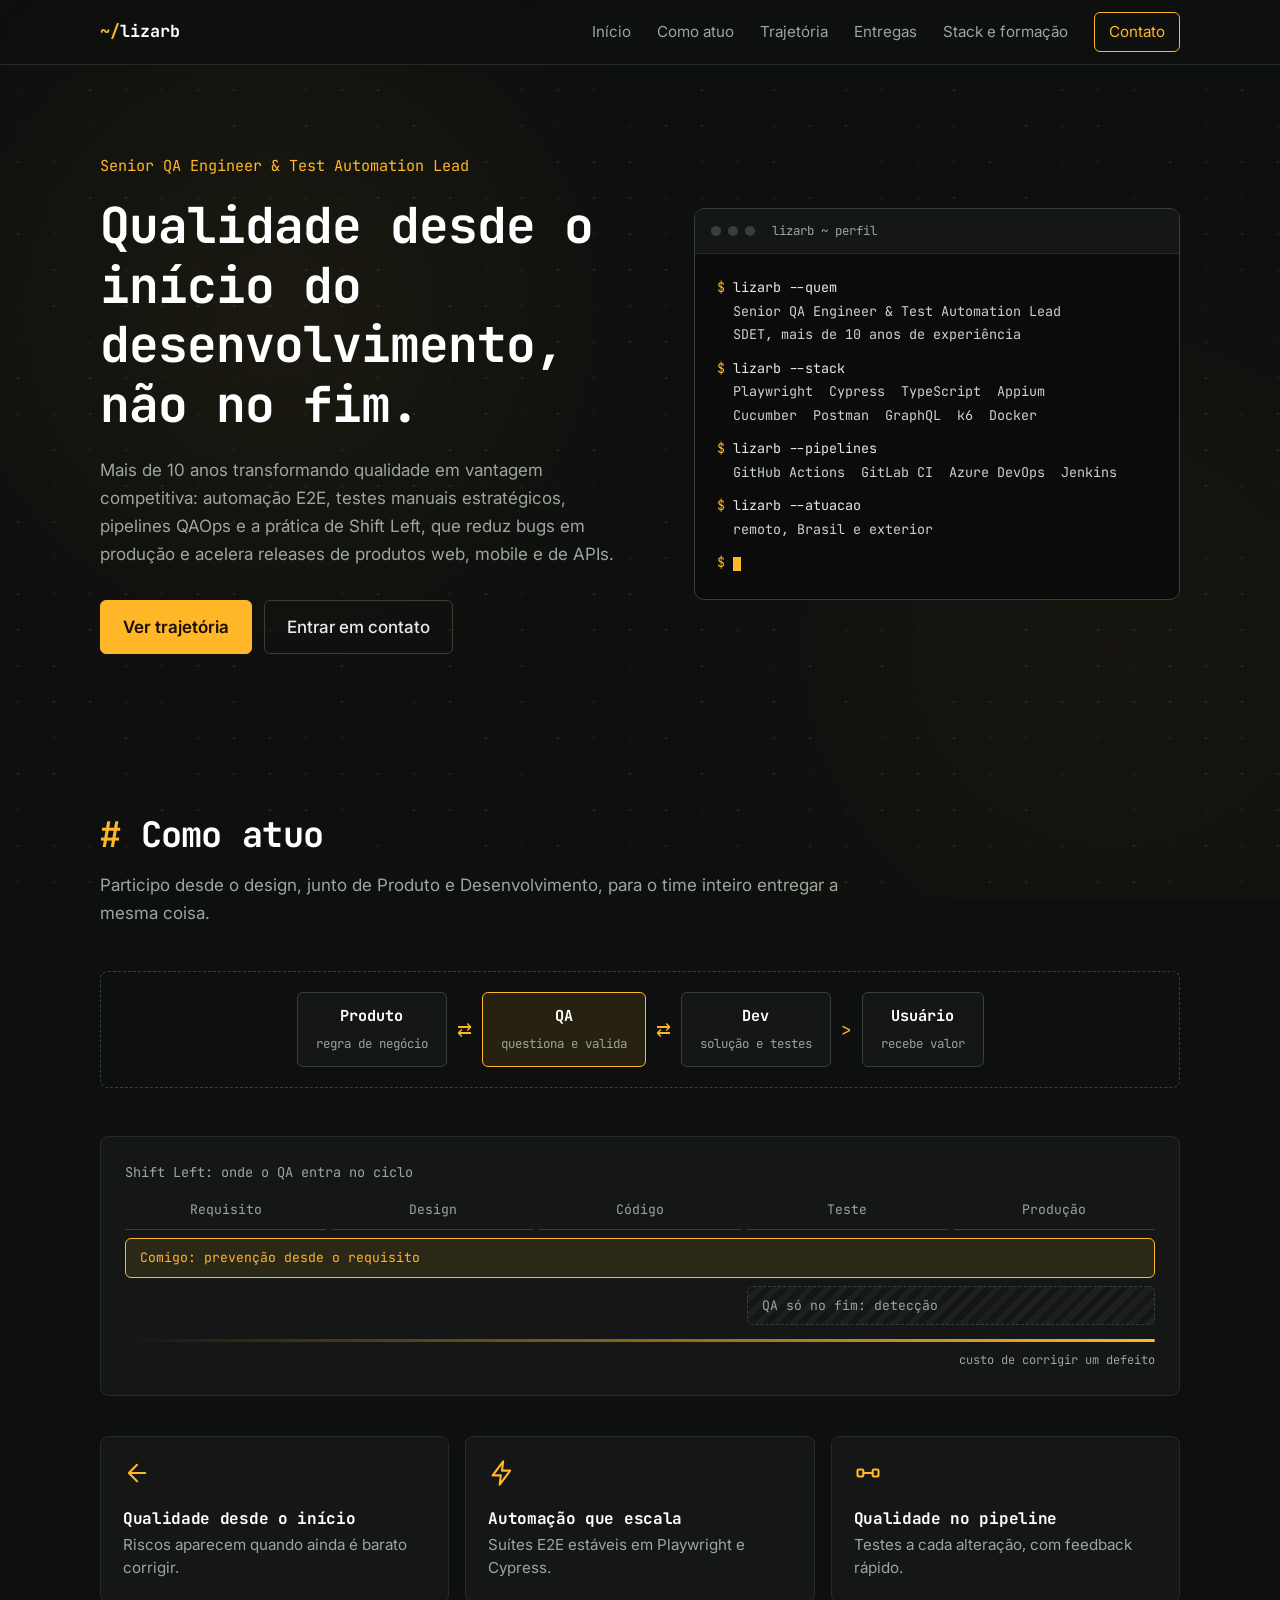
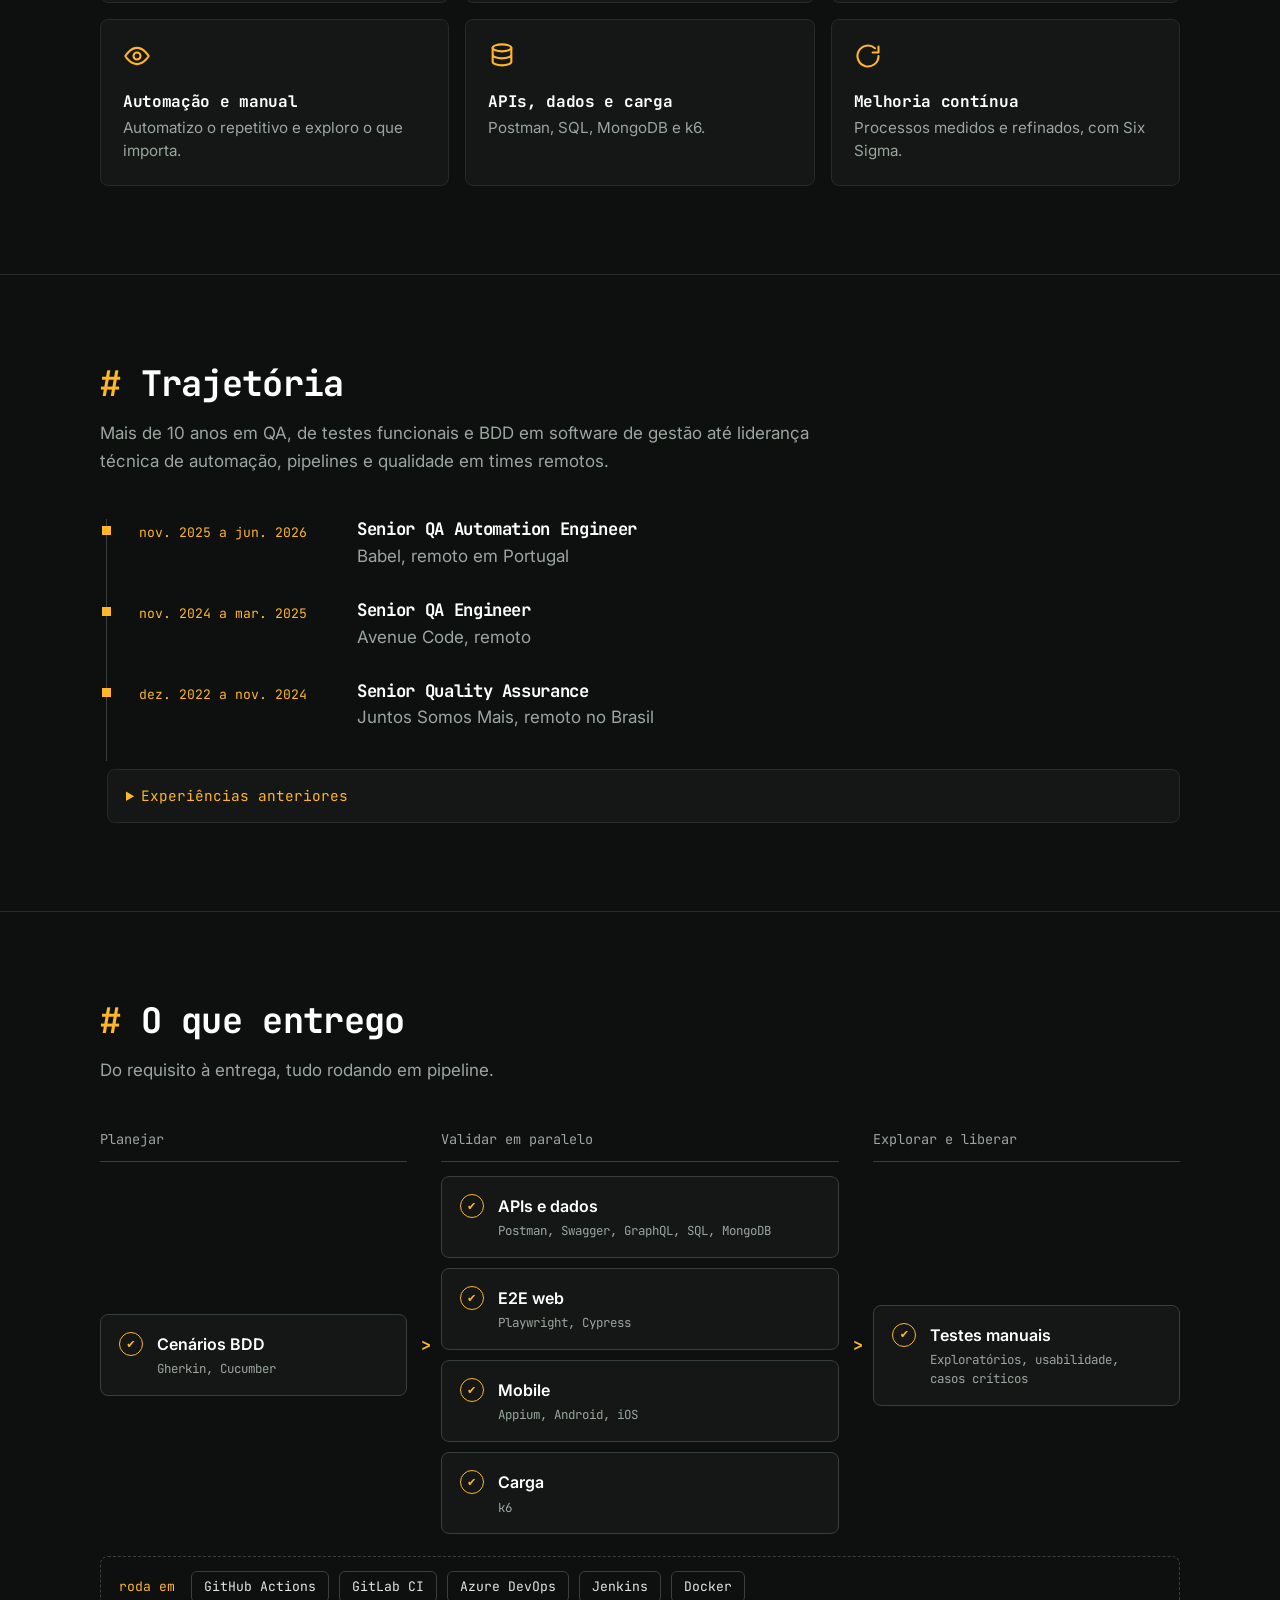
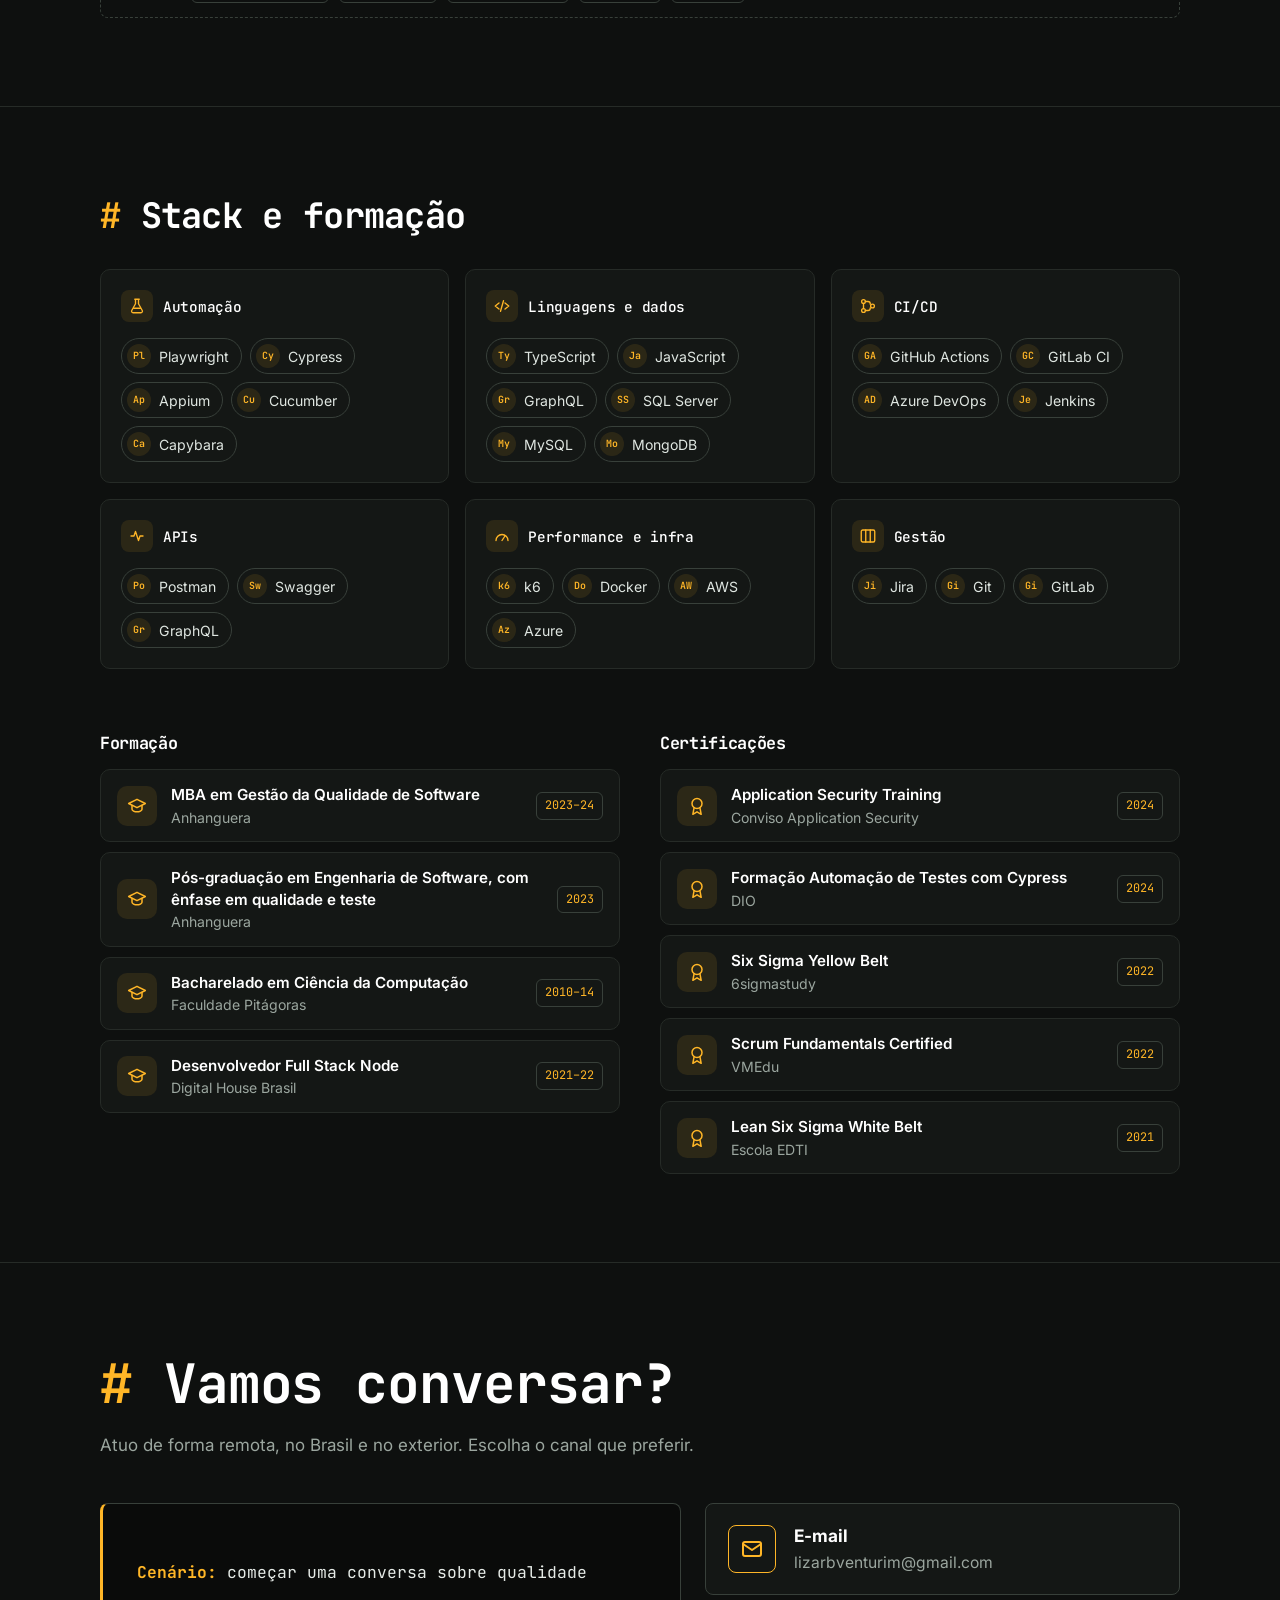
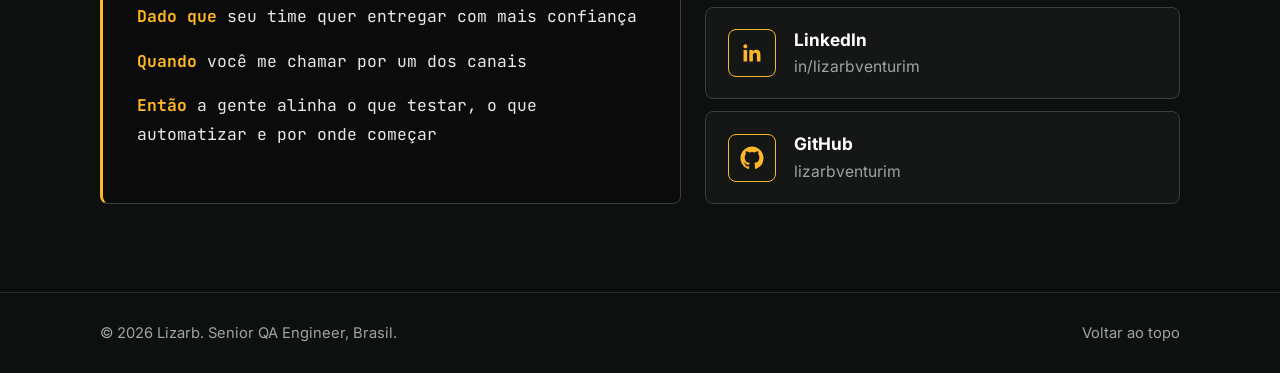
==== index.html @ 0718e193 "feat: fundo interativo em canvas que acompanha o mouse" ====
<!DOCTYPE html>
<html lang="pt-BR">
<head>
  <meta charset="UTF-8" />
  <meta name="viewport" content="width=device-width, initial-scale=1" />
  <title>Lizarb | Senior QA Engineer &amp; Test Automation Lead</title>
  <meta name="description" content="Lizarb — Senior QA Engineer e Test Automation Lead com mais de 10 anos de experiência. Playwright, Cypress, TypeScript, QAOps, APIs, mobile e k6." />
  <meta property="og:title" content="Lizarb | Senior QA Engineer &amp; Test Automation Lead" />
  <meta property="og:description" content="Qualidade desde o início do desenvolvimento: automação E2E, APIs, QAOps, mobile e performance." />
  <meta property="og:type" content="website" />
  <meta name="theme-color" content="#0e100f" />
  <link rel="icon" href="data:image/svg+xml,%3Csvg xmlns='http://www.w3.org/2000/svg' viewBox='0 0 64 64'%3E%3Crect width='64' height='64' rx='12' fill='%230e100f'/%3E%3Cpath d='M14 20l16 12-16 12' fill='none' stroke='%23ffb627' stroke-width='6' stroke-linecap='round' stroke-linejoin='round'/%3E%3Cpath d='M34 46h18' stroke='%23ffb627' stroke-width='6' stroke-linecap='round'/%3E%3C/svg%3E" />
  <link rel="preconnect" href="https://fonts.googleapis.com" />
  <link rel="preconnect" href="https://fonts.gstatic.com" crossorigin />
  <link href="https://fonts.googleapis.com/css2?family=Inter:wght@400;500;600&family=JetBrains+Mono:wght@400;500;700&display=swap" rel="stylesheet" />
  <link rel="stylesheet" href="style.css" />
</head>
<body>
  <canvas id="bg" aria-hidden="true"></canvas>

  <header class="nav" id="topo">
    <div class="wrap nav__inner">
      <a href="#inicio" class="brand"><span class="brand__prompt">~/</span>lizarb</a>
      <button class="nav__toggle" aria-label="Abrir menu" aria-expanded="false">Menu</button>
      <nav class="nav__links" id="menu">
        <a href="#inicio">Início</a>
        <a href="#atuacao">Como atuo</a>
        <a href="#trajetoria">Trajetória</a>
        <a href="#entregas">Entregas</a>
        <a href="#stack">Stack e formação</a>
        <a href="#contato" class="nav__cta">Contato</a>
      </nav>
    </div>
  </header>

  <main>
    <!-- ============ INÍCIO ============ -->
    <section class="hero" id="inicio">
      <div class="wrap hero__grid">
        <div class="hero__text">
          <p class="hero__role">Senior QA Engineer &amp; Test Automation Lead</p>
          <h1>Qualidade desde o início do desenvolvimento, não no fim.</h1>
          <p class="hero__lead">
            Mais de 10 anos transformando qualidade em vantagem competitiva: automação E2E, testes manuais estratégicos,
            pipelines QAOps e a prática de Shift Left, que reduz bugs em produção e acelera releases de produtos
            web, mobile e de APIs.
          </p>
          <div class="hero__cta">
            <a href="#trajetoria" class="btn btn--solid">Ver trajetória</a>
            <a href="#contato" class="btn">Entrar em contato</a>
          </div>
        </div>

        <div class="term" aria-label="Resumo do perfil em formato de terminal">
          <div class="term__bar"><span></span><span></span><span></span><b>lizarb ~ perfil</b></div>
          <div class="term__body">
            <p class="l c" style="--i:0"><span class="p">$</span> lizarb --quem</p>
            <p class="l o" style="--i:1">Senior QA Engineer &amp; Test Automation Lead</p>
            <p class="l o" style="--i:2">SDET, mais de 10 anos de experiência</p>
            <p class="l c" style="--i:3"><span class="p">$</span> lizarb --stack</p>
            <p class="l o" style="--i:4">Playwright  Cypress  TypeScript  Appium</p>
            <p class="l o" style="--i:5">Cucumber  Postman  GraphQL  k6  Docker</p>
            <p class="l c" style="--i:6"><span class="p">$</span> lizarb --pipelines</p>
            <p class="l o" style="--i:7">GitHub Actions  GitLab CI  Azure DevOps  Jenkins</p>
            <p class="l c" style="--i:8"><span class="p">$</span> lizarb --atuacao</p>
            <p class="l o" style="--i:9">remoto, Brasil e exterior</p>
            <p class="l c" style="--i:10"><span class="p">$</span> <span class="cursor"></span></p>
          </div>
        </div>
      </div>
    </section>

    <!-- ============ COMO ATUO ============ -->
    <section class="section" id="atuacao">
      <div class="wrap">
        <h2>Como atuo</h2>
        <p class="section__lead">Participo desde o design, junto de Produto e Desenvolvimento, para o time inteiro entregar a mesma coisa.</p>

        <div class="pipe" role="img" aria-label="Fluxo: Produto, QA, Dev e usuário">
          <div><b>Produto</b><small>regra de negócio</small></div><i>⇄</i>
          <div class="pipe__qa"><b>QA</b><small>questiona e valida</small></div><i>⇄</i>
          <div><b>Dev</b><small>solução e testes</small></div><i>&gt;</i>
          <div><b>Usuário</b><small>recebe valor</small></div>
        </div>

        <div class="shift" role="img" aria-label="Diagrama de Shift Left: o QA atua desde o requisito, e não só nos testes">
          <p class="shift__title">Shift Left: onde o QA entra no ciclo</p>
          <div class="shift__grid">
            <span class="shift__phase">Requisito</span>
            <span class="shift__phase">Design</span>
            <span class="shift__phase">Código</span>
            <span class="shift__phase">Teste</span>
            <span class="shift__phase">Produção</span>
            <span class="shift__bar shift__bar--early">Comigo: prevenção desde o requisito</span>
            <span class="shift__bar shift__bar--late">QA só no fim: detecção</span>
            <span class="shift__cost">custo de corrigir um defeito</span>
          </div>
        </div>

        <div class="tiles">
          <div class="tile">
            <svg viewBox="0 0 24 24" aria-hidden="true"><path d="M19 12H5M12 19l-7-7 7-7"/></svg>
            <h3>Qualidade desde o início</h3>
            <p>Riscos aparecem quando ainda é barato corrigir.</p>
          </div>
          <div class="tile">
            <svg viewBox="0 0 24 24" aria-hidden="true"><path d="M13 2L4 14h7l-1 8 9-12h-7l1-8z"/></svg>
            <h3>Automação que escala</h3>
            <p>Suítes E2E estáveis em Playwright e Cypress.</p>
          </div>
          <div class="tile">
            <svg viewBox="0 0 24 24" aria-hidden="true"><rect x="3" y="9" width="5" height="6" rx="1"/><rect x="16" y="9" width="5" height="6" rx="1"/><path d="M8 12h8"/></svg>
            <h3>Qualidade no pipeline</h3>
            <p>Testes a cada alteração, com feedback rápido.</p>
          </div>
          <div class="tile">
            <svg viewBox="0 0 24 24" aria-hidden="true"><path d="M2 12s4-7 10-7 10 7 10 7-4 7-10 7S2 12 2 12z"/><circle cx="12" cy="12" r="3"/></svg>
            <h3>Automação e manual</h3>
            <p>Automatizo o repetitivo e exploro o que importa.</p>
          </div>
          <div class="tile">
            <svg viewBox="0 0 24 24" aria-hidden="true"><ellipse cx="12" cy="5" rx="8" ry="3"/><path d="M4 5v6c0 1.7 3.6 3 8 3s8-1.3 8-3V5M4 11v6c0 1.7 3.6 3 8 3s8-1.3 8-3v-6"/></svg>
            <h3>APIs, dados e carga</h3>
            <p>Postman, SQL, MongoDB e k6.</p>
          </div>
          <div class="tile">
            <svg viewBox="0 0 24 24" aria-hidden="true"><path d="M21 12a9 9 0 1 1-3-6.7M21 4v5h-5"/></svg>
            <h3>Melhoria contínua</h3>
            <p>Processos medidos e refinados, com Six Sigma.</p>
          </div>
        </div>
      </div>
    </section>

    <!-- ============ TRAJETÓRIA ============ -->
    <section class="section section--rule" id="trajetoria">
      <div class="wrap">
        <h2>Trajetória</h2>
        <p class="section__lead">Mais de 10 anos em QA, de testes funcionais e BDD em software de gestão até liderança técnica de automação, pipelines e qualidade em times remotos.</p>

        <ol class="timeline">
          <li>
            <time>nov. 2025 a jun. 2026</time>
            <div>
              <h3>Senior QA Automation Engineer</h3>
              <p class="timeline__org">Babel, remoto em Portugal</p>
            </div>
          </li>
          <li>
            <time>nov. 2024 a mar. 2025</time>
            <div>
              <h3>Senior QA Engineer</h3>
              <p class="timeline__org">Avenue Code, remoto</p>
            </div>
          </li>
          <li>
            <time>dez. 2022 a nov. 2024</time>
            <div>
              <h3>Senior Quality Assurance</h3>
              <p class="timeline__org">Juntos Somos Mais, remoto no Brasil</p>
            </div>
          </li>
        </ol>

        <details class="earlier">
          <summary>Experiências anteriores</summary>
          <ul>
            <li><b>Senior QA Lead, Beedoo</b> (abr. 2022 a out. 2023)</li>
            <li><b>Senior QA Engineer, Avenue Code</b> (jul. a dez. 2022)</li>
            <li><b>Analista de QA, Adsoft</b> (2015 a 2018)</li>
          </ul>
        </details>
      </div>
    </section>

    <!-- ============ ENTREGAS ============ -->
    <section class="section section--rule" id="entregas">
      <div class="wrap">
        <h2>O que entrego</h2>
        <p class="section__lead">Do requisito à entrega, tudo rodando em pipeline.</p>

        <div class="graph">
          <div class="stage">
            <p class="stage__name">Planejar</p>
            <div class="stage__jobs">
              <div class="job"><span class="job__ok">✔</span><div><b>Cenários BDD</b><small>Gherkin, Cucumber</small></div></div>
            </div>
          </div>

          <div class="stage">
            <p class="stage__name">Validar em paralelo</p>
            <div class="stage__jobs">
              <div class="job"><span class="job__ok">✔</span><div><b>APIs e dados</b><small>Postman, Swagger, GraphQL, SQL, MongoDB</small></div></div>
              <div class="job"><span class="job__ok">✔</span><div><b>E2E web</b><small>Playwright, Cypress</small></div></div>
              <div class="job"><span class="job__ok">✔</span><div><b>Mobile</b><small>Appium, Android, iOS</small></div></div>
              <div class="job"><span class="job__ok">✔</span><div><b>Carga</b><small>k6</small></div></div>
            </div>
          </div>

          <div class="stage">
            <p class="stage__name">Explorar e liberar</p>
            <div class="stage__jobs">
              <div class="job"><span class="job__ok">✔</span><div><b>Testes manuais</b><small>Exploratórios, usabilidade, casos críticos</small></div></div>
            </div>
          </div>
        </div>

        <div class="runner">
          <span class="runner__label">roda em</span>
          <span>GitHub Actions</span><span>GitLab CI</span><span>Azure DevOps</span><span>Jenkins</span><span>Docker</span>
        </div>
      </div>
    </section>

    <!-- ============ STACK E FORMAÇÃO ============ -->
    <section class="section section--rule" id="stack">
      <div class="wrap">
        <h2>Stack e formação</h2>

        <div class="stackgrid">
          <div class="sgroup">
            <h3 class="sgroup__t"><span class="sgroup__i"><svg viewBox="0 0 24 24" fill="none" stroke="currentColor" stroke-width="1.8" stroke-linecap="round" stroke-linejoin="round" aria-hidden="true"><path d="M9 3h6M10 3v6l-5 9a2 2 0 0 0 1.8 3h10.4a2 2 0 0 0 1.8-3l-5-9V3"/><path d="M7.5 15h9"/></svg></span>Automação</h3>
            <ul class="chips">
              <li><span class="chip__m">Pl</span>Playwright</li>
              <li><span class="chip__m">Cy</span>Cypress</li>
              <li><span class="chip__m">Ap</span>Appium</li>
              <li><span class="chip__m">Cu</span>Cucumber</li>
              <li><span class="chip__m">Ca</span>Capybara</li>
            </ul>
          </div>
          <div class="sgroup">
            <h3 class="sgroup__t"><span class="sgroup__i"><svg viewBox="0 0 24 24" fill="none" stroke="currentColor" stroke-width="1.8" stroke-linecap="round" stroke-linejoin="round" aria-hidden="true"><path d="M8 8l-5 4 5 4M16 8l5 4-5 4M14 5l-4 14"/></svg></span>Linguagens e dados</h3>
            <ul class="chips">
              <li><span class="chip__m">Ty</span>TypeScript</li>
              <li><span class="chip__m">Ja</span>JavaScript</li>
              <li><span class="chip__m">Gr</span>GraphQL</li>
              <li><span class="chip__m">SS</span>SQL Server</li>
              <li><span class="chip__m">My</span>MySQL</li>
              <li><span class="chip__m">Mo</span>MongoDB</li>
            </ul>
          </div>
          <div class="sgroup">
            <h3 class="sgroup__t"><span class="sgroup__i"><svg viewBox="0 0 24 24" fill="none" stroke="currentColor" stroke-width="1.8" stroke-linecap="round" stroke-linejoin="round" aria-hidden="true"><circle cx="6" cy="6" r="2.5"/><circle cx="6" cy="18" r="2.5"/><circle cx="18" cy="12" r="2.5"/><path d="M6 8.5v7M8.5 6H12a3 3 0 0 1 3 3v.5M8.5 18H12a3 3 0 0 0 3-3v-.5"/></svg></span>CI/CD</h3>
            <ul class="chips">
              <li><span class="chip__m">GA</span>GitHub Actions</li>
              <li><span class="chip__m">GC</span>GitLab CI</li>
              <li><span class="chip__m">AD</span>Azure DevOps</li>
              <li><span class="chip__m">Je</span>Jenkins</li>
            </ul>
          </div>
          <div class="sgroup">
            <h3 class="sgroup__t"><span class="sgroup__i"><svg viewBox="0 0 24 24" fill="none" stroke="currentColor" stroke-width="1.8" stroke-linecap="round" stroke-linejoin="round" aria-hidden="true"><path d="M4 12h4l2-6 4 12 2-6h4"/></svg></span>APIs</h3>
            <ul class="chips">
              <li><span class="chip__m">Po</span>Postman</li>
              <li><span class="chip__m">Sw</span>Swagger</li>
              <li><span class="chip__m">Gr</span>GraphQL</li>
            </ul>
          </div>
          <div class="sgroup">
            <h3 class="sgroup__t"><span class="sgroup__i"><svg viewBox="0 0 24 24" fill="none" stroke="currentColor" stroke-width="1.8" stroke-linecap="round" stroke-linejoin="round" aria-hidden="true"><path d="M4 18a8 8 0 1 1 16 0"/><path d="M12 18l4-6"/></svg></span>Performance e infra</h3>
            <ul class="chips">
              <li><span class="chip__m">k6</span>k6</li>
              <li><span class="chip__m">Do</span>Docker</li>
              <li><span class="chip__m">AW</span>AWS</li>
              <li><span class="chip__m">Az</span>Azure</li>
            </ul>
          </div>
          <div class="sgroup">
            <h3 class="sgroup__t"><span class="sgroup__i"><svg viewBox="0 0 24 24" fill="none" stroke="currentColor" stroke-width="1.8" stroke-linecap="round" stroke-linejoin="round" aria-hidden="true"><rect x="3" y="4" width="18" height="16" rx="2"/><path d="M9 4v16M15 4v16"/></svg></span>Gestão</h3>
            <ul class="chips">
              <li><span class="chip__m">Ji</span>Jira</li>
              <li><span class="chip__m">Gi</span>Git</li>
              <li><span class="chip__m">Gi</span>GitLab</li>
            </ul>
          </div>
        </div>

        <div class="edu">
          <div>
            <h3 class="edu__h">Formação</h3>
            <ul class="cards">
              <li class="card"><span class="card__i"><svg viewBox="0 0 24 24" fill="none" stroke="currentColor" stroke-width="1.8" stroke-linecap="round" stroke-linejoin="round" aria-hidden="true"><path d="M2 9l10-5 10 5-10 5z"/><path d="M6 11.5V16c0 1.5 3 3 6 3s6-1.5 6-3v-4.5"/></svg></span><span class="card__b"><b>MBA em Gestão da Qualidade de Software</b><span>Anhanguera</span></span><time>2023–24</time></li>
              <li class="card"><span class="card__i"><svg viewBox="0 0 24 24" fill="none" stroke="currentColor" stroke-width="1.8" stroke-linecap="round" stroke-linejoin="round" aria-hidden="true"><path d="M2 9l10-5 10 5-10 5z"/><path d="M6 11.5V16c0 1.5 3 3 6 3s6-1.5 6-3v-4.5"/></svg></span><span class="card__b"><b>Pós-graduação em Engenharia de Software, com ênfase em qualidade e teste</b><span>Anhanguera</span></span><time>2023</time></li>
              <li class="card"><span class="card__i"><svg viewBox="0 0 24 24" fill="none" stroke="currentColor" stroke-width="1.8" stroke-linecap="round" stroke-linejoin="round" aria-hidden="true"><path d="M2 9l10-5 10 5-10 5z"/><path d="M6 11.5V16c0 1.5 3 3 6 3s6-1.5 6-3v-4.5"/></svg></span><span class="card__b"><b>Bacharelado em Ciência da Computação</b><span>Faculdade Pitágoras</span></span><time>2010–14</time></li>
              <li class="card"><span class="card__i"><svg viewBox="0 0 24 24" fill="none" stroke="currentColor" stroke-width="1.8" stroke-linecap="round" stroke-linejoin="round" aria-hidden="true"><path d="M2 9l10-5 10 5-10 5z"/><path d="M6 11.5V16c0 1.5 3 3 6 3s6-1.5 6-3v-4.5"/></svg></span><span class="card__b"><b>Desenvolvedor Full Stack Node</b><span>Digital House Brasil</span></span><time>2021–22</time></li>
            </ul>
          </div>
          <div>
            <h3 class="edu__h">Certificações</h3>
            <ul class="cards">
              <li class="card"><span class="card__i"><svg viewBox="0 0 24 24" fill="none" stroke="currentColor" stroke-width="1.8" stroke-linecap="round" stroke-linejoin="round" aria-hidden="true"><circle cx="12" cy="9" r="6"/><path d="M8.5 14L7 22l5-3 5 3-1.5-8"/></svg></span><span class="card__b"><b>Application Security Training</b><span>Conviso Application Security</span></span><time>2024</time></li>
              <li class="card"><span class="card__i"><svg viewBox="0 0 24 24" fill="none" stroke="currentColor" stroke-width="1.8" stroke-linecap="round" stroke-linejoin="round" aria-hidden="true"><circle cx="12" cy="9" r="6"/><path d="M8.5 14L7 22l5-3 5 3-1.5-8"/></svg></span><span class="card__b"><b>Formação Automação de Testes com Cypress</b><span>DIO</span></span><time>2024</time></li>
              <li class="card"><span class="card__i"><svg viewBox="0 0 24 24" fill="none" stroke="currentColor" stroke-width="1.8" stroke-linecap="round" stroke-linejoin="round" aria-hidden="true"><circle cx="12" cy="9" r="6"/><path d="M8.5 14L7 22l5-3 5 3-1.5-8"/></svg></span><span class="card__b"><b>Six Sigma Yellow Belt</b><span>6sigmastudy</span></span><time>2022</time></li>
              <li class="card"><span class="card__i"><svg viewBox="0 0 24 24" fill="none" stroke="currentColor" stroke-width="1.8" stroke-linecap="round" stroke-linejoin="round" aria-hidden="true"><circle cx="12" cy="9" r="6"/><path d="M8.5 14L7 22l5-3 5 3-1.5-8"/></svg></span><span class="card__b"><b>Scrum Fundamentals Certified</b><span>VMEdu</span></span><time>2022</time></li>
              <li class="card"><span class="card__i"><svg viewBox="0 0 24 24" fill="none" stroke="currentColor" stroke-width="1.8" stroke-linecap="round" stroke-linejoin="round" aria-hidden="true"><circle cx="12" cy="9" r="6"/><path d="M8.5 14L7 22l5-3 5 3-1.5-8"/></svg></span><span class="card__b"><b>Lean Six Sigma White Belt</b><span>Escola EDTI</span></span><time>2021</time></li>
            </ul>
          </div>
        </div>
      </div>
    </section>

    <!-- ============ CONTATO ============ -->
    <section class="section section--rule" id="contato">
      <div class="wrap">
        <h2 class="contact__title">Vamos conversar?</h2>
        <p class="section__lead">Atuo de forma remota, no Brasil e no exterior. Escolha o canal que preferir.</p>

        <div class="contact__grid">
          <div class="scenario">
            <p class="scenario__title"><b>Cenário:</b> começar uma conversa sobre qualidade</p>
            <p><b>Dado que</b> seu time quer entregar com mais confiança</p>
            <p><b>Quando</b> você me chamar por um dos canais</p>
            <p><b>Então</b> a gente alinha o que testar, o que automatizar e por onde começar</p>
          </div>

          <div class="channels">
            <a class="channel" href="mailto:lizarbventurim@gmail.com">
              <span class="channel__icon"><svg viewBox="0 0 24 24" fill="none" stroke="currentColor" stroke-width="2" stroke-linecap="round" stroke-linejoin="round" aria-hidden="true"><rect x="3" y="5" width="18" height="14" rx="2"/><path d="M3 7l9 6 9-6"/></svg></span>
              <span class="channel__text"><b>E-mail</b><span>lizarbventurim@gmail.com</span></span>
            </a>
            <a class="channel" href="https://www.linkedin.com/in/lizarbventurim/" target="_blank" rel="noopener">
              <span class="channel__icon"><svg viewBox="0 0 24 24" fill="currentColor" aria-hidden="true"><path d="M20.45 20.45h-3.56v-5.57c0-1.33-.03-3.04-1.85-3.04-1.85 0-2.14 1.45-2.14 2.94v5.67H9.35V9h3.41v1.56h.05c.48-.9 1.64-1.85 3.37-1.85 3.6 0 4.27 2.37 4.27 5.45v6.29zM5.34 7.43a2.06 2.06 0 1 1 0-4.12 2.06 2.06 0 0 1 0 4.12zM7.12 20.45H3.56V9h3.56v11.45z"/></svg></span>
              <span class="channel__text"><b>LinkedIn</b><span>in/lizarbventurim</span></span>
            </a>
            <a class="channel" href="https://github.com/lizarbventurim" target="_blank" rel="noopener">
              <span class="channel__icon"><svg viewBox="0 0 24 24" fill="currentColor" aria-hidden="true"><path d="M12 .5C5.73.5.5 5.73.5 12c0 5.08 3.29 9.39 7.86 10.91.58.1.79-.25.79-.56v-2c-3.2.7-3.88-1.54-3.88-1.54-.52-1.33-1.28-1.69-1.28-1.69-1.05-.72.08-.7.08-.7 1.16.08 1.77 1.19 1.77 1.19 1.03 1.77 2.7 1.26 3.36.96.1-.75.4-1.26.73-1.55-2.55-.29-5.24-1.28-5.24-5.68 0-1.26.45-2.28 1.18-3.08-.12-.29-.51-1.46.11-3.05 0 0 .97-.31 3.17 1.18a11 11 0 0 1 5.78 0c2.2-1.49 3.17-1.18 3.17-1.18.62 1.59.23 2.76.11 3.05.74.8 1.18 1.82 1.18 3.08 0 4.41-2.69 5.38-5.26 5.67.41.36.78 1.06.78 2.14v3.17c0 .31.21.67.8.56A11.5 11.5 0 0 0 23.5 12C23.5 5.73 18.27.5 12 .5z"/></svg></span>
              <span class="channel__text"><b>GitHub</b><span>lizarbventurim</span></span>
            </a>
          </div>
        </div>
      </div>
    </section>
  </main>

  <footer class="footer">
    <div class="wrap footer__inner">
      <span>© <span id="ano">2026</span> Lizarb. Senior QA Engineer, Brasil.</span>
      <a href="#topo">Voltar ao topo</a>
    </div>
  </footer>

  <script src="script.js"></script>
</body>
</html>
---- style.css ----
:root{
  --bg:#0e100f; --surface:#141715; --line:#262b27; --line-strong:#38403a;
  --text:#e6ebe7; --muted:#9ba69f; --accent:#ffb627; --accent-soft:rgba(255,182,39,.1);
  --mono:'JetBrains Mono',ui-monospace,Menlo,Consolas,monospace;
  --sans:'Inter',system-ui,-apple-system,sans-serif;
  --max:1080px;
}
*{box-sizing:border-box;margin:0;padding:0}
html{scroll-behavior:smooth;scroll-padding-top:72px}
body{background:var(--bg);position:relative;color:var(--text);font-family:var(--sans);font-size:1.0625rem;line-height:1.65;-webkit-font-smoothing:antialiased}
a{color:inherit;text-decoration:none}
ul,ol{list-style:none}
.wrap{width:min(var(--max),100% - 40px);margin-inline:auto}
:focus-visible{outline:2px solid var(--accent);outline-offset:3px}

/* Tipografia */
h1,h2,h3{font-family:var(--mono);letter-spacing:-.02em;line-height:1.2;color:#fff}
h2{font-size:clamp(1.6rem,3.2vw,2.2rem);margin-bottom:14px}
h2::before{content:"# ";color:var(--accent)}
.section__lead{color:var(--muted);max-width:68ch;margin-bottom:44px}

/* Navegação */
.nav{position:sticky;top:0;z-index:50;background:rgba(14,16,15,.88);backdrop-filter:blur(10px);border-bottom:1px solid var(--line)}
.nav__inner{display:flex;align-items:center;justify-content:space-between;height:64px}
.brand{font-family:var(--mono);font-weight:700;font-size:1.05rem;color:#fff}
.brand__prompt{color:var(--accent)}
.nav__links{display:flex;align-items:center;gap:26px;font-size:.95rem;color:var(--muted)}
.nav__links a:hover{color:#fff}
.nav__cta{color:var(--accent)!important;border:1px solid var(--accent);padding:6px 14px;border-radius:6px}
.nav__cta:hover{background:var(--accent-soft)}
.nav__toggle{display:none;background:none;border:1px solid var(--line-strong);color:var(--text);font:inherit;font-size:.9rem;padding:6px 14px;border-radius:6px;cursor:pointer}

/* Botões */
.btn{display:inline-block;padding:12px 22px;border:1px solid var(--line-strong);border-radius:6px;font-weight:500;transition:border-color .2s,background .2s}
.btn:hover{border-color:var(--accent)}
.btn--solid{background:var(--accent);border-color:var(--accent);color:#1a0d03;font-weight:600}
.btn--solid:hover{background:#ffc656}

/* Hero */
.hero{padding:88px 0 72px}
.hero__grid{display:grid;grid-template-columns:1.05fr .95fr;gap:56px;align-items:center}
.hero__role{font-family:var(--mono);font-size:.95rem;color:var(--accent);margin-bottom:18px}
.hero h1{font-size:clamp(2rem,4.3vw,3.1rem);margin-bottom:22px}
.hero__lead{color:var(--muted);max-width:56ch;margin-bottom:32px}
.hero__cta{display:flex;flex-wrap:wrap;gap:12px}

/* Terminal: o elemento marcante da página */
.term{background:#0a0b0a;border:1px solid var(--line-strong);border-radius:10px;overflow:hidden}
.term__bar{display:flex;align-items:center;gap:7px;padding:12px 16px;border-bottom:1px solid var(--line);background:var(--surface)}
.term__bar span{width:10px;height:10px;border-radius:50%;background:var(--line-strong)}
.term__bar b{margin-left:10px;font-family:var(--mono);font-weight:400;font-size:.78rem;color:var(--muted)}
.term__body{padding:22px 22px 24px;font-family:var(--mono);font-size:.84rem;line-height:1.75}
.term__body p{white-space:pre-wrap;overflow-wrap:anywhere}
.term .p{color:var(--accent)}
.term .o{color:#c9d3cc;padding-left:2ch}
.term .l{opacity:0;animation:linha .01s forwards;animation-delay:calc(var(--i) * .22s + .3s)}
.term .c{margin-top:10px}
.term .c:first-child{margin-top:0}
.cursor{display:inline-block;width:.6em;height:1.05em;vertical-align:text-bottom;background:var(--accent);animation:piscar 1s steps(2) infinite}
@keyframes linha{to{opacity:1}}
@keyframes piscar{50%{opacity:0}}

/* Seções */
.section{padding:88px 0}
.section--rule{border-top:1px solid var(--line)}

/* Fluxo */
.pipe{display:flex;align-items:center;justify-content:center;flex-wrap:wrap;gap:10px;margin-bottom:48px;padding:20px;border:1px dashed var(--line-strong);border-radius:8px;font-family:var(--mono)}
.pipe div{text-align:center;padding:10px 18px;border:1px solid var(--line-strong);border-radius:6px;background:var(--surface)}
.pipe b{display:block;font-size:.95rem;color:#fff}
.pipe small{color:var(--muted);font-size:.78rem}
.pipe i{font-style:normal;color:var(--accent);font-size:1.1rem}
.pipe__qa{border-color:var(--accent)!important;background:var(--accent-soft)!important}


/* Diagrama Shift Left */
.shift{margin:0 0 40px;padding:24px;border:1px solid var(--line);border-radius:8px;background:var(--surface)}
.shift__title{font-family:var(--mono);font-size:.85rem;color:var(--muted);margin-bottom:16px}
.shift__grid{display:grid;grid-template-columns:repeat(5,1fr);gap:8px 6px;font-family:var(--mono)}
.shift__phase{padding:0 0 8px;text-align:center;font-size:.82rem;color:var(--muted);border-bottom:1px solid var(--line-strong)}
.shift__bar{padding:10px 14px;border-radius:6px;font-size:.82rem;line-height:1.35}
.shift__bar--early{grid-column:1 / 6;background:var(--accent-soft);border:1px solid var(--accent);color:var(--accent)}
.shift__bar--late{grid-column:4 / 6;border:1px dashed var(--line-strong);color:var(--muted);background:repeating-linear-gradient(135deg,transparent 0 6px,rgba(255,255,255,.04) 6px 12px)}
.shift__cost{grid-column:1 / 6;margin-top:6px;padding-top:12px;text-align:right;font-size:.75rem;color:var(--muted);position:relative}
.shift__cost::before{content:"";position:absolute;left:0;right:0;top:0;height:3px;border-radius:2px;background:linear-gradient(90deg,transparent,var(--accent))}

/* Cartões de princípios */
.tiles{display:grid;grid-template-columns:repeat(3,1fr);gap:16px}
.tile{padding:22px;border:1px solid var(--line);border-radius:8px;background:var(--surface);transition:border-color .2s}
.tile:hover{border-color:var(--accent)}
.tile svg{width:28px;height:28px;margin-bottom:14px;fill:none;stroke:var(--accent);stroke-width:1.8;stroke-linecap:round;stroke-linejoin:round}
.tile h3{font-size:1rem;margin-bottom:6px}
.tile p{color:var(--muted);font-size:.95rem;line-height:1.5}

/* Linha do tempo */
.timeline{border-left:1px solid var(--line-strong);margin-left:6px}
.timeline li{position:relative;display:grid;grid-template-columns:190px 1fr;gap:28px;padding:0 0 30px 32px}
.timeline li::before{content:"";position:absolute;left:-5px;top:7px;width:9px;height:9px;background:var(--accent)}
.timeline time{font-family:var(--mono);font-size:.82rem;color:var(--accent);padding-top:3px}
.timeline h3{font-size:1.08rem}
.timeline__org{color:var(--muted);margin:2px 0 0}
.timeline ul{list-style:none}
.timeline ul li{display:block;position:relative;padding:0 0 6px 20px;color:#c9d3cc;font-size:1rem}
.timeline ul li::before{content:"-";position:absolute;left:0;top:0;width:auto;height:auto;background:none;color:var(--accent)}

.earlier{margin:8px 0 0 7px;border:1px solid var(--line);border-radius:8px;background:var(--surface)}
.earlier summary{cursor:pointer;padding:14px 18px;font-family:var(--mono);font-size:.9rem;color:var(--accent)}
.earlier ul{padding:0 18px 12px}
.earlier li{padding:10px 0;border-top:1px solid var(--line);color:#c9d3cc}
.earlier b{color:#fff;font-weight:600}

/* Entregas: pipeline */
.graph{display:grid;grid-template-columns:1fr 1.3fr 1fr;gap:34px}
.stage{position:relative;display:flex;flex-direction:column}
.stage:not(:last-child)::after{content:">";position:absolute;right:-24px;top:50%;color:var(--accent);font-family:var(--mono);font-weight:700}
.stage__name{margin-bottom:14px;padding-bottom:10px;border-bottom:1px solid var(--line-strong);font-family:var(--mono);font-size:.85rem;color:var(--muted)}
.stage__jobs{flex:1;display:flex;flex-direction:column;justify-content:center;gap:10px}
.job{display:flex;gap:14px;align-items:flex-start;padding:16px 18px;border:1px solid var(--line-strong);border-radius:8px;background:var(--surface);transition:border-color .2s}
.job:hover{border-color:var(--accent)}
.job__ok{flex:none;display:grid;place-items:center;width:24px;height:24px;margin-top:1px;border:1px solid var(--accent);border-radius:50%;color:var(--accent);font-size:.7rem}
.job b{display:block;color:#fff;font-weight:600;font-size:1rem}
.job small{display:block;margin-top:3px;font-family:var(--mono);font-size:.78rem;line-height:1.5;color:var(--muted)}
.runner{display:flex;flex-wrap:wrap;align-items:center;gap:10px;margin-top:22px;padding:14px 18px;border:1px dashed var(--line-strong);border-radius:8px;font-family:var(--mono);font-size:.82rem}
.runner span:not(.runner__label){padding:4px 12px;border:1px solid var(--line-strong);border-radius:6px;color:#dfe6e1}
.runner__label{margin-right:6px;color:var(--accent)}

/* Stack e formação */
.stackgrid{display:grid;grid-template-columns:repeat(3,1fr);gap:16px;margin:32px 0 64px}
.sgroup{border:1px solid var(--line);background:var(--surface);border-radius:10px;padding:20px}
.sgroup__t{display:flex;align-items:center;gap:10px;font-family:var(--mono);font-size:.9rem;font-weight:500;color:#fff;margin-bottom:16px}
.sgroup__i{width:32px;height:32px;border-radius:8px;display:grid;place-items:center;background:var(--accent-soft);color:var(--accent);flex:none}
.sgroup__i svg{width:18px;height:18px}
.chips{display:flex;flex-wrap:wrap;gap:8px}
.chips li{display:inline-flex;align-items:center;gap:8px;padding:5px 12px 5px 5px;border:1px solid var(--line-strong);border-radius:999px;font-size:.88rem;color:#dfe6e1}
.chip__m{width:24px;height:24px;border-radius:50%;display:grid;place-items:center;background:var(--accent-soft);color:var(--accent);font-family:var(--mono);font-size:.62rem;font-weight:600}
.edu{display:grid;grid-template-columns:repeat(2,1fr);gap:40px}
.edu__h{font-size:1.05rem;margin-bottom:16px}
.cards{display:grid;gap:10px}
.card{display:grid;grid-template-columns:40px 1fr auto;gap:14px;align-items:center;padding:14px 16px;border:1px solid var(--line);background:var(--surface);border-radius:10px}
.card__i{width:40px;height:40px;border-radius:10px;display:grid;place-items:center;background:var(--accent-soft);color:var(--accent)}
.card__i svg{width:20px;height:20px}
.card__b{display:flex;flex-direction:column;gap:2px;color:var(--muted);font-size:.88rem;line-height:1.4}
.card__b b{color:#fff;font-weight:600;font-size:.95rem}
.card time{font-family:var(--mono);font-size:.74rem;color:var(--accent);border:1px solid var(--line-strong);border-radius:6px;padding:3px 8px;white-space:nowrap}

/* Contato */
.contact__title{font-size:clamp(2rem,5vw,3.4rem)}
.contact__grid{display:grid;grid-template-columns:1.1fr .9fr;gap:24px;align-items:stretch}
.scenario{display:flex;flex-direction:column;justify-content:center;padding:34px;background:#0a0b0a;border:1px solid var(--line-strong);border-left:3px solid var(--accent);border-radius:8px;font-family:var(--mono);font-size:1.02rem;line-height:1.75;color:#e6ebe7}
.scenario p{margin-bottom:16px}
.scenario p:last-child{margin-bottom:0}
.scenario b{color:var(--accent);font-weight:700}
.channels{display:flex;flex-direction:column;gap:12px}
.channel{flex:1;display:flex;align-items:center;gap:18px;padding:18px 22px;background:var(--surface);border:1px solid var(--line-strong);border-radius:8px;transition:border-color .2s,background .2s}
.channel:hover{border-color:var(--accent);background:var(--accent-soft)}
.channel__icon{flex:none;display:grid;place-items:center;width:48px;height:48px;border:1px solid var(--accent);border-radius:8px;color:var(--accent)}
.channel__icon svg{width:24px;height:24px}
.channel__text{flex:1;min-width:0}
.channel__text b{display:block;font-size:1.08rem;color:#fff}
.channel__text span{display:block;color:var(--muted);font-size:.98rem;overflow-wrap:anywhere}

/* Rodapé */
.footer{border-top:1px solid var(--line);padding:28px 0;color:var(--muted);font-size:.92rem}
.footer__inner{display:flex;justify-content:space-between;flex-wrap:wrap;gap:10px}
.footer a:hover{color:var(--accent)}

@media (prefers-reduced-motion:reduce){
  html{scroll-behavior:auto}
  .term .l{opacity:1;animation:none}
  .cursor{animation:none}
}

/* Responsivo */
@media (max-width:900px){
  .hero{padding:56px 0 48px}
  .hero__grid,.contact__grid,.edu{grid-template-columns:1fr}
  .stackgrid{grid-template-columns:repeat(2,1fr)}
  .tiles{grid-template-columns:repeat(2,1fr)}
  .graph{grid-template-columns:1fr;gap:26px}
  .stage:not(:last-child)::after{display:none}
  .stackgrid{grid-template-columns:1fr}
  .timeline li{grid-template-columns:1fr;gap:6px}
}
@media (max-width:680px){
  .nav__toggle{display:block}
  .nav__links{position:absolute;top:64px;left:0;right:0;display:none;flex-direction:column;align-items:flex-start;gap:16px;padding:20px;background:var(--bg);border-bottom:1px solid var(--line)}
  .nav__links.open{display:flex}
  .section{padding:64px 0}
  .tiles{grid-template-columns:1fr}
  .shift{padding:18px 14px}
  .shift__phase{font-size:.62rem}
  .shift__bar{font-size:.72rem;padding:8px 10px}
  .pipe{flex-direction:column;align-items:stretch;gap:6px}
  .pipe i{align-self:center;transform:rotate(90deg)}
  .term__body{font-size:.78rem;padding:18px}
  .scenario{padding:26px 22px;font-size:.95rem}
  .channel{gap:14px;padding:16px}
  .channel__icon{width:42px;height:42px}
  .channel__text span{font-size:.92rem;overflow-wrap:normal}
  .card{grid-template-columns:40px 1fr}.card time{grid-column:2;justify-self:start}
}

#bg{position:fixed;inset:0;width:100%;height:100%;z-index:-1;pointer-events:none}
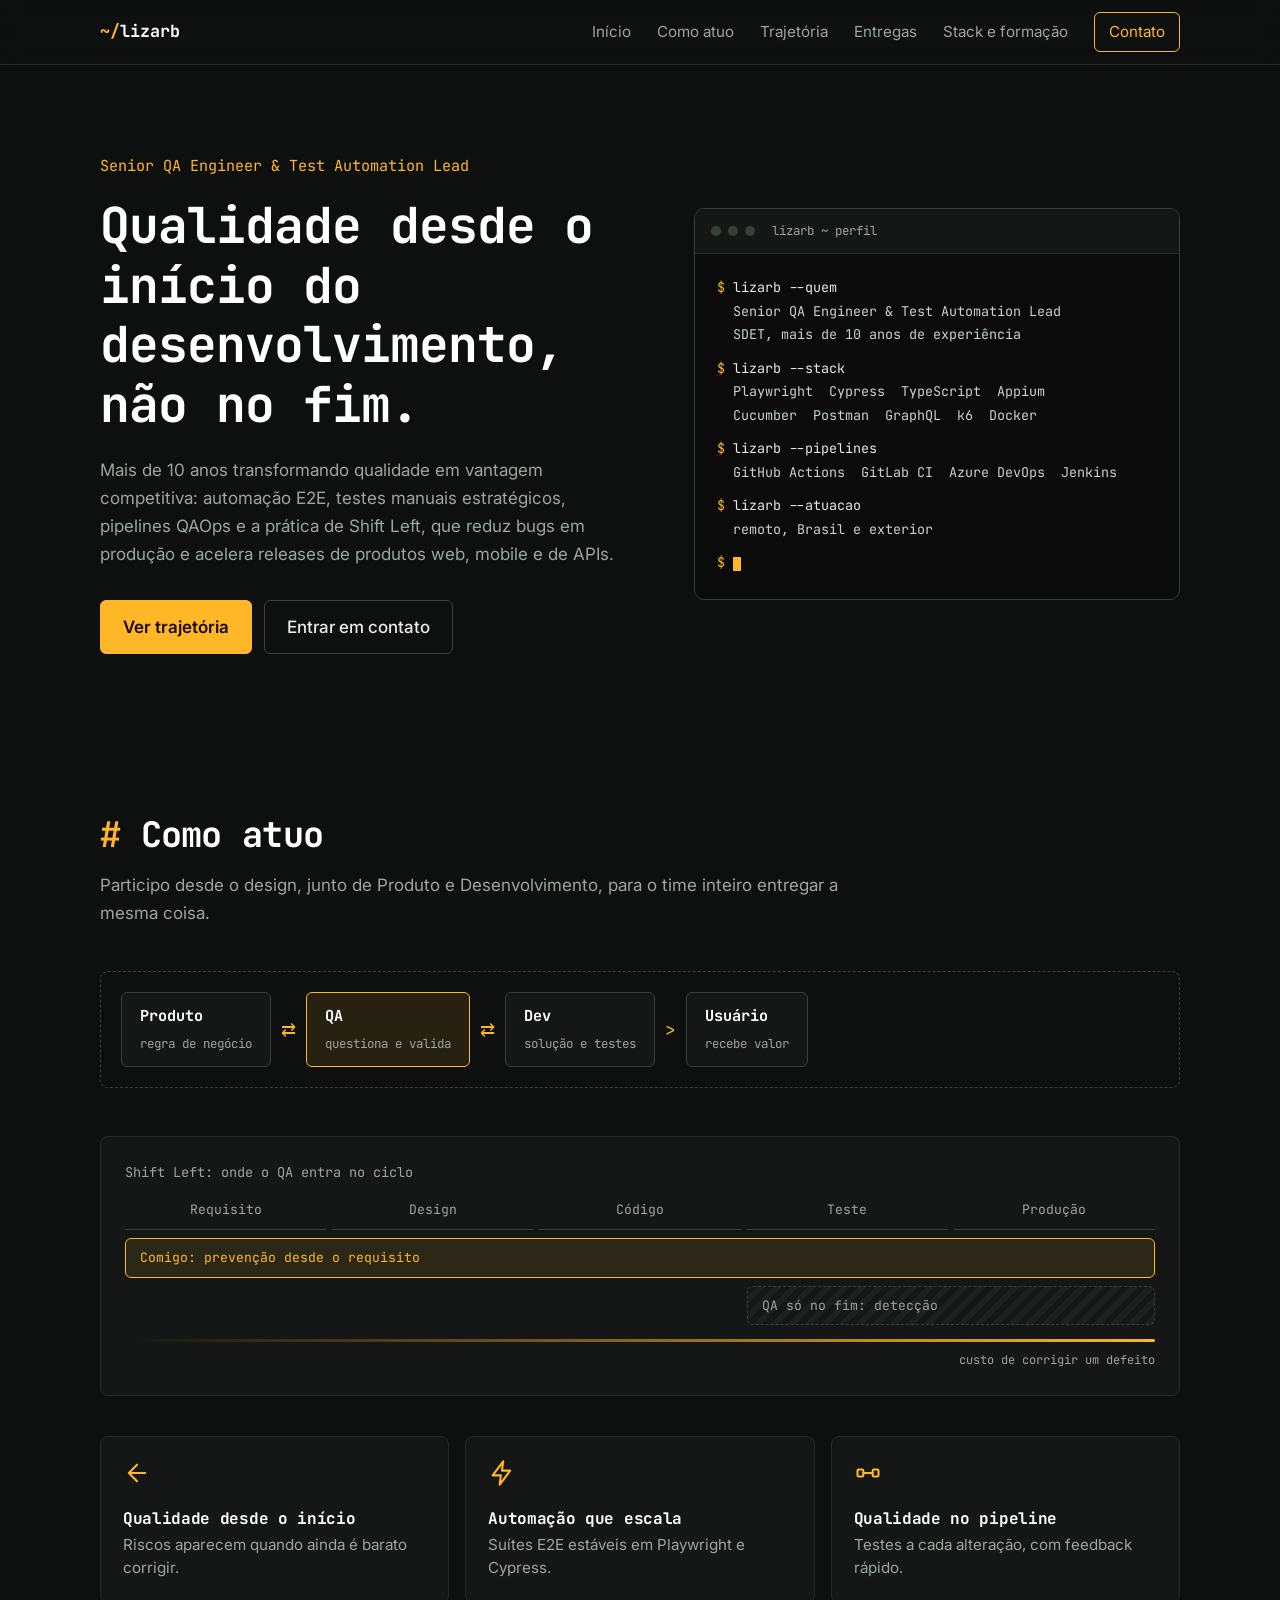
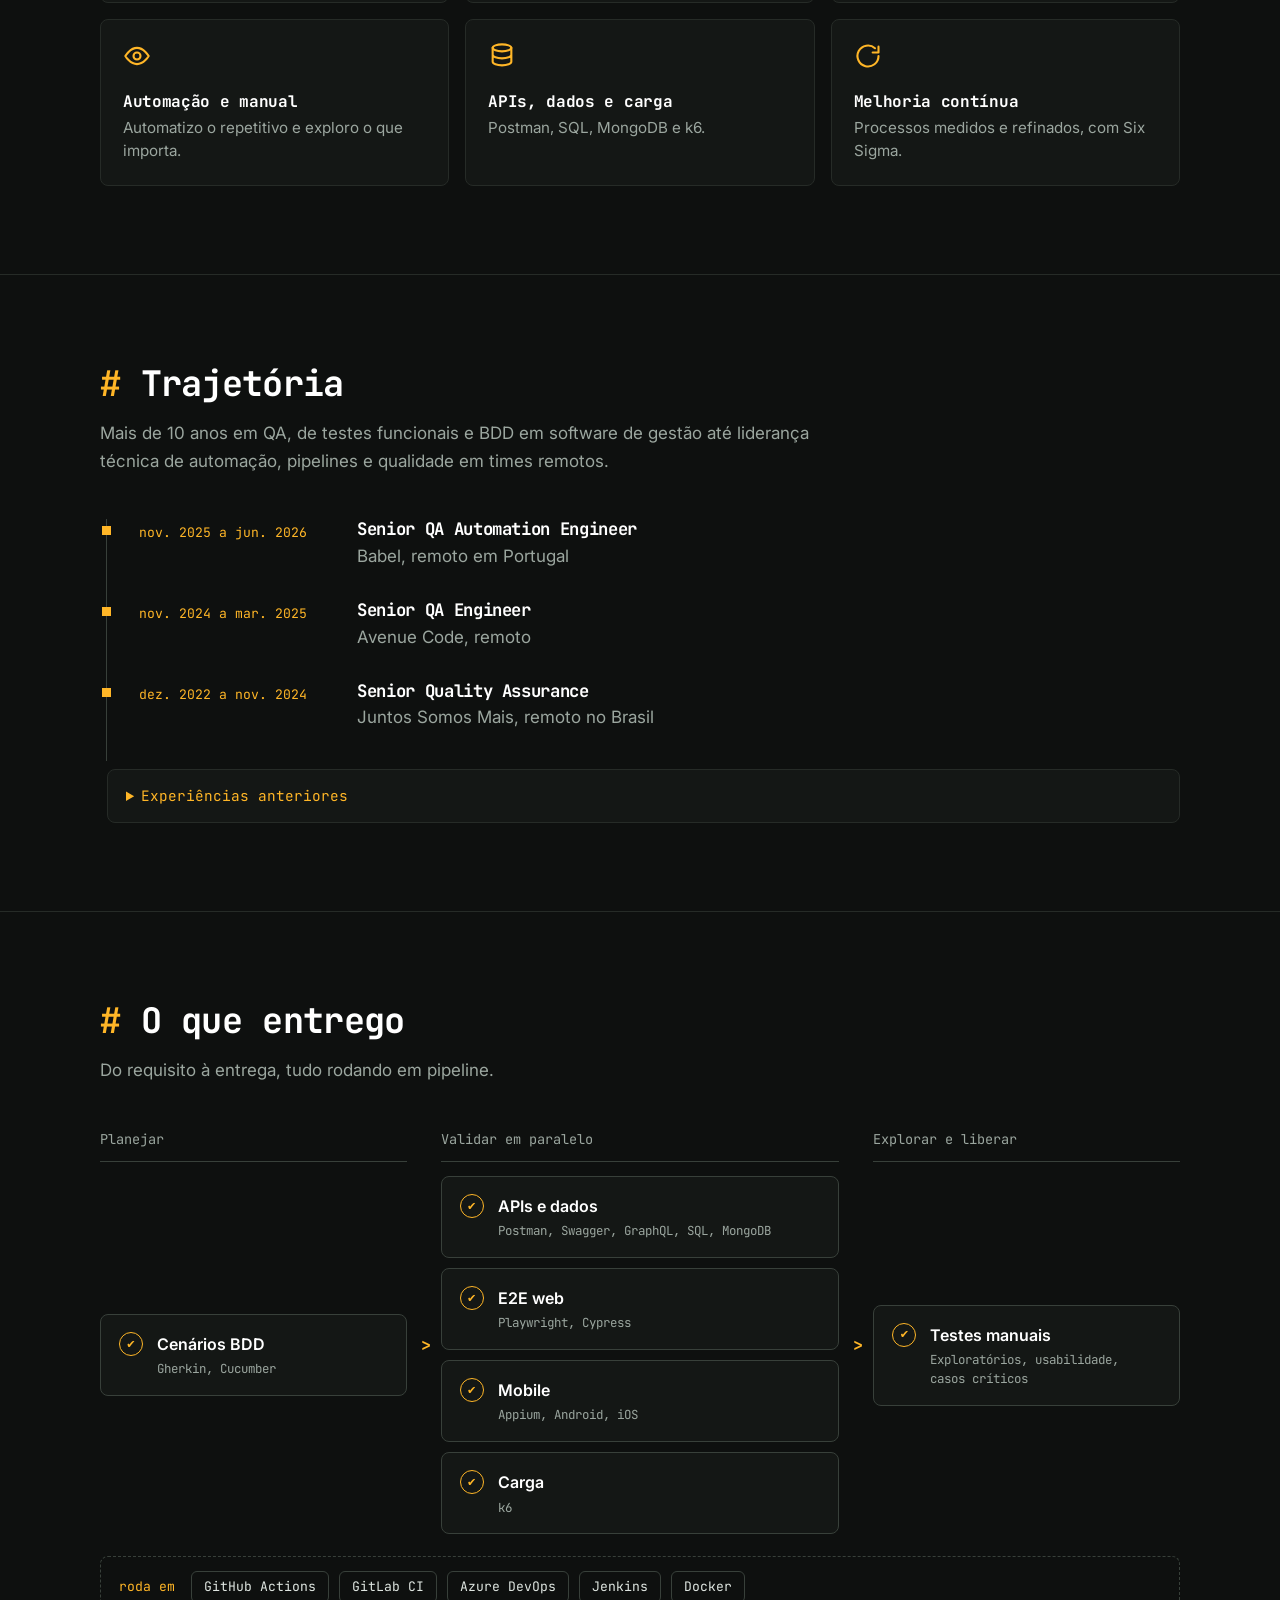
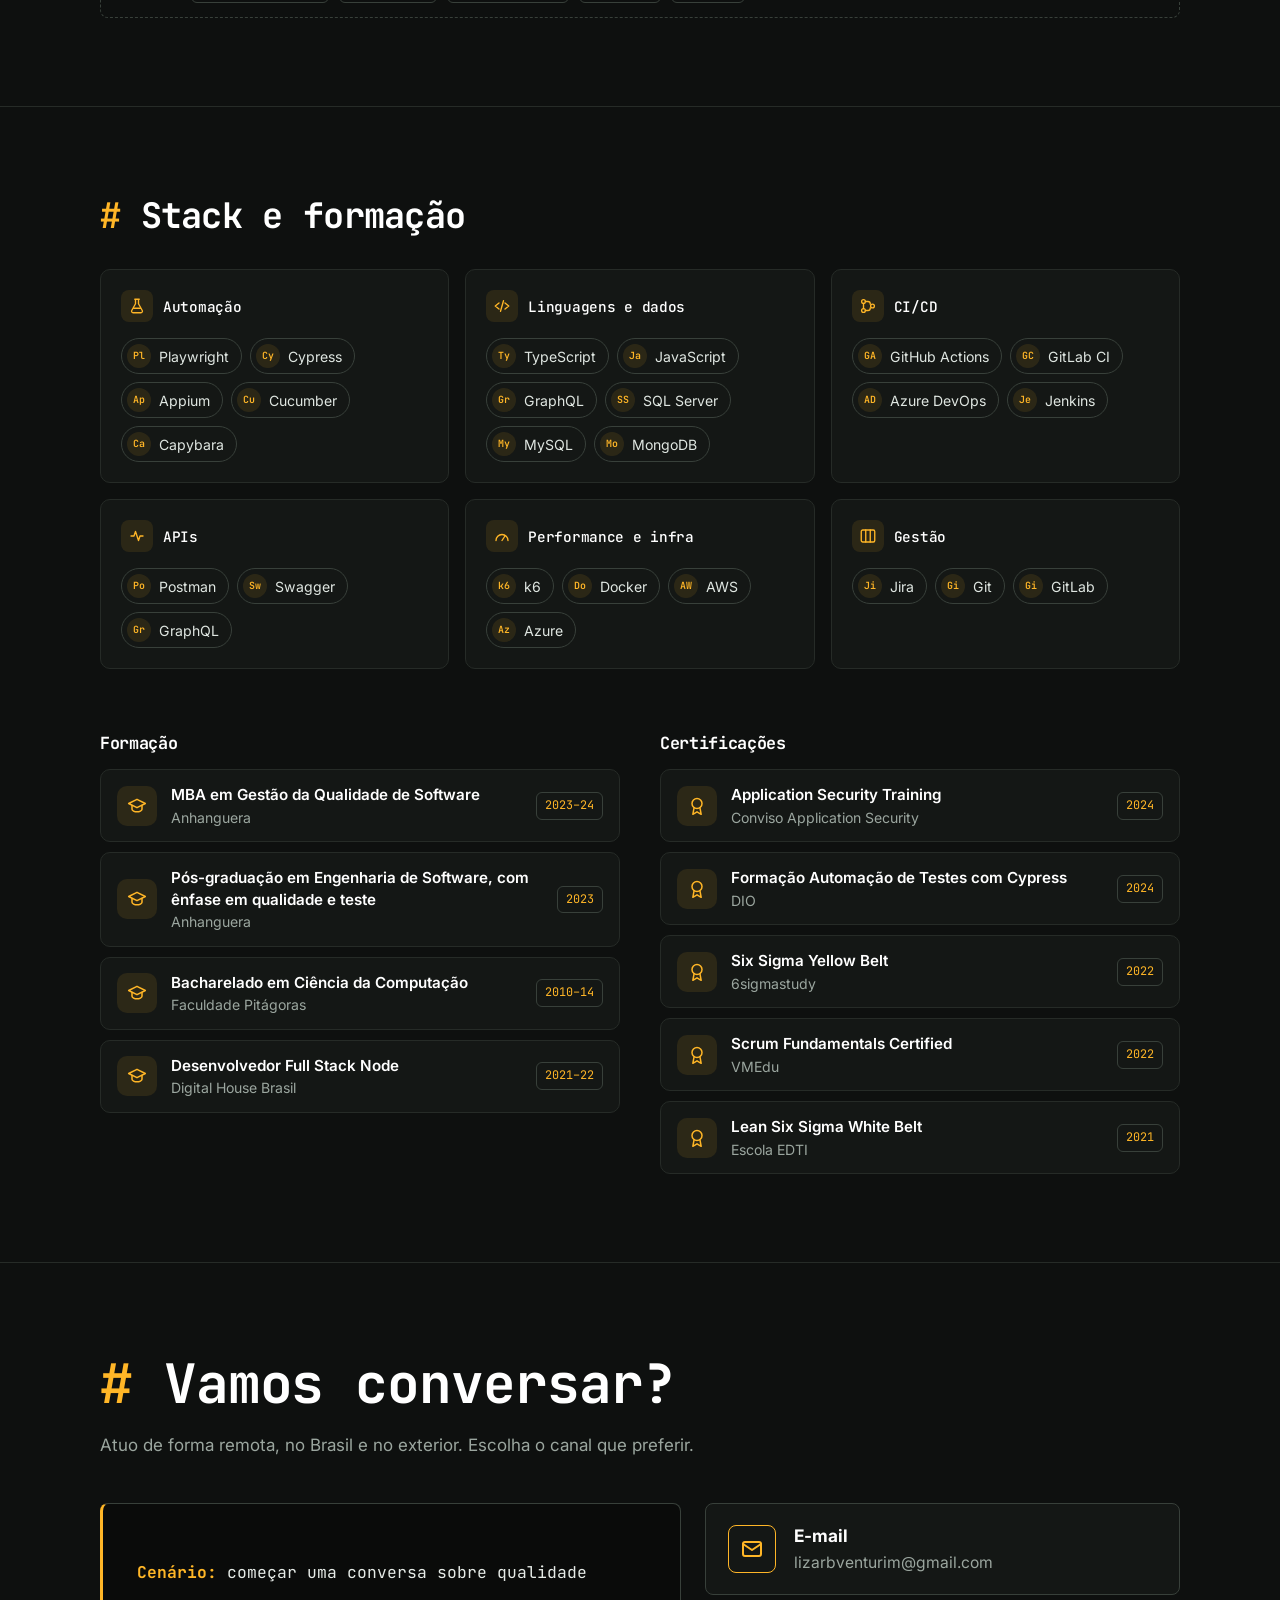
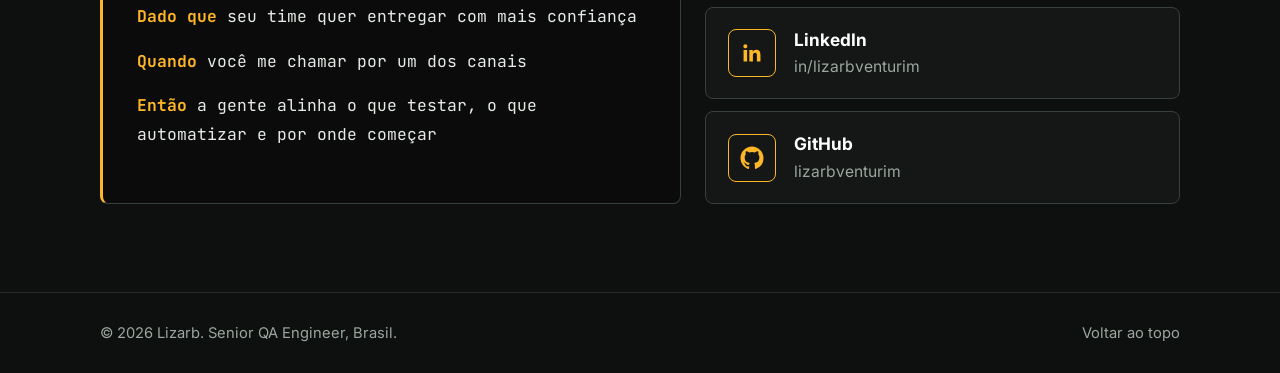
==== commit 7842dccc: "feat: stack e formação mais visuais (cards por categoria, chips e cartões de credenciais)" ====
--- a/index.html
+++ b/index.html
@@ -16,7 +16,6 @@
   <link rel="stylesheet" href="style.css" />
 </head>
 <body>
-  <canvas id="bg" aria-hidden="true"></canvas>
 
   <header class="nav" id="topo">
     <div class="wrap nav__inner">
--- a/style.css
+++ b/style.css
@@ -7,7 +7,7 @@
 }
 *{box-sizing:border-box;margin:0;padding:0}
 html{scroll-behavior:smooth;scroll-padding-top:72px}
-body{background:var(--bg);position:relative;color:var(--text);font-family:var(--sans);font-size:1.0625rem;line-height:1.65;-webkit-font-smoothing:antialiased}
+body{background:var(--bg);color:var(--text);font-family:var(--sans);font-size:1.0625rem;line-height:1.65;-webkit-font-smoothing:antialiased}
 a{color:inherit;text-decoration:none}
 ul,ol{list-style:none}
 .wrap{width:min(var(--max),100% - 40px);margin-inline:auto}
@@ -65,8 +65,8 @@
 .section--rule{border-top:1px solid var(--line)}
 
 /* Fluxo */
-.pipe{display:flex;align-items:center;justify-content:center;flex-wrap:wrap;gap:10px;margin-bottom:48px;padding:20px;border:1px dashed var(--line-strong);border-radius:8px;font-family:var(--mono)}
-.pipe div{text-align:center;padding:10px 18px;border:1px solid var(--line-strong);border-radius:6px;background:var(--surface)}
+.pipe{display:flex;align-items:center;flex-wrap:wrap;gap:10px;margin-bottom:48px;padding:20px;border:1px dashed var(--line-strong);border-radius:8px;font-family:var(--mono)}
+.pipe div{padding:10px 18px;border:1px solid var(--line-strong);border-radius:6px;background:var(--surface)}
 .pipe b{display:block;font-size:.95rem;color:#fff}
 .pipe small{color:var(--muted);font-size:.78rem}
 .pipe i{font-style:normal;color:var(--accent);font-size:1.1rem}
@@ -199,5 +199,3 @@
   .channel__text span{font-size:.92rem;overflow-wrap:normal}
   .card{grid-template-columns:40px 1fr}.card time{grid-column:2;justify-self:start}
 }
-
-#bg{position:fixed;inset:0;width:100%;height:100%;z-index:-1;pointer-events:none}
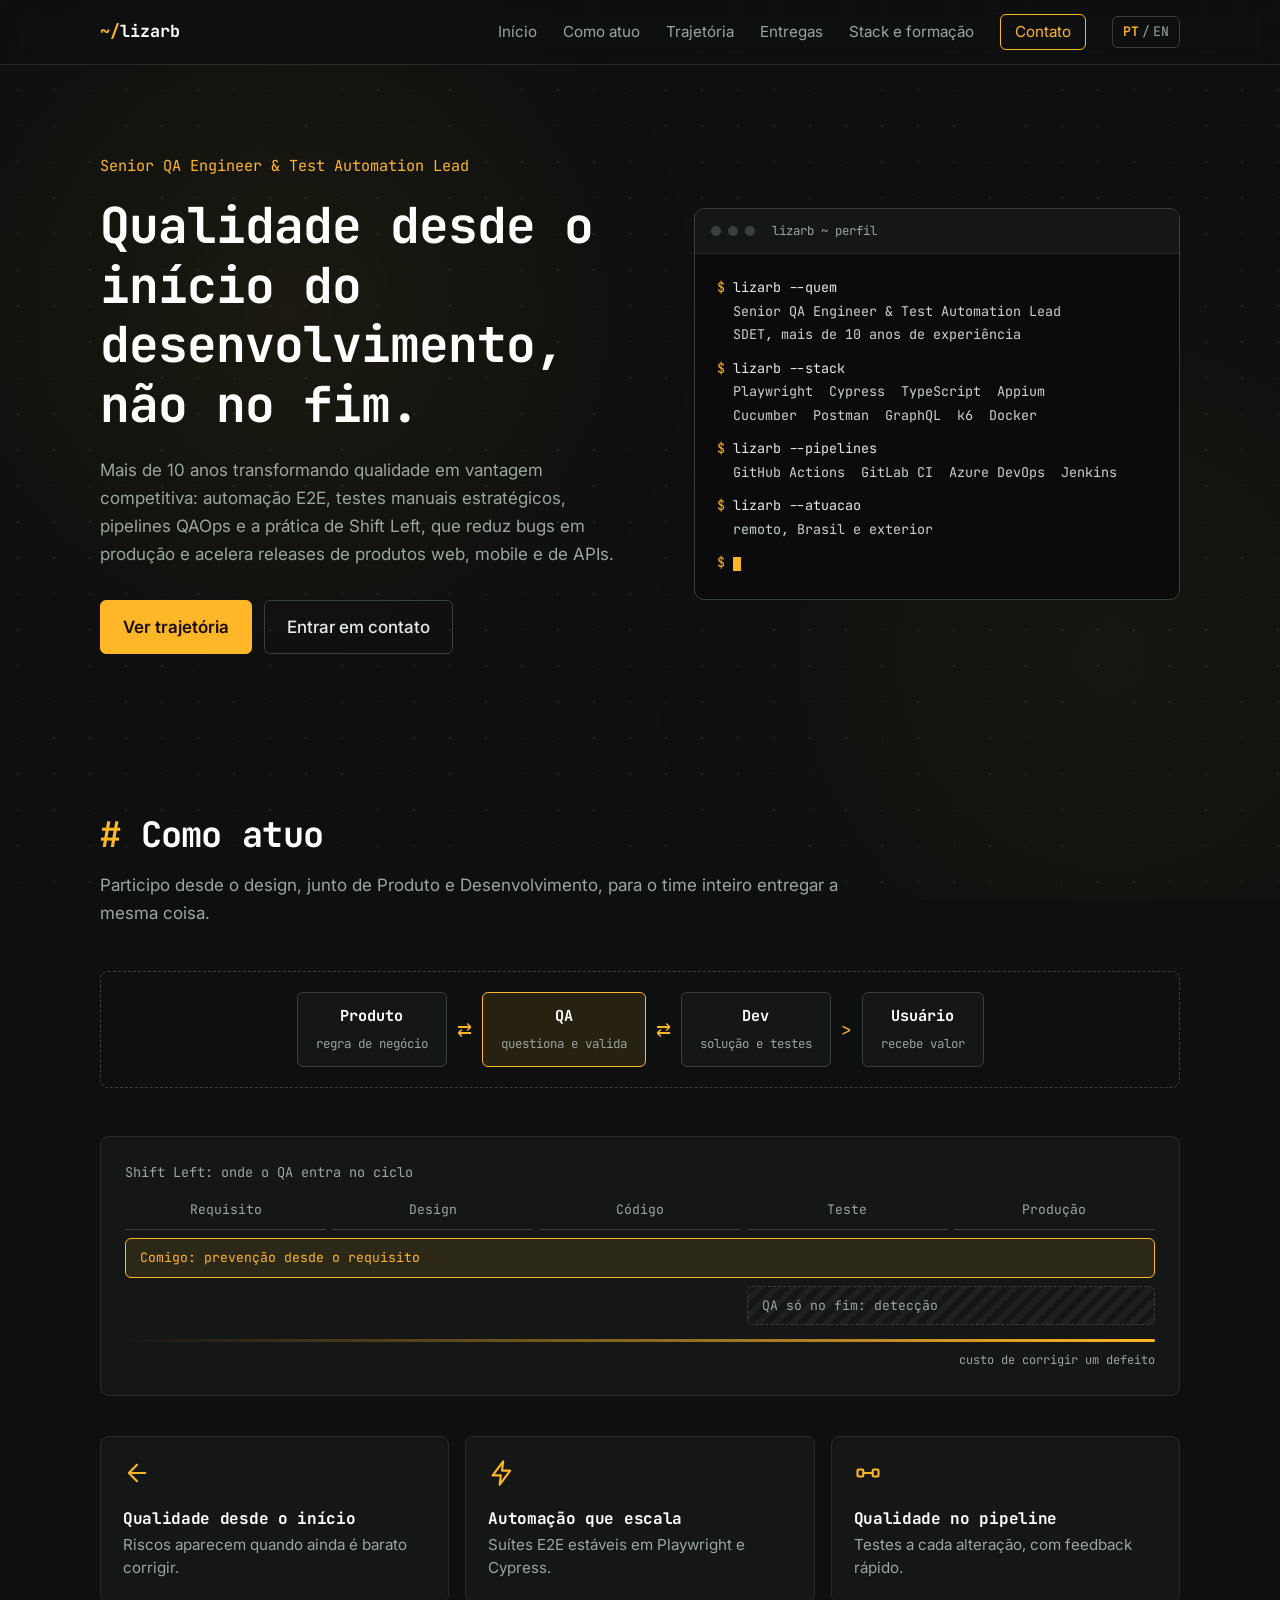
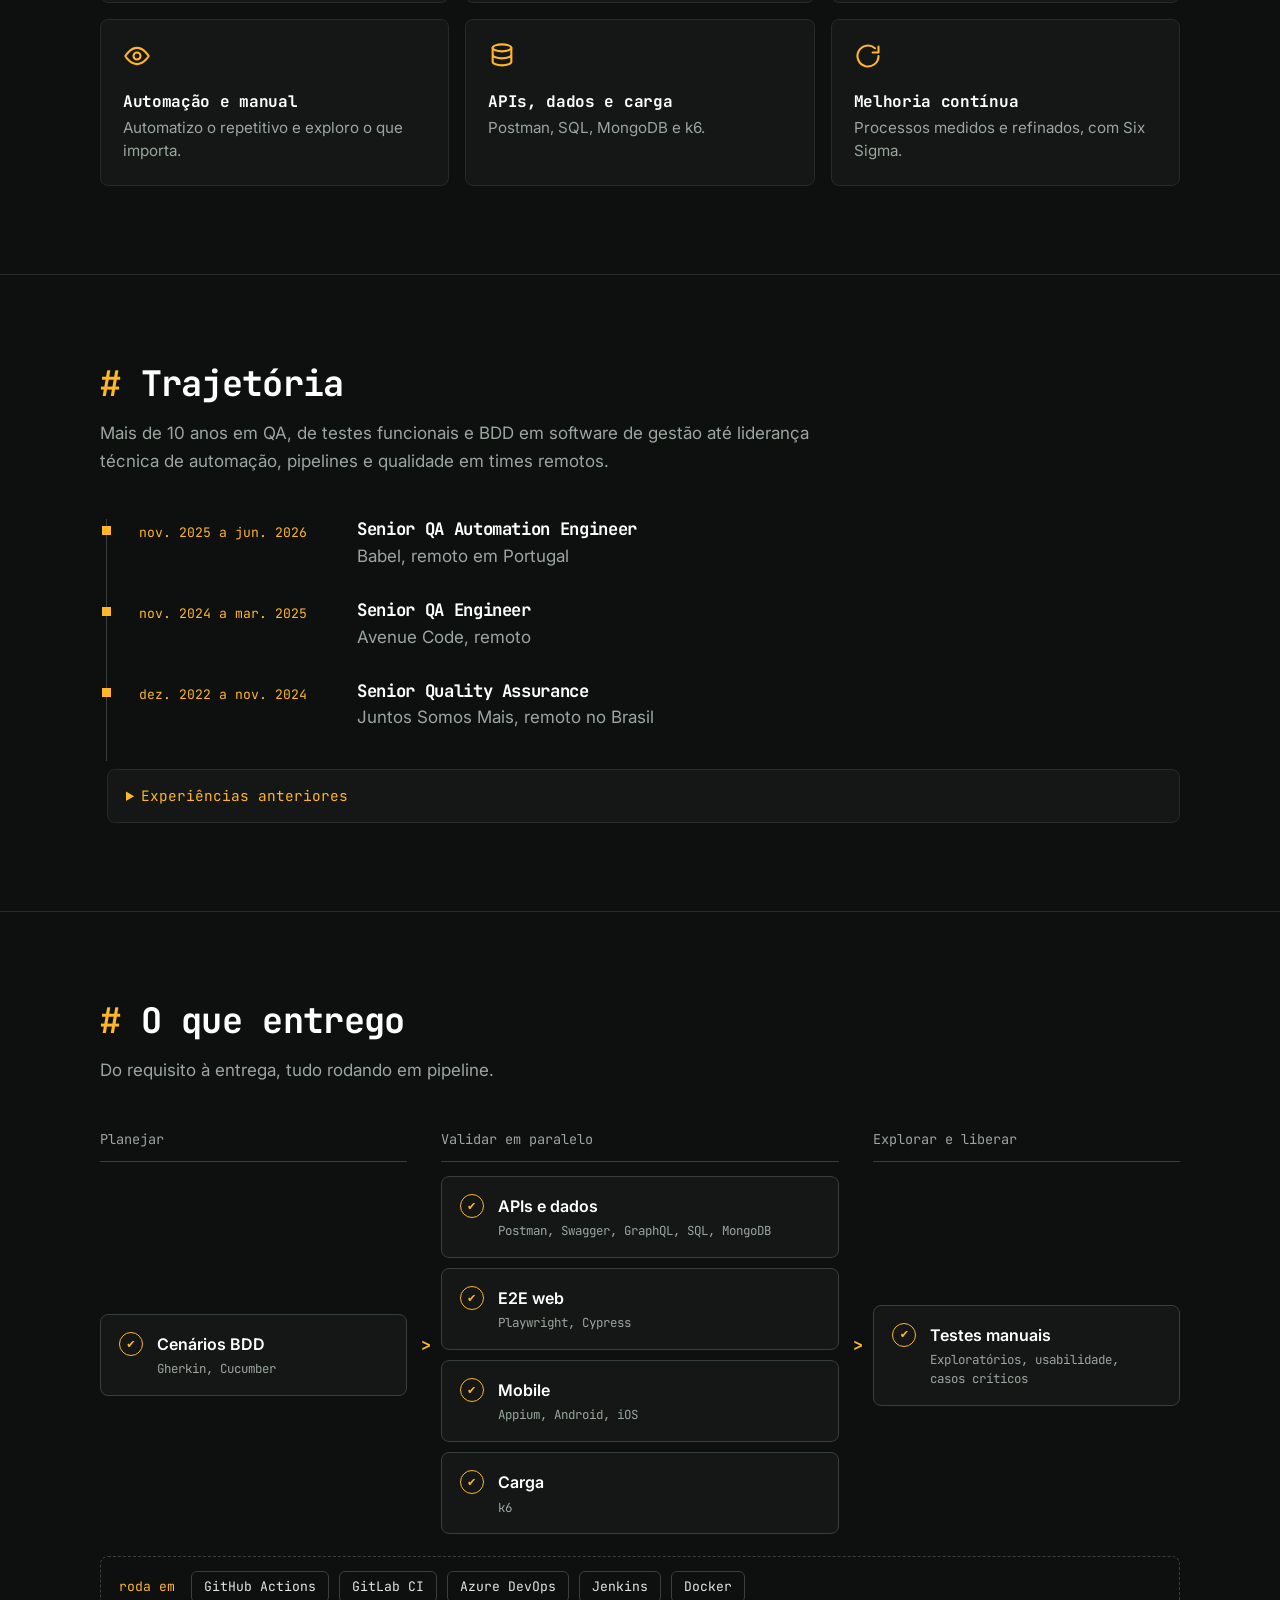
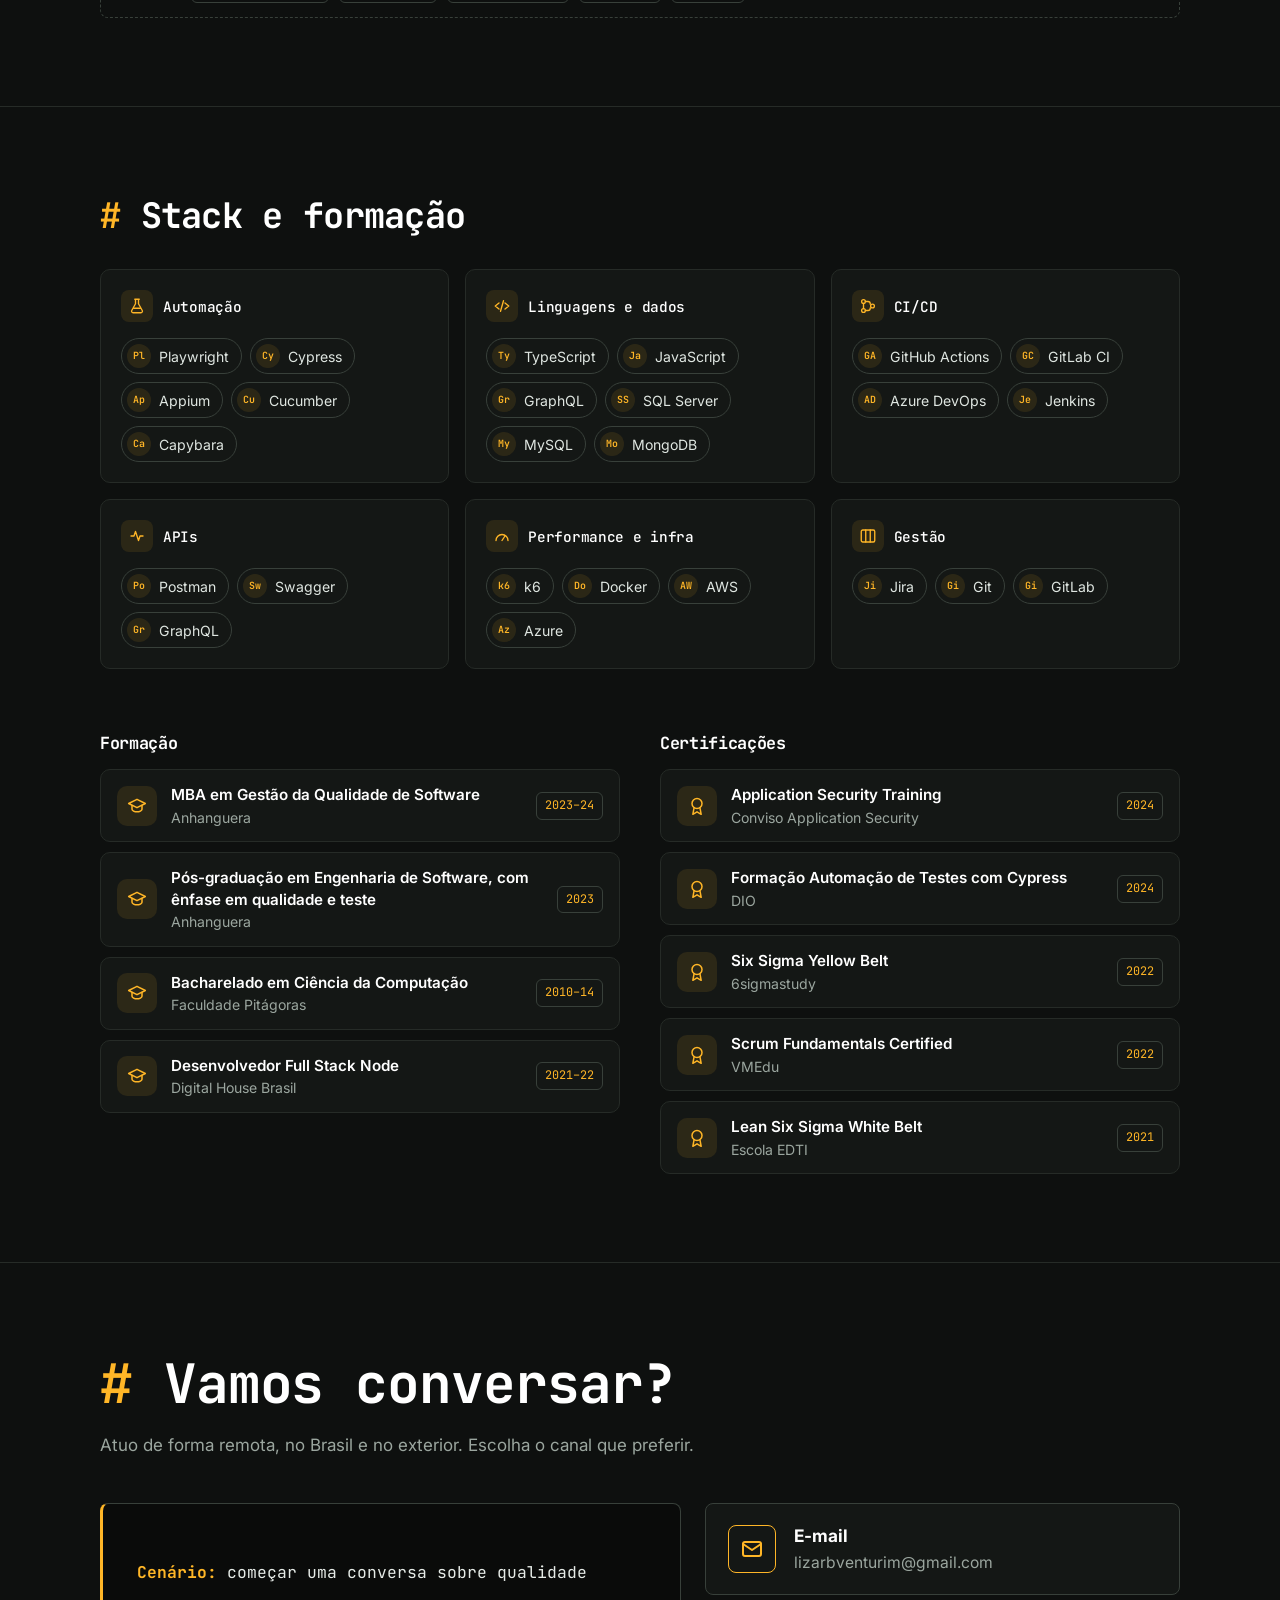
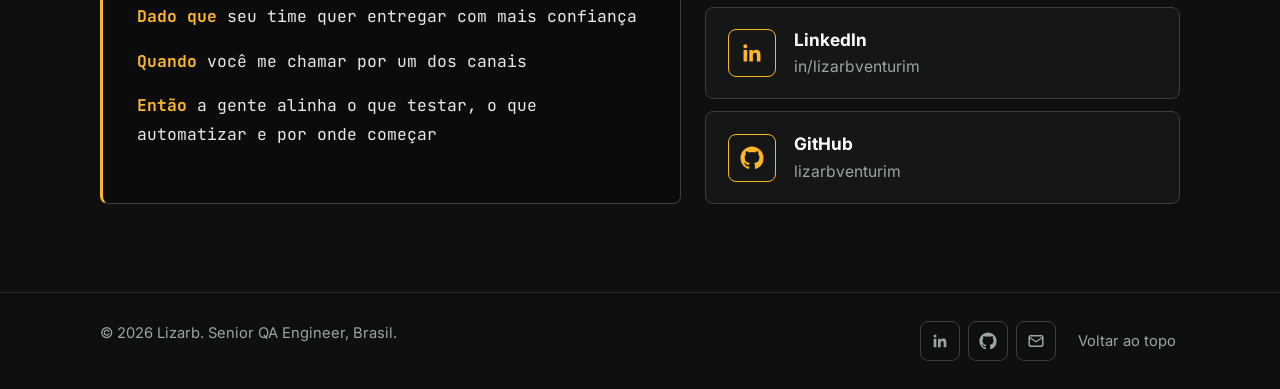
==== commit 9f673960: "feat: versão em inglês com seletor de idioma, acessibilidade, ícones no rodapé, animações de entrada" ====
--- a/index.html
+++ b/index.html
@@ -8,6 +8,12 @@
   <meta property="og:title" content="Lizarb | Senior QA Engineer &amp; Test Automation Lead" />
   <meta property="og:description" content="Qualidade desde o início do desenvolvimento: automação E2E, APIs, QAOps, mobile e performance." />
   <meta property="og:type" content="website" />
+  <meta property="og:locale" content="pt_BR" />
+  <meta property="og:locale:alternate" content="en_US" />
+  <link rel="canonical" href="https://lizarbventurim.github.io/" />
+  <link rel="alternate" hreflang="pt-BR" href="https://lizarbventurim.github.io/" />
+  <link rel="alternate" hreflang="en" href="https://lizarbventurim.github.io/en/" />
+  <link rel="alternate" hreflang="x-default" href="https://lizarbventurim.github.io/" />
   <meta name="theme-color" content="#0e100f" />
   <link rel="icon" href="data:image/svg+xml,%3Csvg xmlns='http://www.w3.org/2000/svg' viewBox='0 0 64 64'%3E%3Crect width='64' height='64' rx='12' fill='%230e100f'/%3E%3Cpath d='M14 20l16 12-16 12' fill='none' stroke='%23ffb627' stroke-width='6' stroke-linecap='round' stroke-linejoin='round'/%3E%3Cpath d='M34 46h18' stroke='%23ffb627' stroke-width='6' stroke-linecap='round'/%3E%3C/svg%3E" />
   <link rel="preconnect" href="https://fonts.googleapis.com" />
@@ -16,23 +22,26 @@
   <link rel="stylesheet" href="style.css" />
 </head>
 <body>
+  <a class="skip" href="#conteudo">Pular para o conteúdo</a>
+  <canvas id="bg" aria-hidden="true"></canvas>
 
   <header class="nav" id="topo">
     <div class="wrap nav__inner">
       <a href="#inicio" class="brand"><span class="brand__prompt">~/</span>lizarb</a>
-      <button class="nav__toggle" aria-label="Abrir menu" aria-expanded="false">Menu</button>
-      <nav class="nav__links" id="menu">
+      <button class="nav__toggle" aria-label="Abrir menu" aria-controls="menu" aria-expanded="false">Menu</button>
+      <nav class="nav__links" id="menu" aria-label="Principal">
         <a href="#inicio">Início</a>
         <a href="#atuacao">Como atuo</a>
         <a href="#trajetoria">Trajetória</a>
         <a href="#entregas">Entregas</a>
         <a href="#stack">Stack e formação</a>
         <a href="#contato" class="nav__cta">Contato</a>
+        <a href="en/" class="lang" hreflang="en" lang="en" aria-label="Switch to English"><b>PT</b><span aria-hidden="true">/</span>EN</a>
       </nav>
     </div>
   </header>
 
-  <main>
+  <main id="conteudo">
     <!-- ============ INÍCIO ============ -->
     <section class="hero" id="inicio">
       <div class="wrap hero__grid">
@@ -75,14 +84,14 @@
         <h2>Como atuo</h2>
         <p class="section__lead">Participo desde o design, junto de Produto e Desenvolvimento, para o time inteiro entregar a mesma coisa.</p>
 
-        <div class="pipe" role="img" aria-label="Fluxo: Produto, QA, Dev e usuário">
+        <div class="reveal pipe" role="img" aria-label="Fluxo: Produto, QA, Dev e usuário">
           <div><b>Produto</b><small>regra de negócio</small></div><i>⇄</i>
           <div class="pipe__qa"><b>QA</b><small>questiona e valida</small></div><i>⇄</i>
           <div><b>Dev</b><small>solução e testes</small></div><i>&gt;</i>
           <div><b>Usuário</b><small>recebe valor</small></div>
         </div>
 
-        <div class="shift" role="img" aria-label="Diagrama de Shift Left: o QA atua desde o requisito, e não só nos testes">
+        <div class="reveal shift" role="img" aria-label="Diagrama de Shift Left: o QA atua desde o requisito, e não só nos testes">
           <p class="shift__title">Shift Left: onde o QA entra no ciclo</p>
           <div class="shift__grid">
             <span class="shift__phase">Requisito</span>
@@ -96,7 +105,7 @@
           </div>
         </div>
 
-        <div class="tiles">
+        <div class="reveal tiles">
           <div class="tile">
             <svg viewBox="0 0 24 24" aria-hidden="true"><path d="M19 12H5M12 19l-7-7 7-7"/></svg>
             <h3>Qualidade desde o início</h3>
@@ -137,7 +146,7 @@
         <h2>Trajetória</h2>
         <p class="section__lead">Mais de 10 anos em QA, de testes funcionais e BDD em software de gestão até liderança técnica de automação, pipelines e qualidade em times remotos.</p>
 
-        <ol class="timeline">
+        <ol class="timeline reveal">
           <li>
             <time>nov. 2025 a jun. 2026</time>
             <div>
@@ -161,7 +170,7 @@
           </li>
         </ol>
 
-        <details class="earlier">
+        <details class="earlier reveal">
           <summary>Experiências anteriores</summary>
           <ul>
             <li><b>Senior QA Lead, Beedoo</b> (abr. 2022 a out. 2023)</li>
@@ -178,7 +187,7 @@
         <h2>O que entrego</h2>
         <p class="section__lead">Do requisito à entrega, tudo rodando em pipeline.</p>
 
-        <div class="graph">
+        <div class="reveal graph">
           <div class="stage">
             <p class="stage__name">Planejar</p>
             <div class="stage__jobs">
@@ -204,7 +213,7 @@
           </div>
         </div>
 
-        <div class="runner">
+        <div class="reveal runner">
           <span class="runner__label">roda em</span>
           <span>GitHub Actions</span><span>GitLab CI</span><span>Azure DevOps</span><span>Jenkins</span><span>Docker</span>
         </div>
@@ -216,65 +225,65 @@
       <div class="wrap">
         <h2>Stack e formação</h2>
 
-        <div class="stackgrid">
+        <div class="reveal stackgrid">
           <div class="sgroup">
             <h3 class="sgroup__t"><span class="sgroup__i"><svg viewBox="0 0 24 24" fill="none" stroke="currentColor" stroke-width="1.8" stroke-linecap="round" stroke-linejoin="round" aria-hidden="true"><path d="M9 3h6M10 3v6l-5 9a2 2 0 0 0 1.8 3h10.4a2 2 0 0 0 1.8-3l-5-9V3"/><path d="M7.5 15h9"/></svg></span>Automação</h3>
             <ul class="chips">
-              <li><span class="chip__m">Pl</span>Playwright</li>
-              <li><span class="chip__m">Cy</span>Cypress</li>
-              <li><span class="chip__m">Ap</span>Appium</li>
-              <li><span class="chip__m">Cu</span>Cucumber</li>
-              <li><span class="chip__m">Ca</span>Capybara</li>
+              <li><span class="chip__m" aria-hidden="true">Pl</span>Playwright</li>
+              <li><span class="chip__m" aria-hidden="true">Cy</span>Cypress</li>
+              <li><span class="chip__m" aria-hidden="true">Ap</span>Appium</li>
+              <li><span class="chip__m" aria-hidden="true">Cu</span>Cucumber</li>
+              <li><span class="chip__m" aria-hidden="true">Ca</span>Capybara</li>
             </ul>
           </div>
           <div class="sgroup">
             <h3 class="sgroup__t"><span class="sgroup__i"><svg viewBox="0 0 24 24" fill="none" stroke="currentColor" stroke-width="1.8" stroke-linecap="round" stroke-linejoin="round" aria-hidden="true"><path d="M8 8l-5 4 5 4M16 8l5 4-5 4M14 5l-4 14"/></svg></span>Linguagens e dados</h3>
             <ul class="chips">
-              <li><span class="chip__m">Ty</span>TypeScript</li>
-              <li><span class="chip__m">Ja</span>JavaScript</li>
-              <li><span class="chip__m">Gr</span>GraphQL</li>
-              <li><span class="chip__m">SS</span>SQL Server</li>
-              <li><span class="chip__m">My</span>MySQL</li>
-              <li><span class="chip__m">Mo</span>MongoDB</li>
+              <li><span class="chip__m" aria-hidden="true">Ty</span>TypeScript</li>
+              <li><span class="chip__m" aria-hidden="true">Ja</span>JavaScript</li>
+              <li><span class="chip__m" aria-hidden="true">Gr</span>GraphQL</li>
+              <li><span class="chip__m" aria-hidden="true">SS</span>SQL Server</li>
+              <li><span class="chip__m" aria-hidden="true">My</span>MySQL</li>
+              <li><span class="chip__m" aria-hidden="true">Mo</span>MongoDB</li>
             </ul>
           </div>
           <div class="sgroup">
             <h3 class="sgroup__t"><span class="sgroup__i"><svg viewBox="0 0 24 24" fill="none" stroke="currentColor" stroke-width="1.8" stroke-linecap="round" stroke-linejoin="round" aria-hidden="true"><circle cx="6" cy="6" r="2.5"/><circle cx="6" cy="18" r="2.5"/><circle cx="18" cy="12" r="2.5"/><path d="M6 8.5v7M8.5 6H12a3 3 0 0 1 3 3v.5M8.5 18H12a3 3 0 0 0 3-3v-.5"/></svg></span>CI/CD</h3>
             <ul class="chips">
-              <li><span class="chip__m">GA</span>GitHub Actions</li>
-              <li><span class="chip__m">GC</span>GitLab CI</li>
-              <li><span class="chip__m">AD</span>Azure DevOps</li>
-              <li><span class="chip__m">Je</span>Jenkins</li>
+              <li><span class="chip__m" aria-hidden="true">GA</span>GitHub Actions</li>
+              <li><span class="chip__m" aria-hidden="true">GC</span>GitLab CI</li>
+              <li><span class="chip__m" aria-hidden="true">AD</span>Azure DevOps</li>
+              <li><span class="chip__m" aria-hidden="true">Je</span>Jenkins</li>
             </ul>
           </div>
           <div class="sgroup">
             <h3 class="sgroup__t"><span class="sgroup__i"><svg viewBox="0 0 24 24" fill="none" stroke="currentColor" stroke-width="1.8" stroke-linecap="round" stroke-linejoin="round" aria-hidden="true"><path d="M4 12h4l2-6 4 12 2-6h4"/></svg></span>APIs</h3>
             <ul class="chips">
-              <li><span class="chip__m">Po</span>Postman</li>
-              <li><span class="chip__m">Sw</span>Swagger</li>
-              <li><span class="chip__m">Gr</span>GraphQL</li>
+              <li><span class="chip__m" aria-hidden="true">Po</span>Postman</li>
+              <li><span class="chip__m" aria-hidden="true">Sw</span>Swagger</li>
+              <li><span class="chip__m" aria-hidden="true">Gr</span>GraphQL</li>
             </ul>
           </div>
           <div class="sgroup">
             <h3 class="sgroup__t"><span class="sgroup__i"><svg viewBox="0 0 24 24" fill="none" stroke="currentColor" stroke-width="1.8" stroke-linecap="round" stroke-linejoin="round" aria-hidden="true"><path d="M4 18a8 8 0 1 1 16 0"/><path d="M12 18l4-6"/></svg></span>Performance e infra</h3>
             <ul class="chips">
-              <li><span class="chip__m">k6</span>k6</li>
-              <li><span class="chip__m">Do</span>Docker</li>
-              <li><span class="chip__m">AW</span>AWS</li>
-              <li><span class="chip__m">Az</span>Azure</li>
+              <li><span class="chip__m" aria-hidden="true">k6</span>k6</li>
+              <li><span class="chip__m" aria-hidden="true">Do</span>Docker</li>
+              <li><span class="chip__m" aria-hidden="true">AW</span>AWS</li>
+              <li><span class="chip__m" aria-hidden="true">Az</span>Azure</li>
             </ul>
           </div>
           <div class="sgroup">
             <h3 class="sgroup__t"><span class="sgroup__i"><svg viewBox="0 0 24 24" fill="none" stroke="currentColor" stroke-width="1.8" stroke-linecap="round" stroke-linejoin="round" aria-hidden="true"><rect x="3" y="4" width="18" height="16" rx="2"/><path d="M9 4v16M15 4v16"/></svg></span>Gestão</h3>
             <ul class="chips">
-              <li><span class="chip__m">Ji</span>Jira</li>
-              <li><span class="chip__m">Gi</span>Git</li>
-              <li><span class="chip__m">Gi</span>GitLab</li>
-            </ul>
-          </div>
-        </div>
-
-        <div class="edu">
+              <li><span class="chip__m" aria-hidden="true">Ji</span>Jira</li>
+              <li><span class="chip__m" aria-hidden="true">Gi</span>Git</li>
+              <li><span class="chip__m" aria-hidden="true">Gi</span>GitLab</li>
+            </ul>
+          </div>
+        </div>
+
+        <div class="reveal edu">
           <div>
             <h3 class="edu__h">Formação</h3>
             <ul class="cards">
@@ -305,14 +314,14 @@
         <p class="section__lead">Atuo de forma remota, no Brasil e no exterior. Escolha o canal que preferir.</p>
 
         <div class="contact__grid">
-          <div class="scenario">
+          <div class="reveal scenario">
             <p class="scenario__title"><b>Cenário:</b> começar uma conversa sobre qualidade</p>
             <p><b>Dado que</b> seu time quer entregar com mais confiança</p>
             <p><b>Quando</b> você me chamar por um dos canais</p>
             <p><b>Então</b> a gente alinha o que testar, o que automatizar e por onde começar</p>
           </div>
 
-          <div class="channels">
+          <div class="reveal channels">
             <a class="channel" href="mailto:lizarbventurim@gmail.com">
               <span class="channel__icon"><svg viewBox="0 0 24 24" fill="none" stroke="currentColor" stroke-width="2" stroke-linecap="round" stroke-linejoin="round" aria-hidden="true"><rect x="3" y="5" width="18" height="14" rx="2"/><path d="M3 7l9 6 9-6"/></svg></span>
               <span class="channel__text"><b>E-mail</b><span>lizarbventurim@gmail.com</span></span>
@@ -334,7 +343,12 @@
   <footer class="footer">
     <div class="wrap footer__inner">
       <span>© <span id="ano">2026</span> Lizarb. Senior QA Engineer, Brasil.</span>
-      <a href="#topo">Voltar ao topo</a>
+      <div class="footer__links">
+        <a class="social" href="https://www.linkedin.com/in/lizarbventurim/" target="_blank" rel="noopener" aria-label="LinkedIn"><svg viewBox="0 0 24 24" fill="currentColor" aria-hidden="true"><path d="M20.45 20.45h-3.56v-5.57c0-1.33-.03-3.04-1.85-3.04-1.85 0-2.14 1.45-2.14 2.94v5.67H9.35V9h3.41v1.56h.05c.48-.9 1.64-1.85 3.37-1.85 3.6 0 4.27 2.37 4.27 5.45v6.29zM5.34 7.43a2.06 2.06 0 1 1 0-4.12 2.06 2.06 0 0 1 0 4.12zM7.12 20.45H3.56V9h3.56v11.45z"/></svg></a>
+        <a class="social" href="https://github.com/lizarbventurim" target="_blank" rel="noopener" aria-label="GitHub"><svg viewBox="0 0 24 24" fill="currentColor" aria-hidden="true"><path d="M12 .5C5.73.5.5 5.73.5 12c0 5.08 3.29 9.39 7.86 10.91.58.1.79-.25.79-.56v-2c-3.2.7-3.88-1.54-3.88-1.54-.52-1.33-1.28-1.69-1.28-1.69-1.05-.72.08-.7.08-.7 1.16.08 1.77 1.19 1.77 1.19 1.03 1.77 2.7 1.26 3.36.96.1-.75.4-1.26.73-1.55-2.55-.29-5.24-1.28-5.24-5.68 0-1.26.45-2.28 1.18-3.08-.12-.29-.51-1.46.11-3.05 0 0 .97-.31 3.17 1.18a11 11 0 0 1 5.78 0c2.2-1.49 3.17-1.18 3.17-1.18.62 1.59.23 2.76.11 3.05.74.8 1.18 1.82 1.18 3.08 0 4.41-2.69 5.38-5.26 5.67.41.36.78 1.06.78 2.14v3.17c0 .31.21.67.8.56A11.5 11.5 0 0 0 23.5 12C23.5 5.73 18.27.5 12 .5z"/></svg></a>
+        <a class="social" href="mailto:lizarbventurim@gmail.com" aria-label="E-mail"><svg viewBox="0 0 24 24" fill="currentColor" aria-hidden="true"><rect x="3" y="5" width="18" height="14" rx="2" fill="none" stroke="currentColor" stroke-width="2"/><path d="M3 7l9 6 9-6" fill="none" stroke="currentColor" stroke-width="2" stroke-linecap="round" stroke-linejoin="round"/></svg></a>
+        <a href="#topo" class="totop">Voltar ao topo</a>
+      </div>
     </div>
   </footer>
 
--- a/style.css
+++ b/style.css
@@ -7,7 +7,7 @@
 }
 *{box-sizing:border-box;margin:0;padding:0}
 html{scroll-behavior:smooth;scroll-padding-top:72px}
-body{background:var(--bg);color:var(--text);font-family:var(--sans);font-size:1.0625rem;line-height:1.65;-webkit-font-smoothing:antialiased}
+body{background:var(--bg);position:relative;color:var(--text);font-family:var(--sans);font-size:1.0625rem;line-height:1.65;-webkit-font-smoothing:antialiased}
 a{color:inherit;text-decoration:none}
 ul,ol{list-style:none}
 .wrap{width:min(var(--max),100% - 40px);margin-inline:auto}
@@ -65,8 +65,8 @@
 .section--rule{border-top:1px solid var(--line)}
 
 /* Fluxo */
-.pipe{display:flex;align-items:center;flex-wrap:wrap;gap:10px;margin-bottom:48px;padding:20px;border:1px dashed var(--line-strong);border-radius:8px;font-family:var(--mono)}
-.pipe div{padding:10px 18px;border:1px solid var(--line-strong);border-radius:6px;background:var(--surface)}
+.pipe{display:flex;align-items:center;justify-content:center;flex-wrap:wrap;gap:10px;margin-bottom:48px;padding:20px;border:1px dashed var(--line-strong);border-radius:8px;font-family:var(--mono)}
+.pipe div{text-align:center;padding:10px 18px;border:1px solid var(--line-strong);border-radius:6px;background:var(--surface)}
 .pipe b{display:block;font-size:.95rem;color:#fff}
 .pipe small{color:var(--muted);font-size:.78rem}
 .pipe i{font-style:normal;color:var(--accent);font-size:1.1rem}
@@ -199,3 +199,22 @@
   .channel__text span{font-size:.92rem;overflow-wrap:normal}
   .card{grid-template-columns:40px 1fr}.card time{grid-column:2;justify-self:start}
 }
+
+#bg{position:fixed;inset:0;width:100%;height:100%;z-index:-1;pointer-events:none}
+
+/* Acessibilidade e idioma */
+.skip{position:absolute;left:12px;top:-60px;z-index:100;background:var(--accent);color:#1a0d03;padding:10px 16px;border-radius:6px;font-weight:600;transition:top .15s}
+.skip:focus{top:10px}
+.lang{display:inline-flex;gap:3px;font-family:var(--mono);font-size:.82rem;border:1px solid var(--line-strong);padding:5px 10px;border-radius:6px;color:var(--muted)}
+.lang b{color:var(--accent);font-weight:600}
+.lang:hover{border-color:var(--accent);color:#fff}
+.nav__links a{padding-block:4px}
+.footer__links{display:flex;align-items:center;gap:8px;flex-wrap:wrap}
+.social{display:grid;place-items:center;width:40px;height:40px;border:1px solid var(--line-strong);border-radius:8px;color:var(--muted);transition:color .2s,border-color .2s,transform .2s}
+.social svg{width:18px;height:18px}
+.social:hover{color:var(--accent);border-color:var(--accent);transform:translateY(-2px)}
+.totop{margin-left:10px;padding:8px 4px}
+/* Entrada suave ao rolar (só com JS e sem reduzir movimento) */
+.js .reveal{opacity:0;transform:translateY(18px);transition:opacity .6s ease,transform .6s ease}
+.js .reveal.in{opacity:1;transform:none}
+@media (prefers-reduced-motion:reduce){.js .reveal{opacity:1;transform:none;transition:none}}
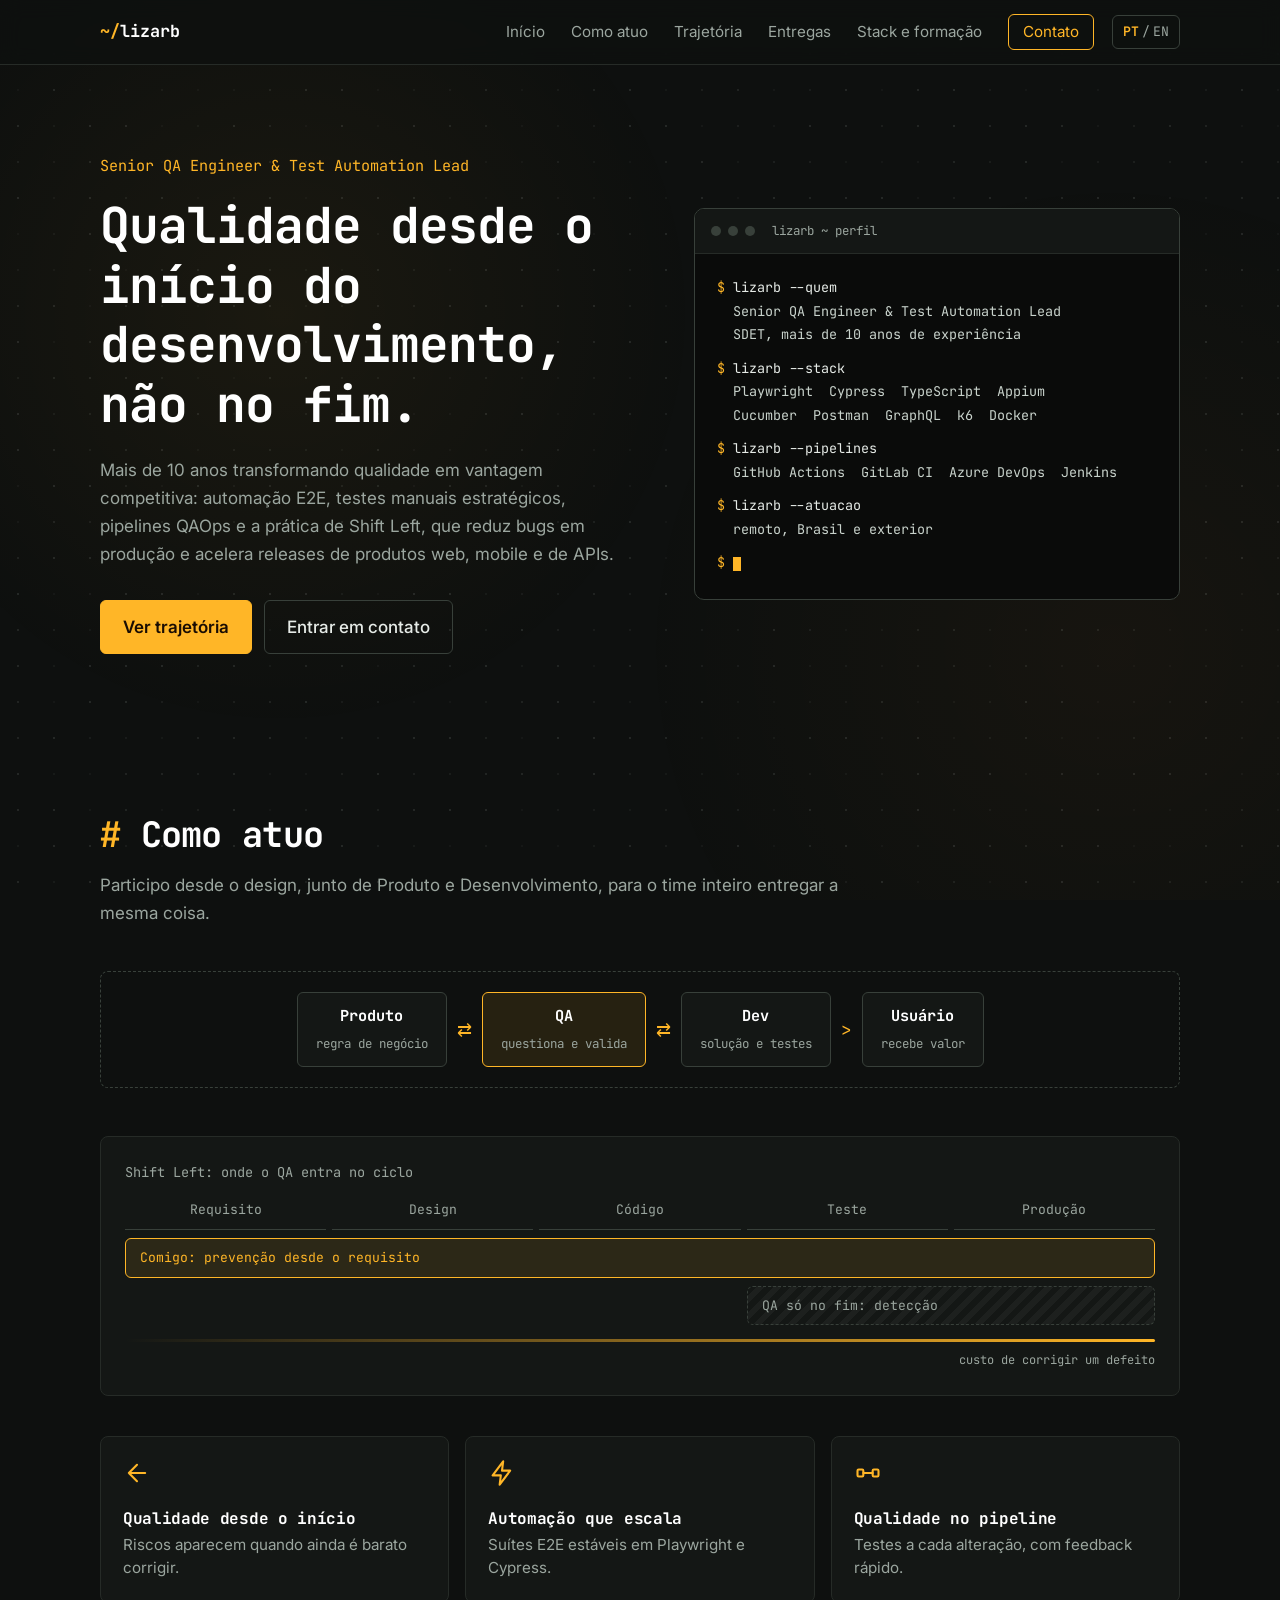
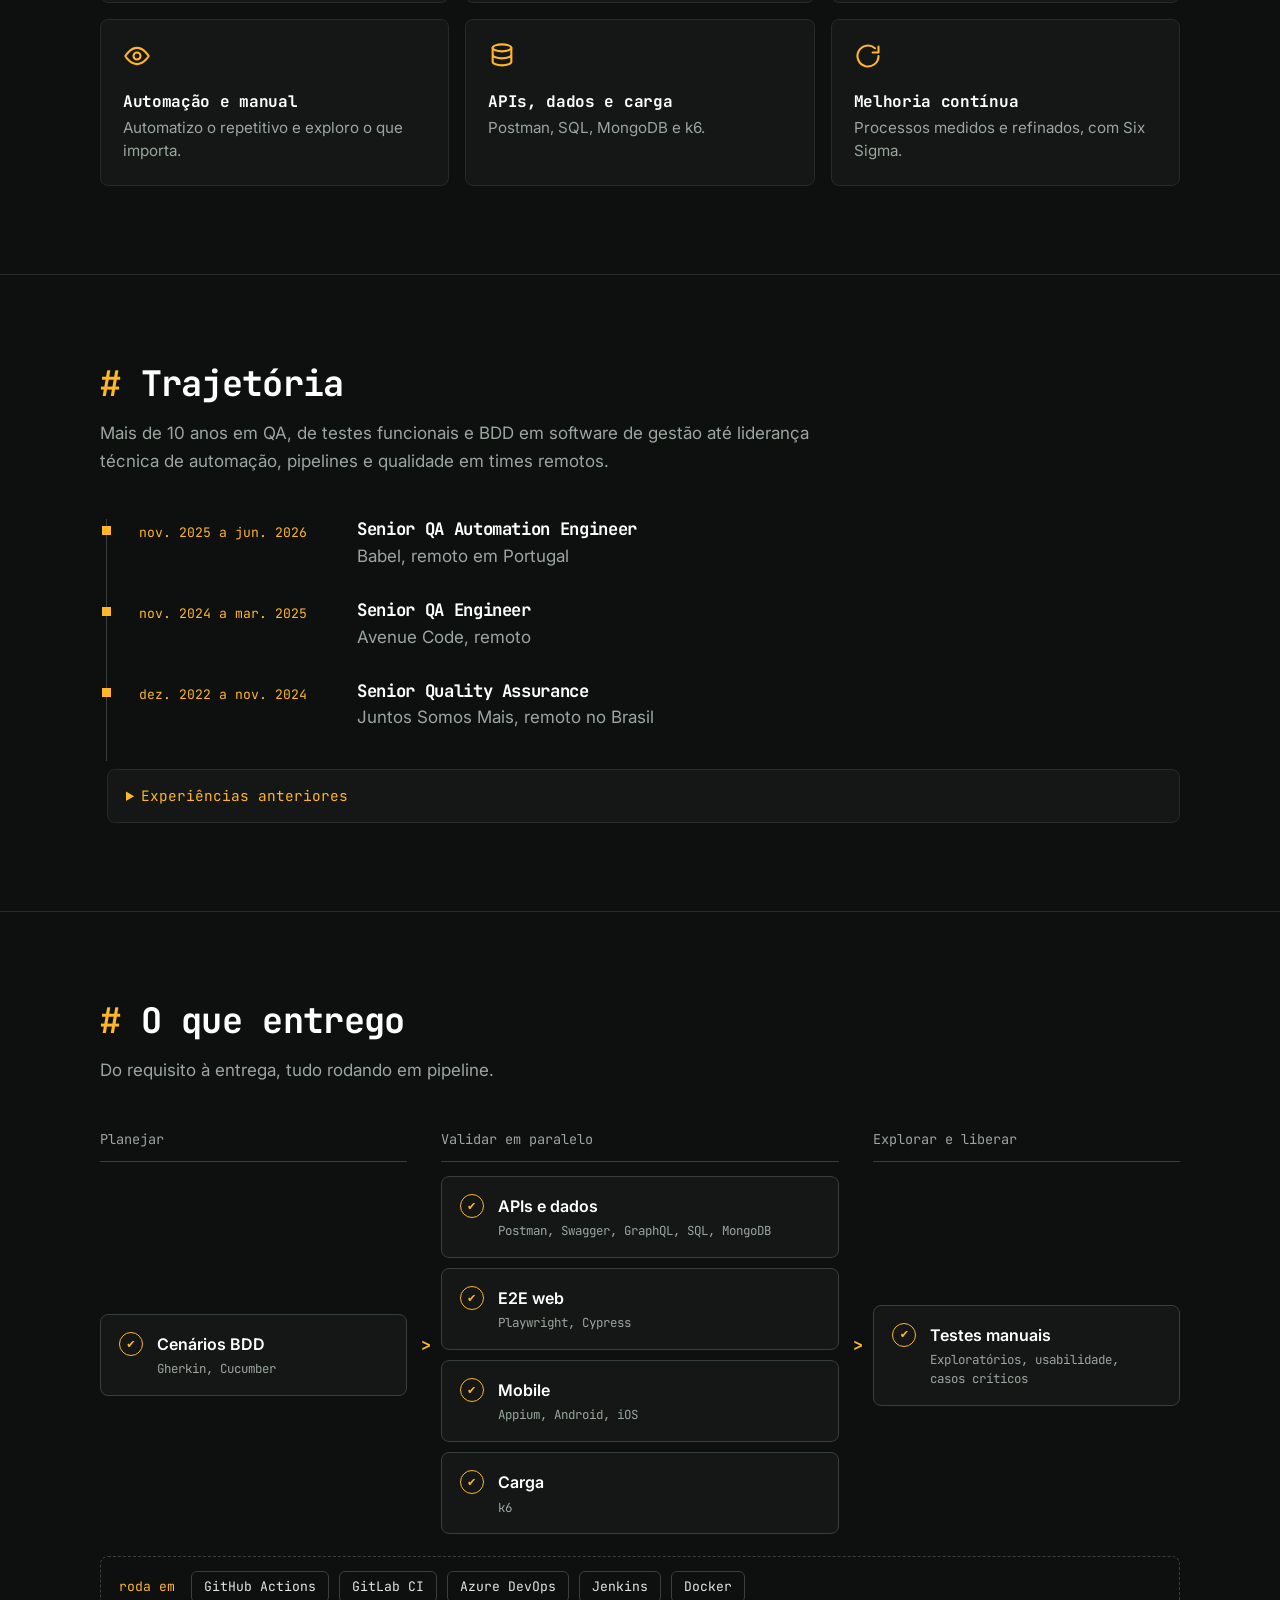
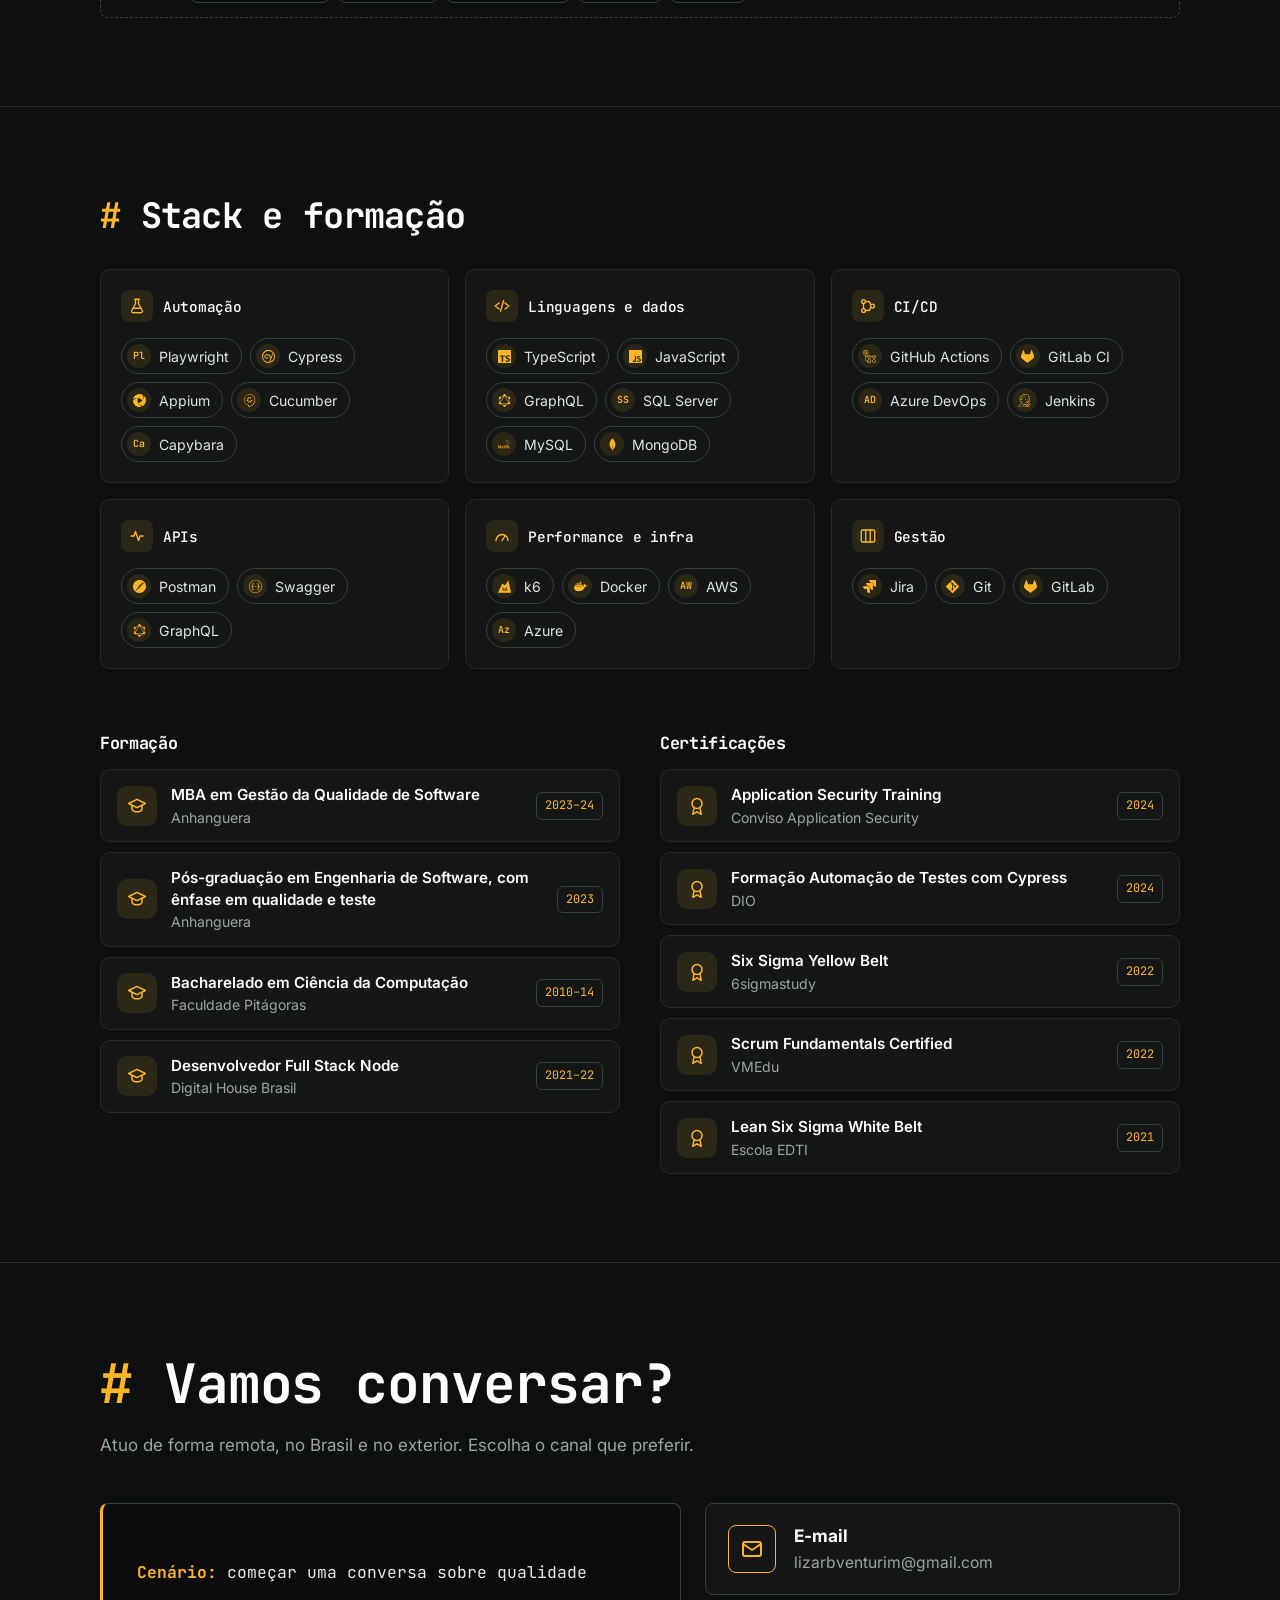
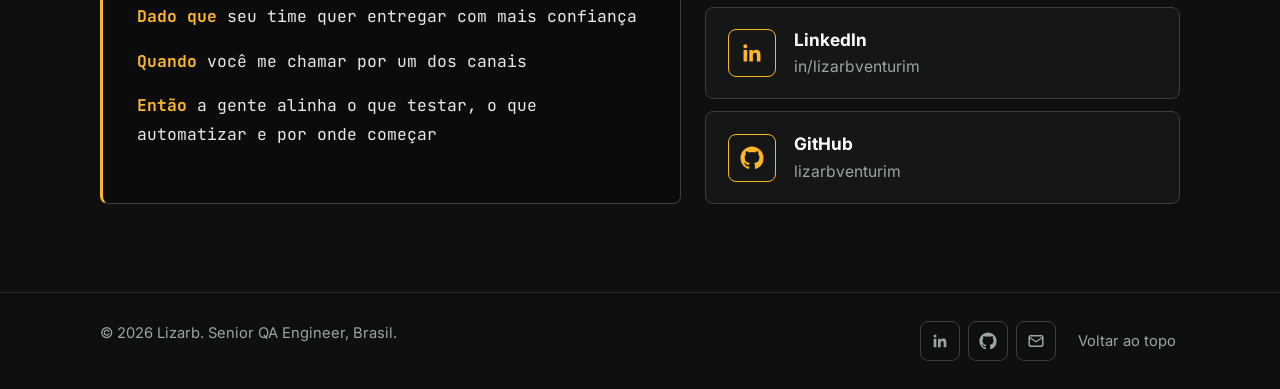
==== commit d2a84974: "feat: logos das ferramentas, imagem de pré-visualização e seletor de idioma visível no celular" ====
--- a/index.html
+++ b/index.html
@@ -8,6 +8,12 @@
   <meta property="og:title" content="Lizarb | Senior QA Engineer &amp; Test Automation Lead" />
   <meta property="og:description" content="Qualidade desde o início do desenvolvimento: automação E2E, APIs, QAOps, mobile e performance." />
   <meta property="og:type" content="website" />
+  <meta property="og:image" content="https://lizarbventurim.github.io/assets/og.png" />
+  <meta property="og:image:width" content="1200" />
+  <meta property="og:image:height" content="630" />
+  <meta property="og:image:alt" content="Lizarb, Senior QA Engineer e Test Automation Lead" />
+  <meta name="twitter:card" content="summary_large_image" />
+  <meta name="twitter:image" content="https://lizarbventurim.github.io/assets/og.png" />
   <meta property="og:locale" content="pt_BR" />
   <meta property="og:locale:alternate" content="en_US" />
   <link rel="canonical" href="https://lizarbventurim.github.io/" />
@@ -36,8 +42,8 @@
         <a href="#entregas">Entregas</a>
         <a href="#stack">Stack e formação</a>
         <a href="#contato" class="nav__cta">Contato</a>
-        <a href="en/" class="lang" hreflang="en" lang="en" aria-label="Switch to English"><b>PT</b><span aria-hidden="true">/</span>EN</a>
       </nav>
+      <a href="en/" class="lang" hreflang="en" lang="en" aria-label="Switch to English"><b>PT</b><span aria-hidden="true">/</span>EN</a>
     </div>
   </header>
 
@@ -230,45 +236,45 @@
             <h3 class="sgroup__t"><span class="sgroup__i"><svg viewBox="0 0 24 24" fill="none" stroke="currentColor" stroke-width="1.8" stroke-linecap="round" stroke-linejoin="round" aria-hidden="true"><path d="M9 3h6M10 3v6l-5 9a2 2 0 0 0 1.8 3h10.4a2 2 0 0 0 1.8-3l-5-9V3"/><path d="M7.5 15h9"/></svg></span>Automação</h3>
             <ul class="chips">
               <li><span class="chip__m" aria-hidden="true">Pl</span>Playwright</li>
-              <li><span class="chip__m" aria-hidden="true">Cy</span>Cypress</li>
-              <li><span class="chip__m" aria-hidden="true">Ap</span>Appium</li>
-              <li><span class="chip__m" aria-hidden="true">Cu</span>Cucumber</li>
+              <li><span class="chip__m chip__m--logo" aria-hidden="true"><i style="--ic:url(assets/icons/cypress.svg)"></i></span>Cypress</li>
+              <li><span class="chip__m chip__m--logo" aria-hidden="true"><i style="--ic:url(assets/icons/appium.svg)"></i></span>Appium</li>
+              <li><span class="chip__m chip__m--logo" aria-hidden="true"><i style="--ic:url(assets/icons/cucumber.svg)"></i></span>Cucumber</li>
               <li><span class="chip__m" aria-hidden="true">Ca</span>Capybara</li>
             </ul>
           </div>
           <div class="sgroup">
             <h3 class="sgroup__t"><span class="sgroup__i"><svg viewBox="0 0 24 24" fill="none" stroke="currentColor" stroke-width="1.8" stroke-linecap="round" stroke-linejoin="round" aria-hidden="true"><path d="M8 8l-5 4 5 4M16 8l5 4-5 4M14 5l-4 14"/></svg></span>Linguagens e dados</h3>
             <ul class="chips">
-              <li><span class="chip__m" aria-hidden="true">Ty</span>TypeScript</li>
-              <li><span class="chip__m" aria-hidden="true">Ja</span>JavaScript</li>
-              <li><span class="chip__m" aria-hidden="true">Gr</span>GraphQL</li>
+              <li><span class="chip__m chip__m--logo" aria-hidden="true"><i style="--ic:url(assets/icons/typescript.svg)"></i></span>TypeScript</li>
+              <li><span class="chip__m chip__m--logo" aria-hidden="true"><i style="--ic:url(assets/icons/javascript.svg)"></i></span>JavaScript</li>
+              <li><span class="chip__m chip__m--logo" aria-hidden="true"><i style="--ic:url(assets/icons/graphql.svg)"></i></span>GraphQL</li>
               <li><span class="chip__m" aria-hidden="true">SS</span>SQL Server</li>
-              <li><span class="chip__m" aria-hidden="true">My</span>MySQL</li>
-              <li><span class="chip__m" aria-hidden="true">Mo</span>MongoDB</li>
+              <li><span class="chip__m chip__m--logo" aria-hidden="true"><i style="--ic:url(assets/icons/mysql.svg)"></i></span>MySQL</li>
+              <li><span class="chip__m chip__m--logo" aria-hidden="true"><i style="--ic:url(assets/icons/mongodb.svg)"></i></span>MongoDB</li>
             </ul>
           </div>
           <div class="sgroup">
             <h3 class="sgroup__t"><span class="sgroup__i"><svg viewBox="0 0 24 24" fill="none" stroke="currentColor" stroke-width="1.8" stroke-linecap="round" stroke-linejoin="round" aria-hidden="true"><circle cx="6" cy="6" r="2.5"/><circle cx="6" cy="18" r="2.5"/><circle cx="18" cy="12" r="2.5"/><path d="M6 8.5v7M8.5 6H12a3 3 0 0 1 3 3v.5M8.5 18H12a3 3 0 0 0 3-3v-.5"/></svg></span>CI/CD</h3>
             <ul class="chips">
-              <li><span class="chip__m" aria-hidden="true">GA</span>GitHub Actions</li>
-              <li><span class="chip__m" aria-hidden="true">GC</span>GitLab CI</li>
+              <li><span class="chip__m chip__m--logo" aria-hidden="true"><i style="--ic:url(assets/icons/githubactions.svg)"></i></span>GitHub Actions</li>
+              <li><span class="chip__m chip__m--logo" aria-hidden="true"><i style="--ic:url(assets/icons/gitlab.svg)"></i></span>GitLab CI</li>
               <li><span class="chip__m" aria-hidden="true">AD</span>Azure DevOps</li>
-              <li><span class="chip__m" aria-hidden="true">Je</span>Jenkins</li>
+              <li><span class="chip__m chip__m--logo" aria-hidden="true"><i style="--ic:url(assets/icons/jenkins.svg)"></i></span>Jenkins</li>
             </ul>
           </div>
           <div class="sgroup">
             <h3 class="sgroup__t"><span class="sgroup__i"><svg viewBox="0 0 24 24" fill="none" stroke="currentColor" stroke-width="1.8" stroke-linecap="round" stroke-linejoin="round" aria-hidden="true"><path d="M4 12h4l2-6 4 12 2-6h4"/></svg></span>APIs</h3>
             <ul class="chips">
-              <li><span class="chip__m" aria-hidden="true">Po</span>Postman</li>
-              <li><span class="chip__m" aria-hidden="true">Sw</span>Swagger</li>
-              <li><span class="chip__m" aria-hidden="true">Gr</span>GraphQL</li>
+              <li><span class="chip__m chip__m--logo" aria-hidden="true"><i style="--ic:url(assets/icons/postman.svg)"></i></span>Postman</li>
+              <li><span class="chip__m chip__m--logo" aria-hidden="true"><i style="--ic:url(assets/icons/swagger.svg)"></i></span>Swagger</li>
+              <li><span class="chip__m chip__m--logo" aria-hidden="true"><i style="--ic:url(assets/icons/graphql.svg)"></i></span>GraphQL</li>
             </ul>
           </div>
           <div class="sgroup">
             <h3 class="sgroup__t"><span class="sgroup__i"><svg viewBox="0 0 24 24" fill="none" stroke="currentColor" stroke-width="1.8" stroke-linecap="round" stroke-linejoin="round" aria-hidden="true"><path d="M4 18a8 8 0 1 1 16 0"/><path d="M12 18l4-6"/></svg></span>Performance e infra</h3>
             <ul class="chips">
-              <li><span class="chip__m" aria-hidden="true">k6</span>k6</li>
-              <li><span class="chip__m" aria-hidden="true">Do</span>Docker</li>
+              <li><span class="chip__m chip__m--logo" aria-hidden="true"><i style="--ic:url(assets/icons/k6.svg)"></i></span>k6</li>
+              <li><span class="chip__m chip__m--logo" aria-hidden="true"><i style="--ic:url(assets/icons/docker.svg)"></i></span>Docker</li>
               <li><span class="chip__m" aria-hidden="true">AW</span>AWS</li>
               <li><span class="chip__m" aria-hidden="true">Az</span>Azure</li>
             </ul>
@@ -276,9 +282,9 @@
           <div class="sgroup">
             <h3 class="sgroup__t"><span class="sgroup__i"><svg viewBox="0 0 24 24" fill="none" stroke="currentColor" stroke-width="1.8" stroke-linecap="round" stroke-linejoin="round" aria-hidden="true"><rect x="3" y="4" width="18" height="16" rx="2"/><path d="M9 4v16M15 4v16"/></svg></span>Gestão</h3>
             <ul class="chips">
-              <li><span class="chip__m" aria-hidden="true">Ji</span>Jira</li>
-              <li><span class="chip__m" aria-hidden="true">Gi</span>Git</li>
-              <li><span class="chip__m" aria-hidden="true">Gi</span>GitLab</li>
+              <li><span class="chip__m chip__m--logo" aria-hidden="true"><i style="--ic:url(assets/icons/jira.svg)"></i></span>Jira</li>
+              <li><span class="chip__m chip__m--logo" aria-hidden="true"><i style="--ic:url(assets/icons/git.svg)"></i></span>Git</li>
+              <li><span class="chip__m chip__m--logo" aria-hidden="true"><i style="--ic:url(assets/icons/gitlab.svg)"></i></span>GitLab</li>
             </ul>
           </div>
         </div>
--- a/style.css
+++ b/style.css
@@ -205,7 +205,7 @@
 /* Acessibilidade e idioma */
 .skip{position:absolute;left:12px;top:-60px;z-index:100;background:var(--accent);color:#1a0d03;padding:10px 16px;border-radius:6px;font-weight:600;transition:top .15s}
 .skip:focus{top:10px}
-.lang{display:inline-flex;gap:3px;font-family:var(--mono);font-size:.82rem;border:1px solid var(--line-strong);padding:5px 10px;border-radius:6px;color:var(--muted)}
+.lang{display:inline-flex;flex:none;gap:3px;font-family:var(--mono);font-size:.82rem;border:1px solid var(--line-strong);padding:5px 10px;border-radius:6px;color:var(--muted)}
 .lang b{color:var(--accent);font-weight:600}
 .lang:hover{border-color:var(--accent);color:#fff}
 .nav__links a{padding-block:4px}
@@ -218,3 +218,11 @@
 .js .reveal{opacity:0;transform:translateY(18px);transition:opacity .6s ease,transform .6s ease}
 .js .reveal.in{opacity:1;transform:none}
 @media (prefers-reduced-motion:reduce){.js .reveal{opacity:1;transform:none;transition:none}}
+
+.chip__m--logo i{display:block;width:13px;height:13px;background:var(--accent);-webkit-mask:var(--ic) center/contain no-repeat;mask:var(--ic) center/contain no-repeat}
+.nav__links{margin-left:auto;margin-right:18px}
+@media (max-width:680px){
+  .nav__links{margin:0}
+  .lang{order:2;margin-left:auto}
+  .nav__toggle{order:3;margin-left:10px}
+}
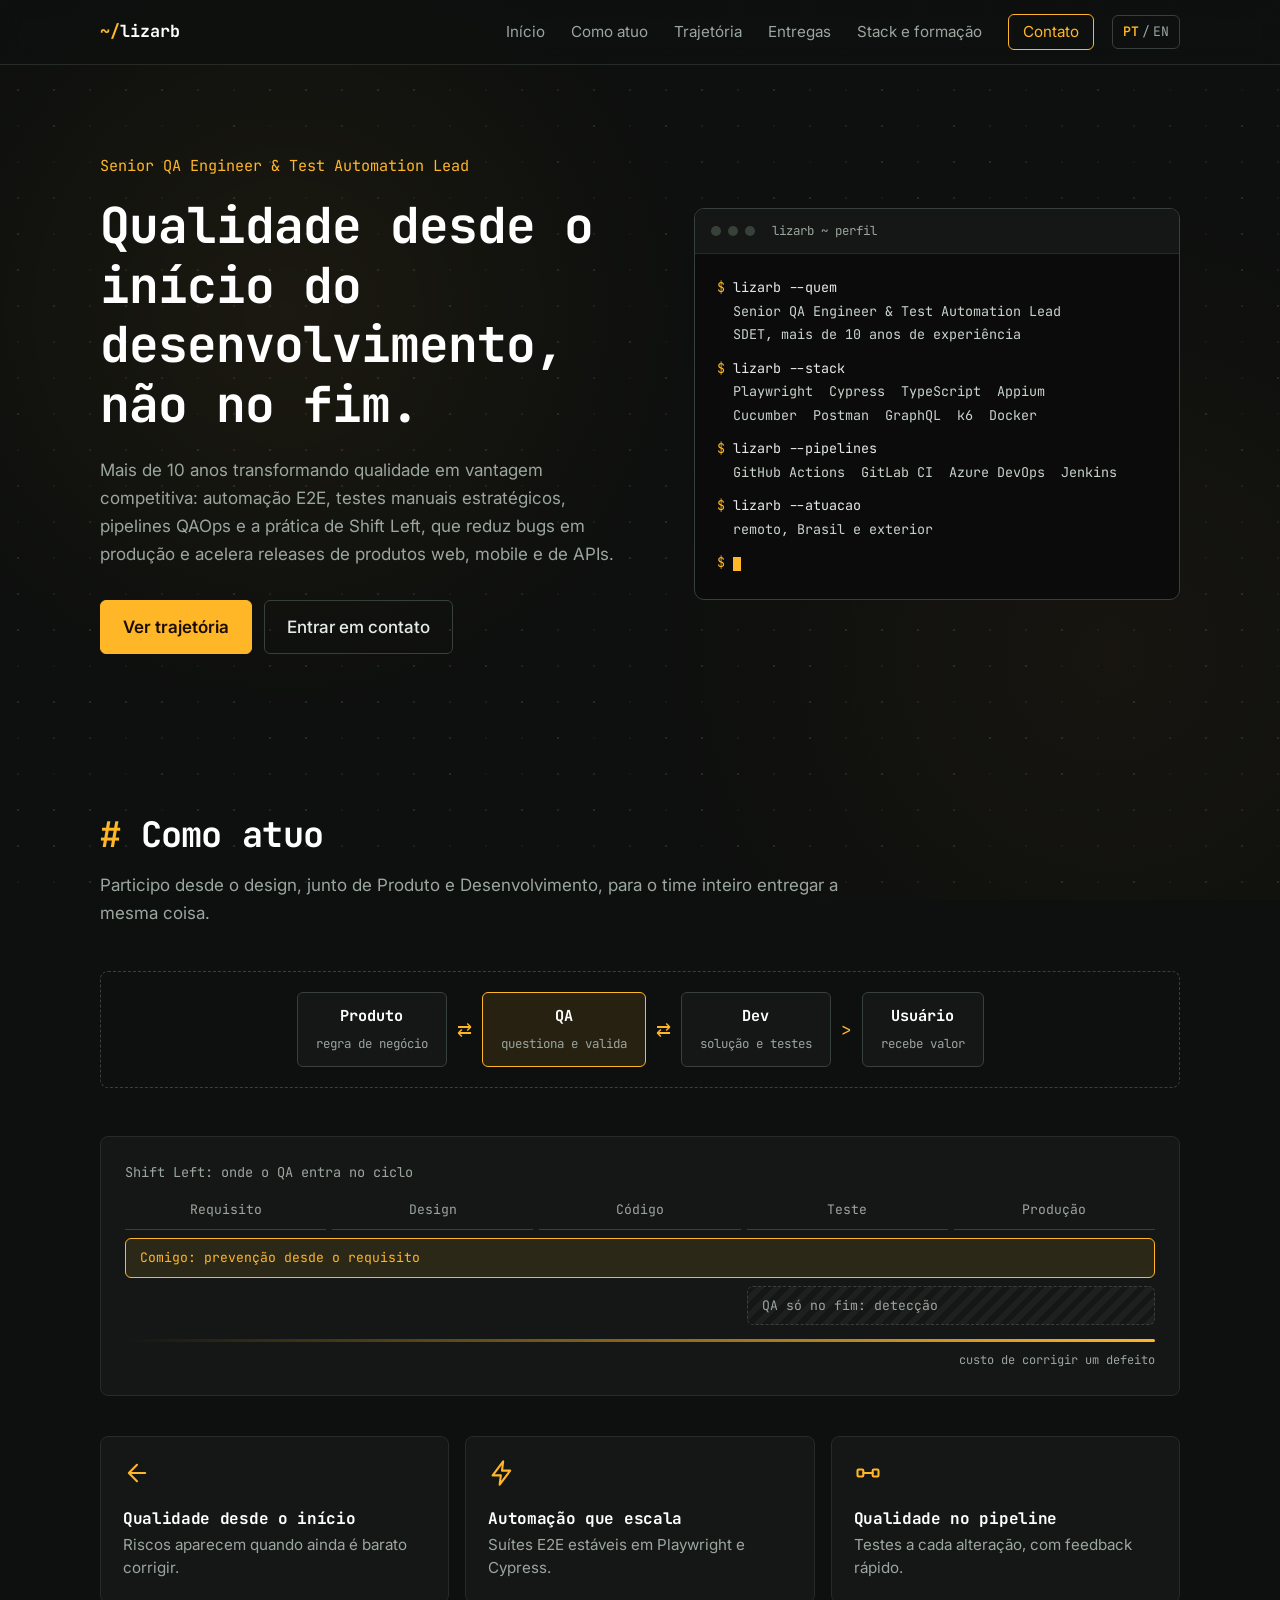
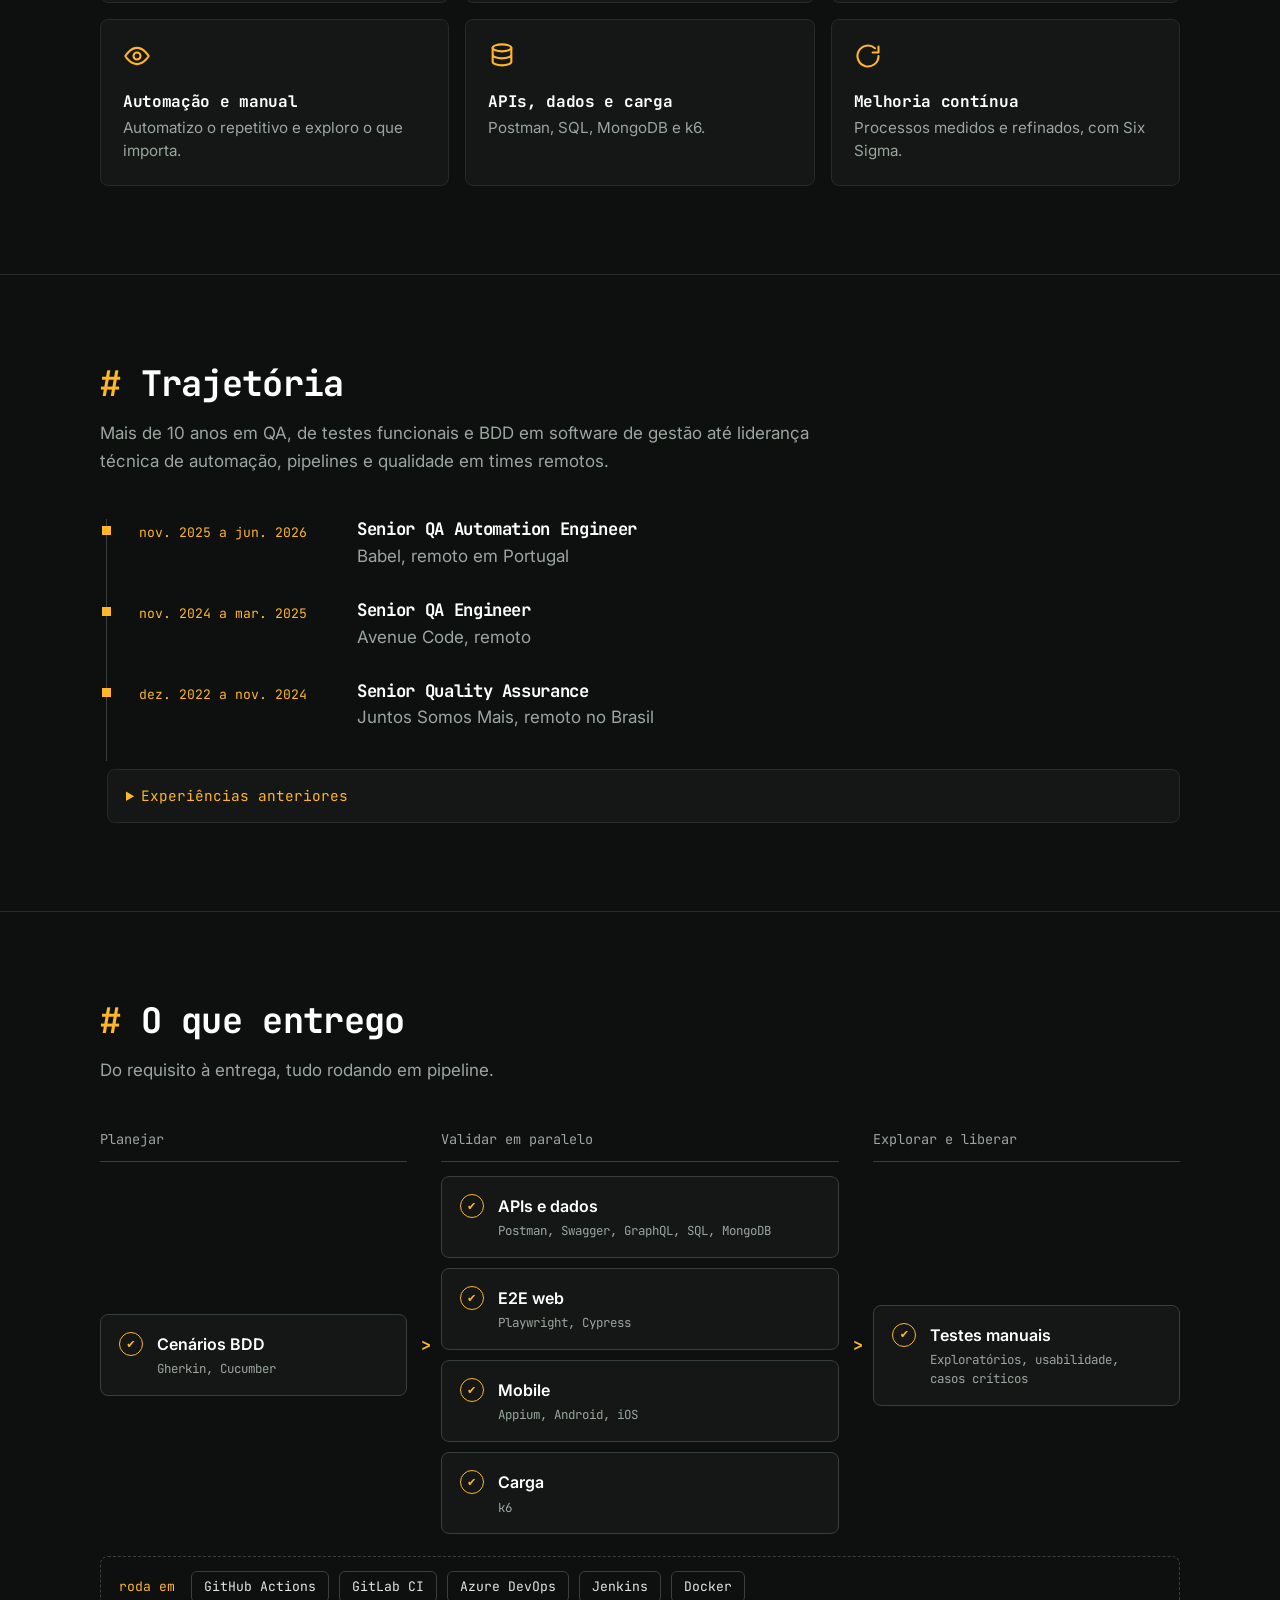
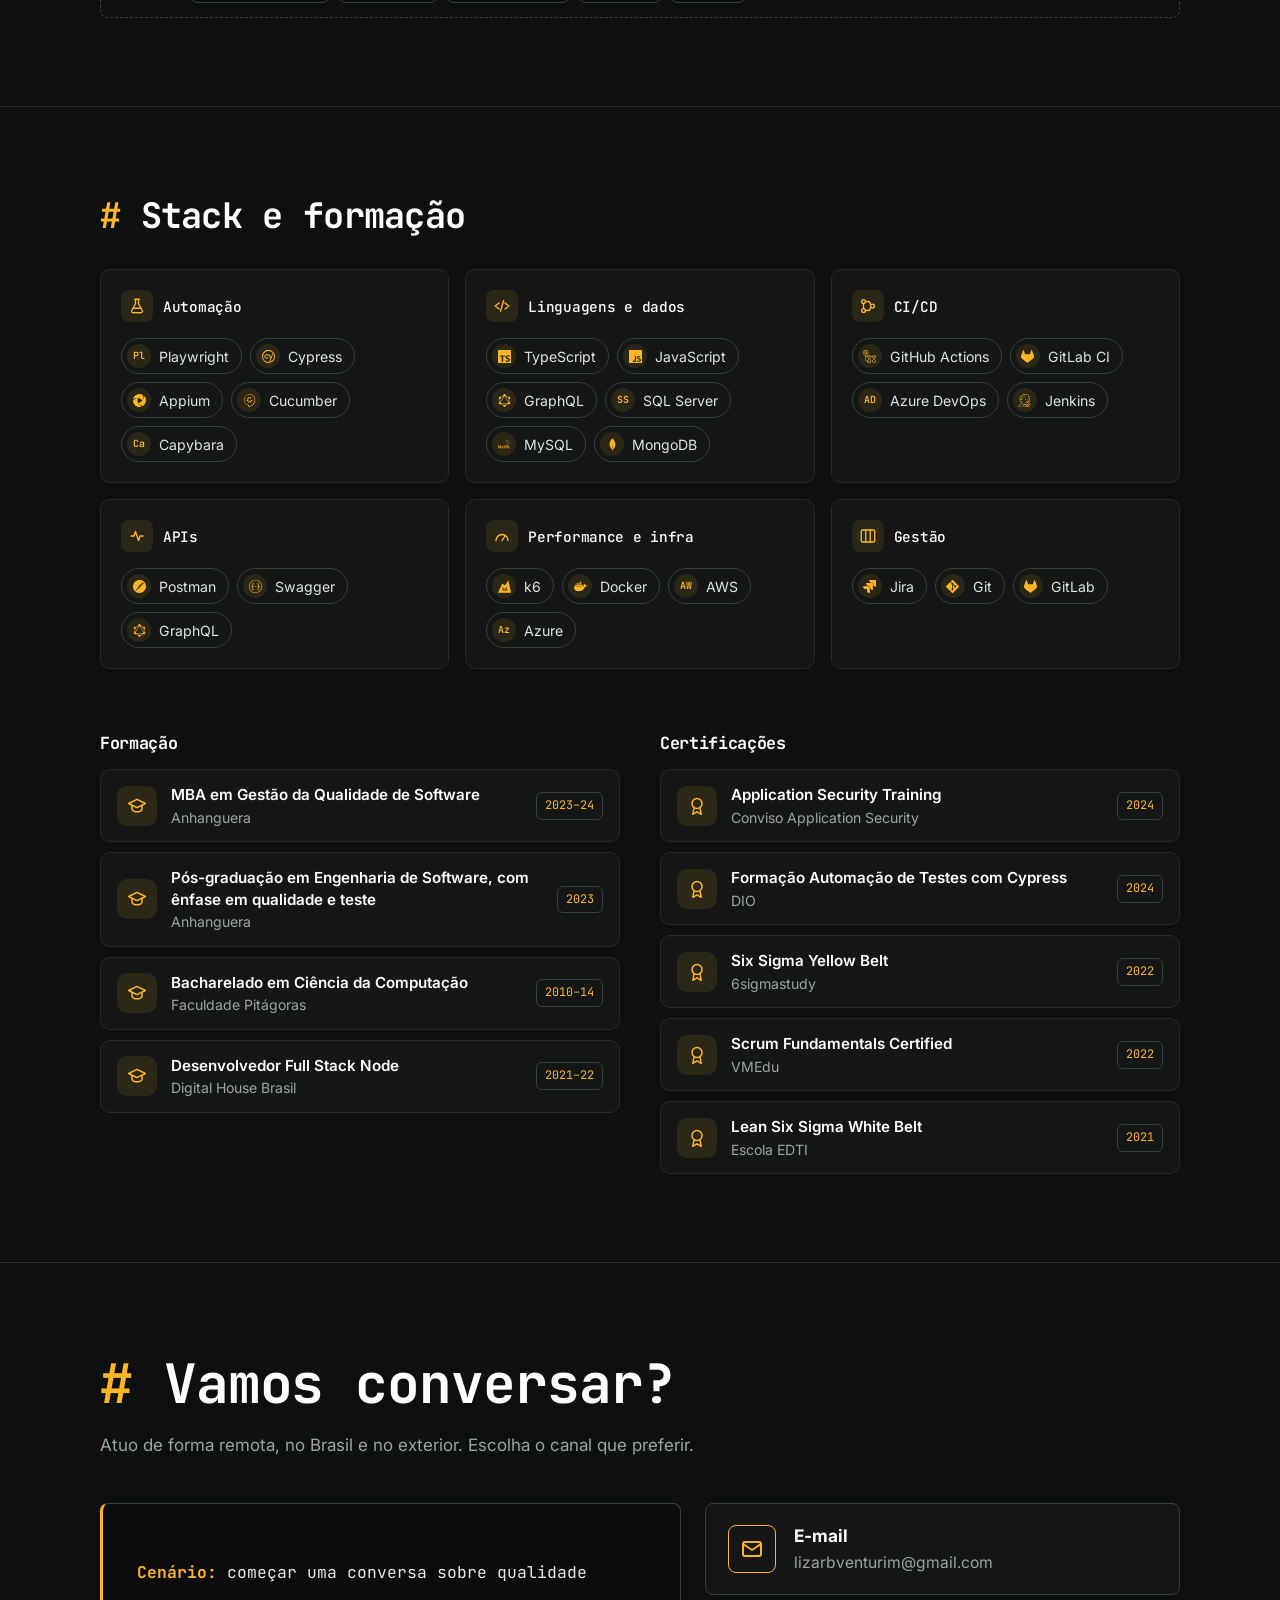
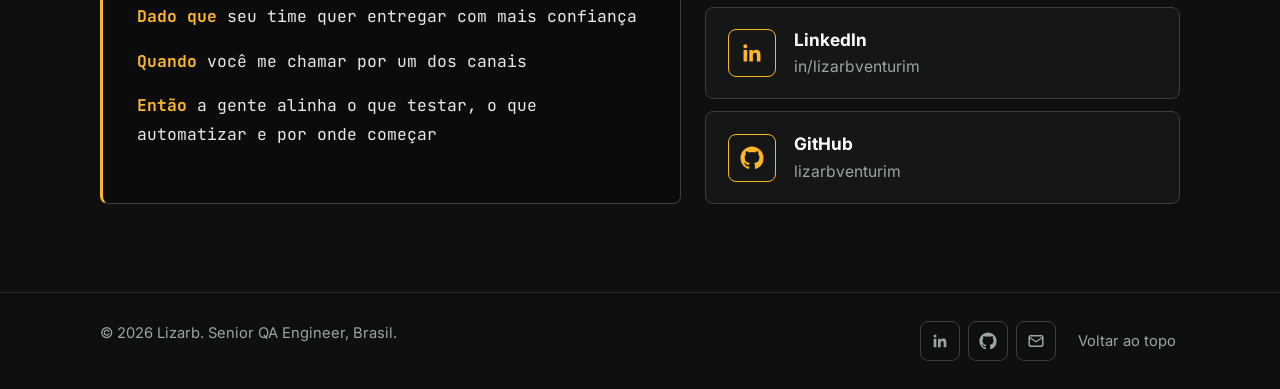
==== commit 114ee360: "feat: domínio personalizado lizarb.venturim.me" ====
--- a/index.html
+++ b/index.html
@@ -8,18 +8,18 @@
   <meta property="og:title" content="Lizarb | Senior QA Engineer &amp; Test Automation Lead" />
   <meta property="og:description" content="Qualidade desde o início do desenvolvimento: automação E2E, APIs, QAOps, mobile e performance." />
   <meta property="og:type" content="website" />
-  <meta property="og:image" content="https://lizarbventurim.github.io/assets/og.png" />
+  <meta property="og:image" content="https://lizarb.venturim.me/assets/og.png" />
   <meta property="og:image:width" content="1200" />
   <meta property="og:image:height" content="630" />
   <meta property="og:image:alt" content="Lizarb, Senior QA Engineer e Test Automation Lead" />
   <meta name="twitter:card" content="summary_large_image" />
-  <meta name="twitter:image" content="https://lizarbventurim.github.io/assets/og.png" />
+  <meta name="twitter:image" content="https://lizarb.venturim.me/assets/og.png" />
   <meta property="og:locale" content="pt_BR" />
   <meta property="og:locale:alternate" content="en_US" />
-  <link rel="canonical" href="https://lizarbventurim.github.io/" />
-  <link rel="alternate" hreflang="pt-BR" href="https://lizarbventurim.github.io/" />
-  <link rel="alternate" hreflang="en" href="https://lizarbventurim.github.io/en/" />
-  <link rel="alternate" hreflang="x-default" href="https://lizarbventurim.github.io/" />
+  <link rel="canonical" href="https://lizarb.venturim.me/" />
+  <link rel="alternate" hreflang="pt-BR" href="https://lizarb.venturim.me/" />
+  <link rel="alternate" hreflang="en" href="https://lizarb.venturim.me/en/" />
+  <link rel="alternate" hreflang="x-default" href="https://lizarb.venturim.me/" />
   <meta name="theme-color" content="#0e100f" />
   <link rel="icon" href="data:image/svg+xml,%3Csvg xmlns='http://www.w3.org/2000/svg' viewBox='0 0 64 64'%3E%3Crect width='64' height='64' rx='12' fill='%230e100f'/%3E%3Cpath d='M14 20l16 12-16 12' fill='none' stroke='%23ffb627' stroke-width='6' stroke-linecap='round' stroke-linejoin='round'/%3E%3Cpath d='M34 46h18' stroke='%23ffb627' stroke-width='6' stroke-linecap='round'/%3E%3C/svg%3E" />
   <link rel="preconnect" href="https://fonts.googleapis.com" />
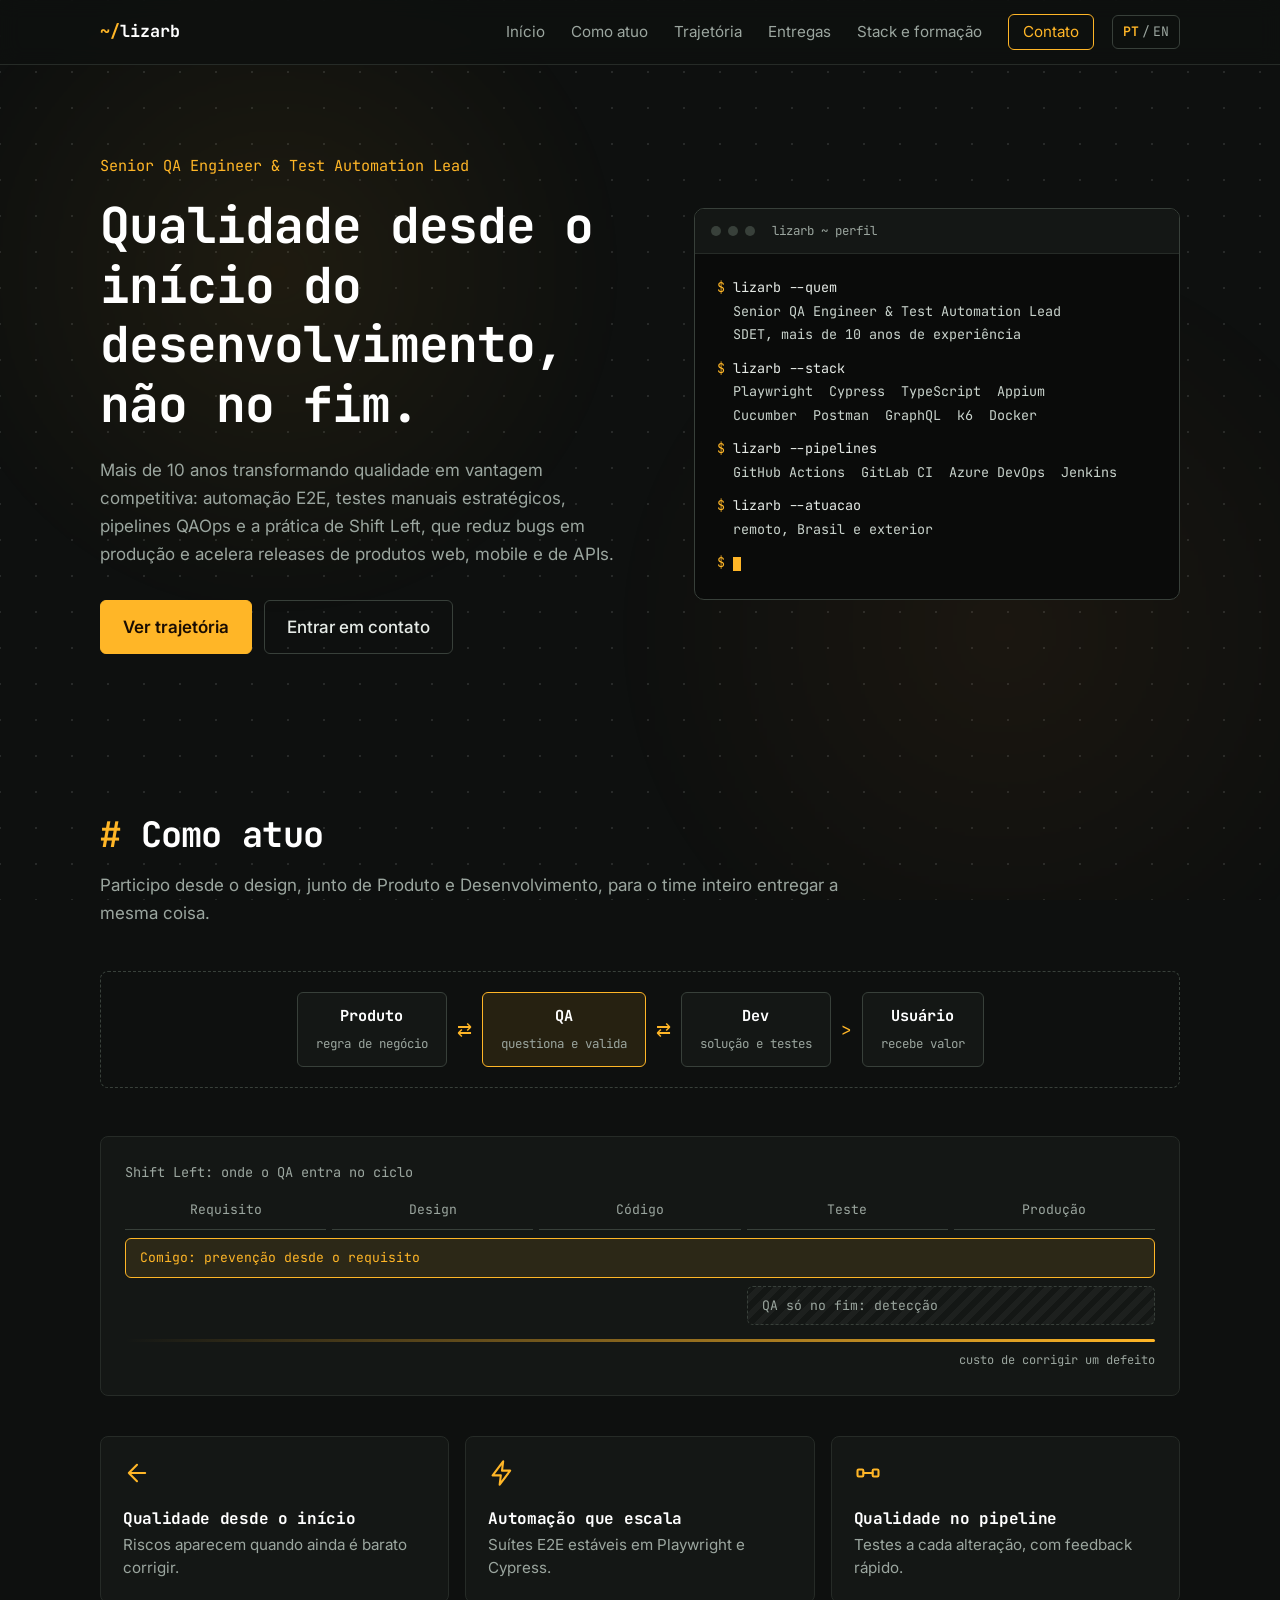
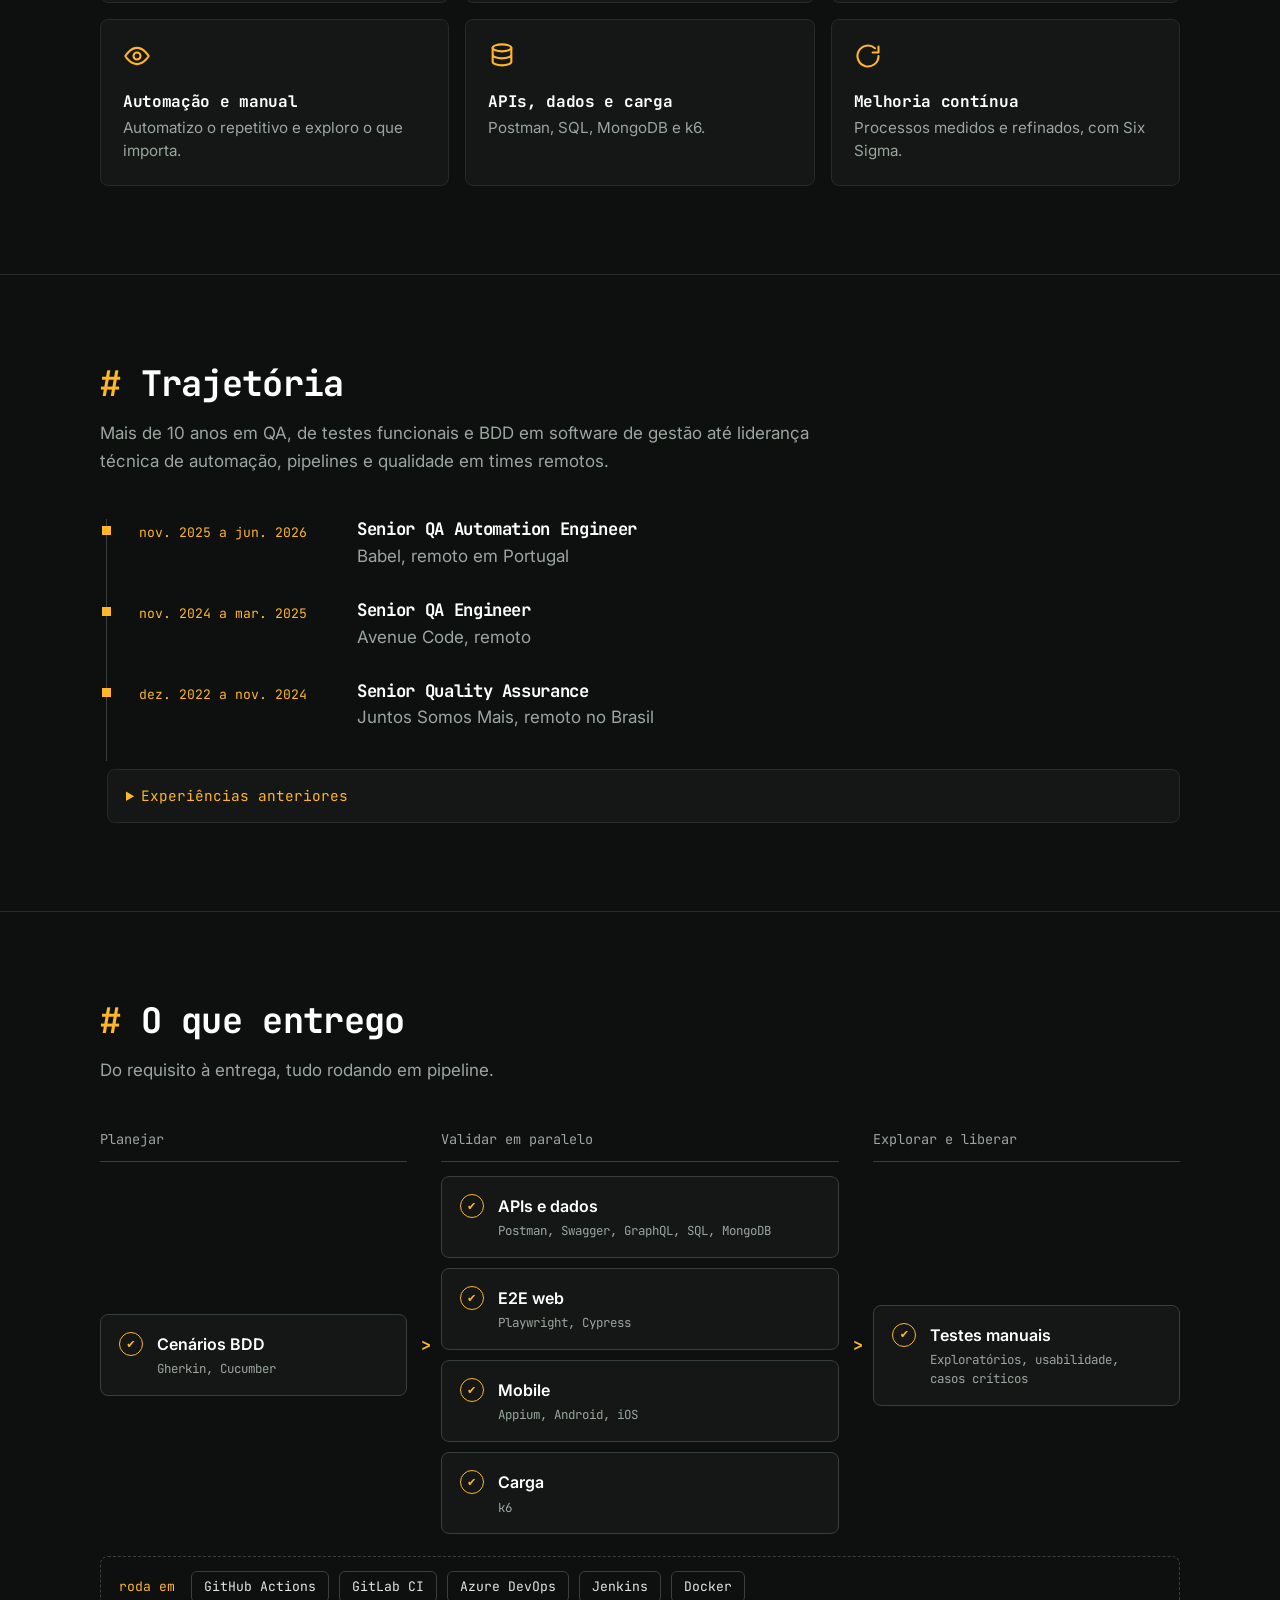
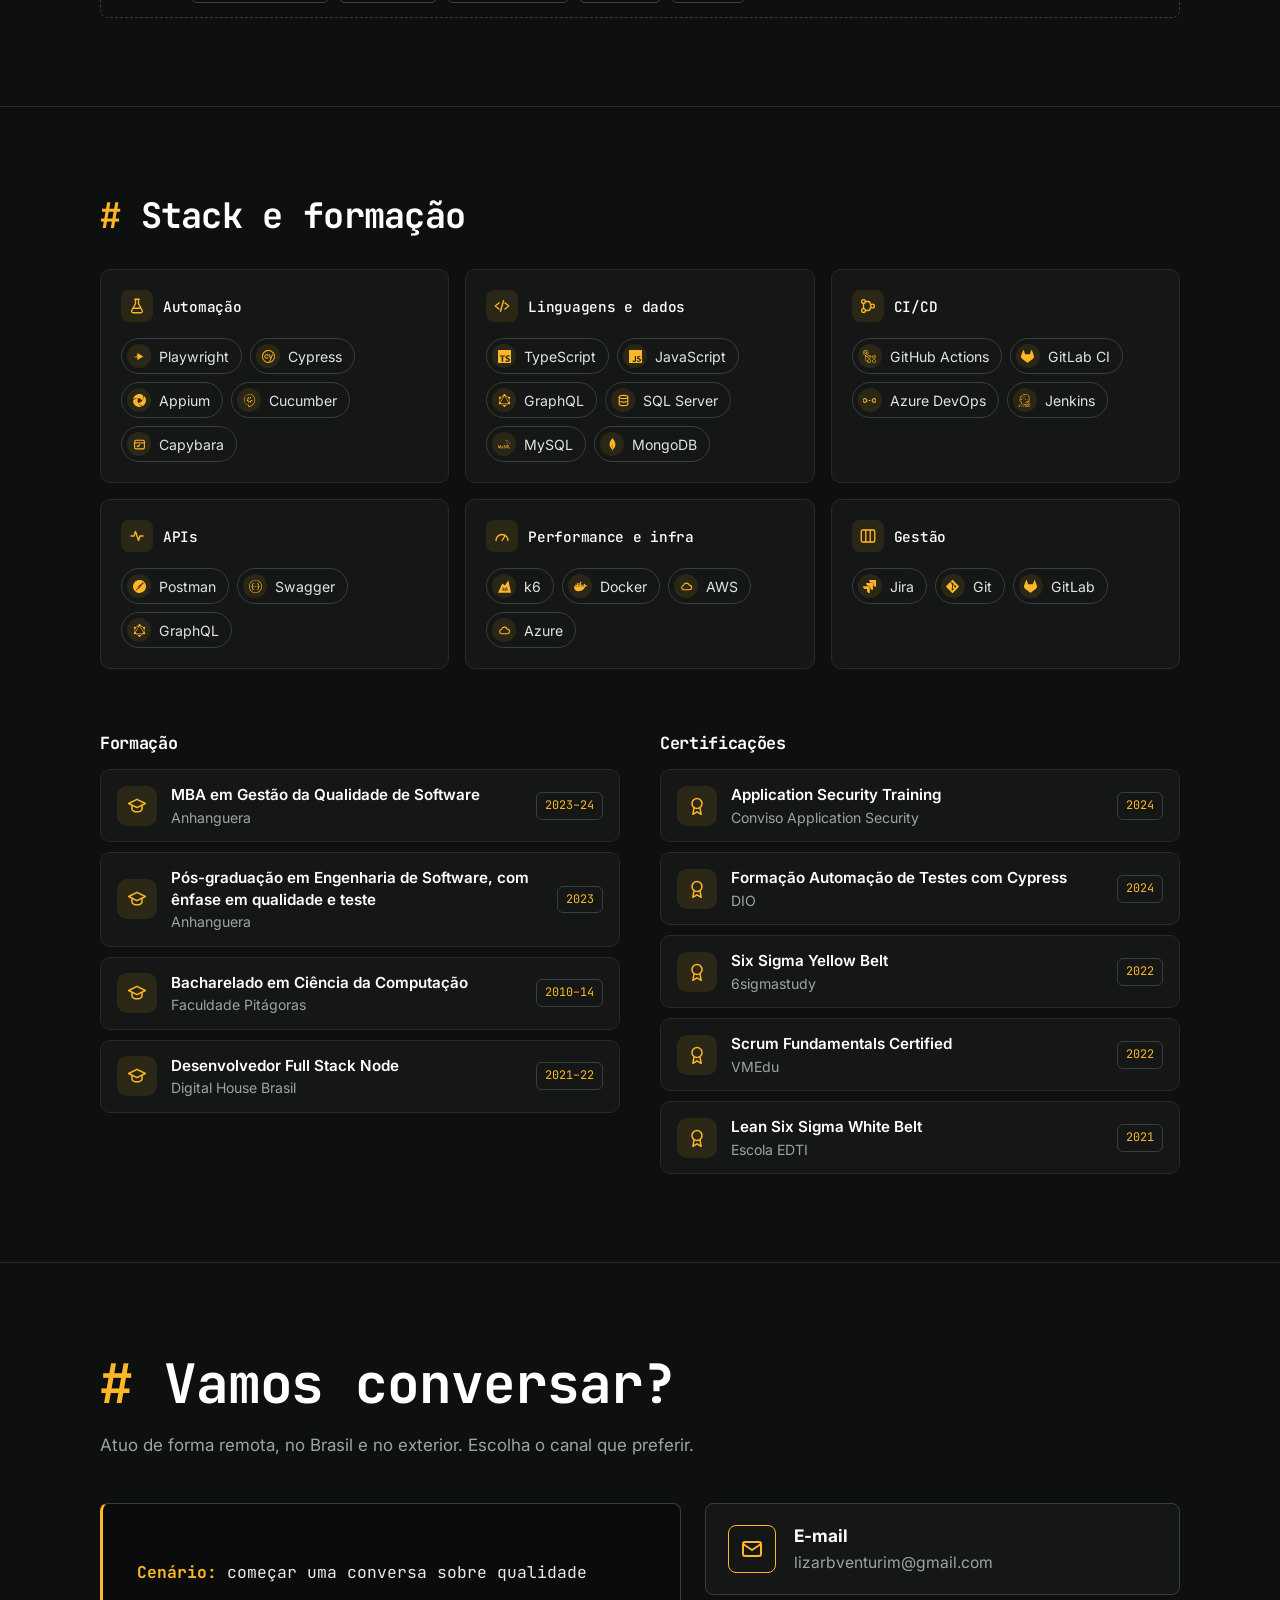
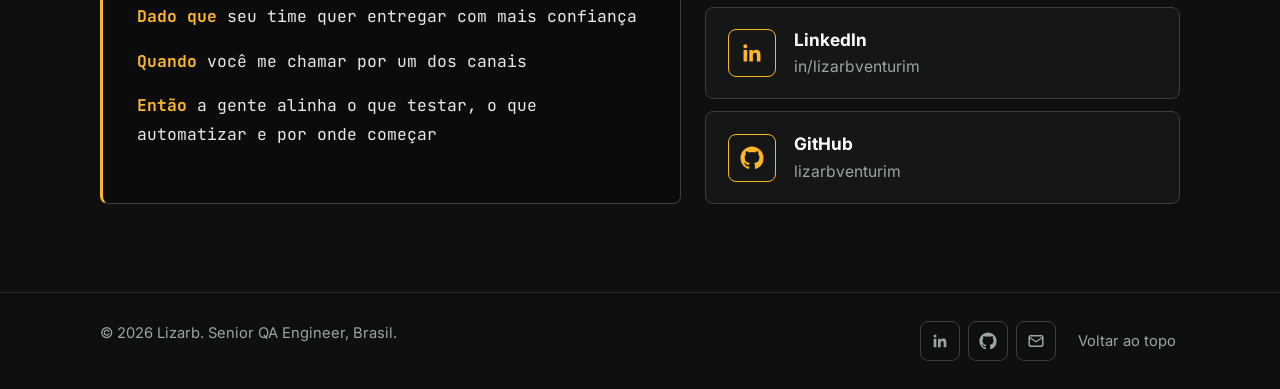
==== commit 78d6711a: "feat: 404, sitemap, robots, og em inglês, ícones restantes, fundo otimizado e acessibilidade do sele" ====
--- a/index.html
+++ b/index.html
@@ -29,6 +29,7 @@
 </head>
 <body>
   <a class="skip" href="#conteudo">Pular para o conteúdo</a>
+  <div class="bgfx" aria-hidden="true"><i class="blob b1"></i><i class="blob b2"></i><i class="glow" id="glow"></i></div>
   <canvas id="bg" aria-hidden="true"></canvas>
 
   <header class="nav" id="topo">
@@ -43,7 +44,7 @@
         <a href="#stack">Stack e formação</a>
         <a href="#contato" class="nav__cta">Contato</a>
       </nav>
-      <a href="en/" class="lang" hreflang="en" lang="en" aria-label="Switch to English"><b>PT</b><span aria-hidden="true">/</span>EN</a>
+      <a href="en/" class="lang" hreflang="en" lang="en"><b>PT</b><span aria-hidden="true">/</span>EN<span class="sr"> (Switch to English)</span></a>
     </div>
   </header>
 
@@ -235,11 +236,11 @@
           <div class="sgroup">
             <h3 class="sgroup__t"><span class="sgroup__i"><svg viewBox="0 0 24 24" fill="none" stroke="currentColor" stroke-width="1.8" stroke-linecap="round" stroke-linejoin="round" aria-hidden="true"><path d="M9 3h6M10 3v6l-5 9a2 2 0 0 0 1.8 3h10.4a2 2 0 0 0 1.8-3l-5-9V3"/><path d="M7.5 15h9"/></svg></span>Automação</h3>
             <ul class="chips">
-              <li><span class="chip__m" aria-hidden="true">Pl</span>Playwright</li>
+              <li><span class="chip__m chip__m--logo" aria-hidden="true"><i style="--ic:url(assets/icons/playwright.svg)"></i></span>Playwright</li>
               <li><span class="chip__m chip__m--logo" aria-hidden="true"><i style="--ic:url(assets/icons/cypress.svg)"></i></span>Cypress</li>
               <li><span class="chip__m chip__m--logo" aria-hidden="true"><i style="--ic:url(assets/icons/appium.svg)"></i></span>Appium</li>
               <li><span class="chip__m chip__m--logo" aria-hidden="true"><i style="--ic:url(assets/icons/cucumber.svg)"></i></span>Cucumber</li>
-              <li><span class="chip__m" aria-hidden="true">Ca</span>Capybara</li>
+              <li><span class="chip__m chip__m--logo" aria-hidden="true"><i style="--ic:url(assets/icons/capybara.svg)"></i></span>Capybara</li>
             </ul>
           </div>
           <div class="sgroup">
@@ -248,7 +249,7 @@
               <li><span class="chip__m chip__m--logo" aria-hidden="true"><i style="--ic:url(assets/icons/typescript.svg)"></i></span>TypeScript</li>
               <li><span class="chip__m chip__m--logo" aria-hidden="true"><i style="--ic:url(assets/icons/javascript.svg)"></i></span>JavaScript</li>
               <li><span class="chip__m chip__m--logo" aria-hidden="true"><i style="--ic:url(assets/icons/graphql.svg)"></i></span>GraphQL</li>
-              <li><span class="chip__m" aria-hidden="true">SS</span>SQL Server</li>
+              <li><span class="chip__m chip__m--logo" aria-hidden="true"><i style="--ic:url(assets/icons/sqlserver.svg)"></i></span>SQL Server</li>
               <li><span class="chip__m chip__m--logo" aria-hidden="true"><i style="--ic:url(assets/icons/mysql.svg)"></i></span>MySQL</li>
               <li><span class="chip__m chip__m--logo" aria-hidden="true"><i style="--ic:url(assets/icons/mongodb.svg)"></i></span>MongoDB</li>
             </ul>
@@ -258,7 +259,7 @@
             <ul class="chips">
               <li><span class="chip__m chip__m--logo" aria-hidden="true"><i style="--ic:url(assets/icons/githubactions.svg)"></i></span>GitHub Actions</li>
               <li><span class="chip__m chip__m--logo" aria-hidden="true"><i style="--ic:url(assets/icons/gitlab.svg)"></i></span>GitLab CI</li>
-              <li><span class="chip__m" aria-hidden="true">AD</span>Azure DevOps</li>
+              <li><span class="chip__m chip__m--logo" aria-hidden="true"><i style="--ic:url(assets/icons/azuredevops.svg)"></i></span>Azure DevOps</li>
               <li><span class="chip__m chip__m--logo" aria-hidden="true"><i style="--ic:url(assets/icons/jenkins.svg)"></i></span>Jenkins</li>
             </ul>
           </div>
@@ -275,8 +276,8 @@
             <ul class="chips">
               <li><span class="chip__m chip__m--logo" aria-hidden="true"><i style="--ic:url(assets/icons/k6.svg)"></i></span>k6</li>
               <li><span class="chip__m chip__m--logo" aria-hidden="true"><i style="--ic:url(assets/icons/docker.svg)"></i></span>Docker</li>
-              <li><span class="chip__m" aria-hidden="true">AW</span>AWS</li>
-              <li><span class="chip__m" aria-hidden="true">Az</span>Azure</li>
+              <li><span class="chip__m chip__m--logo" aria-hidden="true"><i style="--ic:url(assets/icons/cloud.svg)"></i></span>AWS</li>
+              <li><span class="chip__m chip__m--logo" aria-hidden="true"><i style="--ic:url(assets/icons/cloud.svg)"></i></span>Azure</li>
             </ul>
           </div>
           <div class="sgroup">
--- a/style.css
+++ b/style.css
@@ -226,3 +226,20 @@
   .lang{order:2;margin-left:auto}
   .nav__toggle{order:3;margin-left:10px}
 }
+
+.nf{min-height:100vh;display:grid;align-items:center;padding:40px 0}
+.nf__code{font-family:var(--mono);font-size:clamp(4rem,14vw,8rem);font-weight:700;color:var(--accent);line-height:1}
+.nf h1{font-size:clamp(1.5rem,4vw,2.2rem);margin:18px 0 12px}
+.nf__t{color:var(--muted);margin-bottom:28px}
+
+.sr{position:absolute;width:1px;height:1px;overflow:hidden;clip:rect(0 0 0 0);white-space:nowrap}
+.bgfx{position:fixed;inset:0;z-index:-1;pointer-events:none;overflow:hidden;
+  background-image:radial-gradient(circle,rgba(210,220,212,.13) 1.1px,transparent 1.4px);background-size:36px 36px;background-position:18px 18px}
+.blob{position:absolute;border-radius:50%;will-change:transform;filter:blur(2px)}
+.b1{width:760px;height:760px;left:-8%;top:-12%;background:radial-gradient(circle,rgba(255,182,39,.07),transparent 65%);animation:drift1 38s ease-in-out infinite alternate}
+.b2{width:860px;height:860px;right:-12%;bottom:-18%;background:radial-gradient(circle,rgba(255,140,40,.055),transparent 65%);animation:drift2 46s ease-in-out infinite alternate}
+.glow{position:absolute;left:0;top:0;width:520px;height:520px;margin:-260px 0 0 -260px;border-radius:50%;background:radial-gradient(circle,rgba(255,182,39,.10),transparent 65%);opacity:0;transition:opacity .4s;will-change:transform}
+.glow.on{opacity:1}
+@keyframes drift1{to{transform:translate(18vw,14vh)}}
+@keyframes drift2{to{transform:translate(-16vw,-12vh)}}
+@media (prefers-reduced-motion:reduce){.blob{animation:none}}
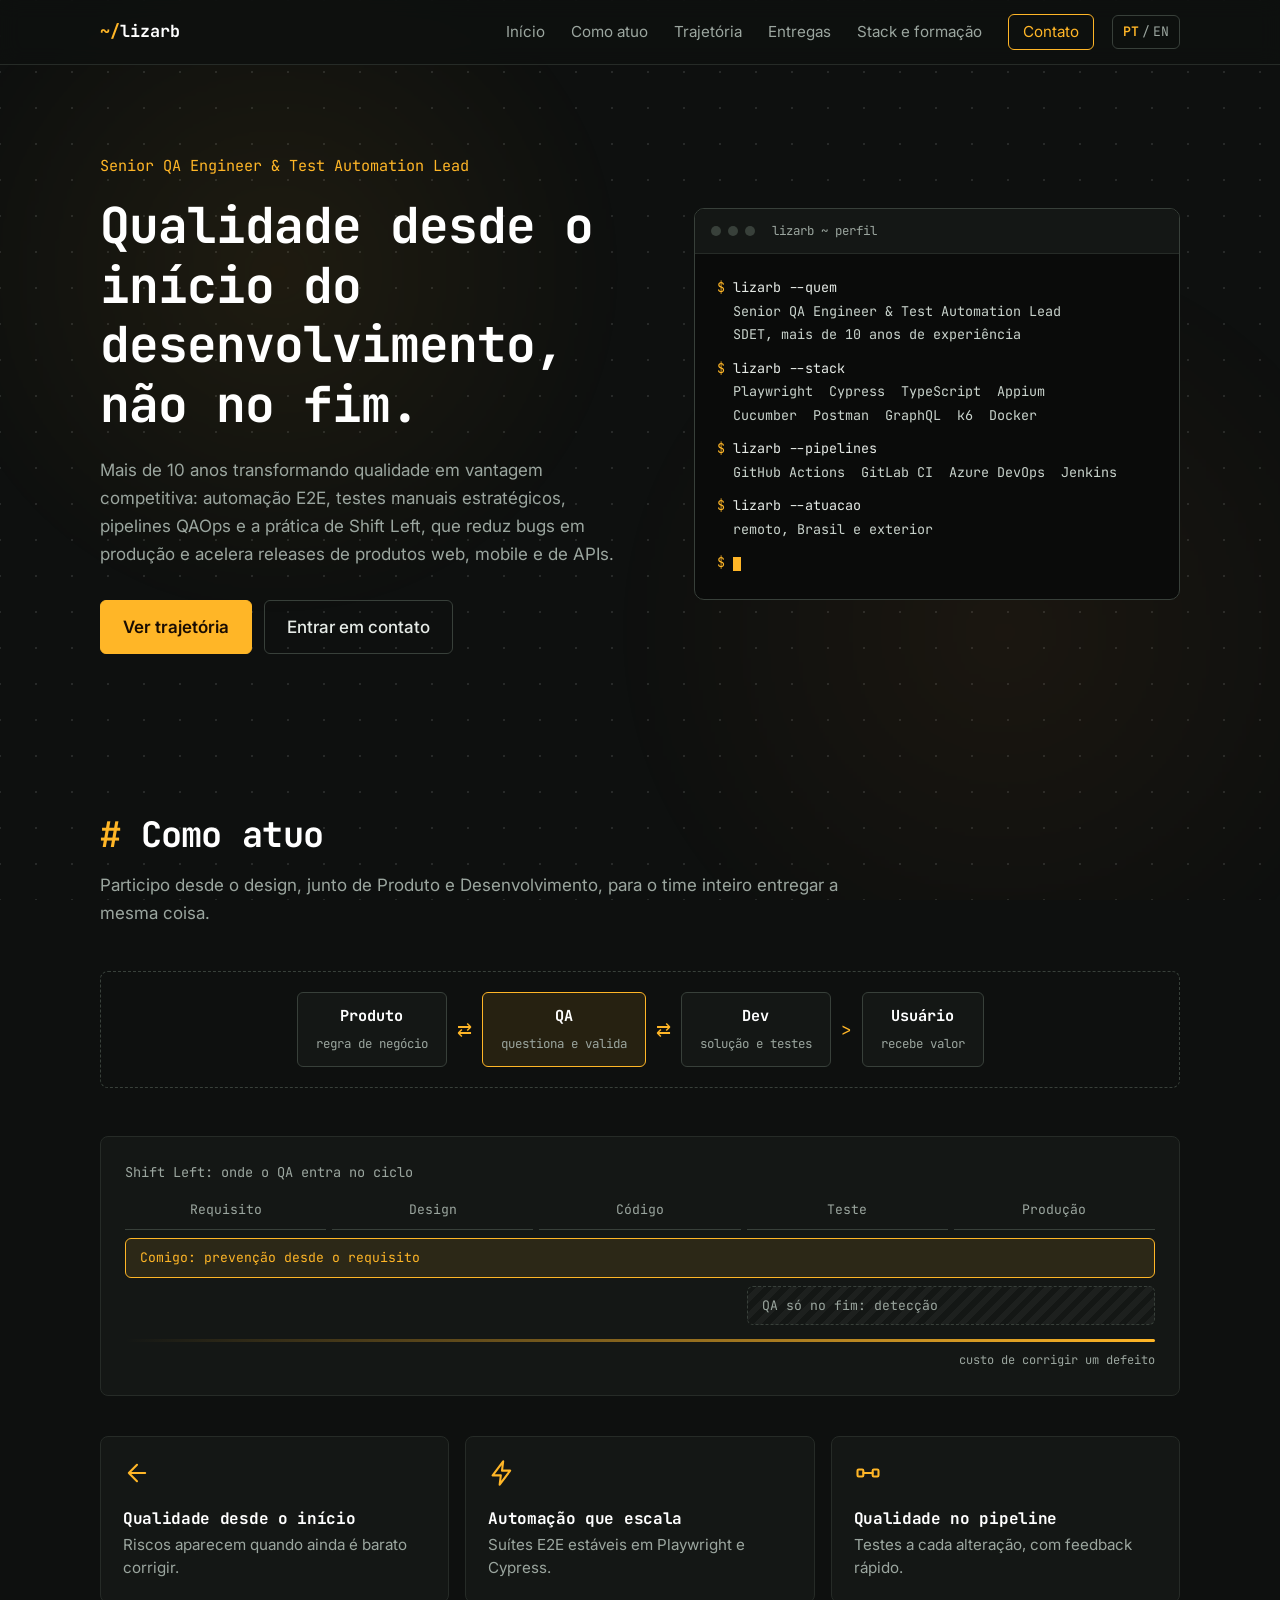
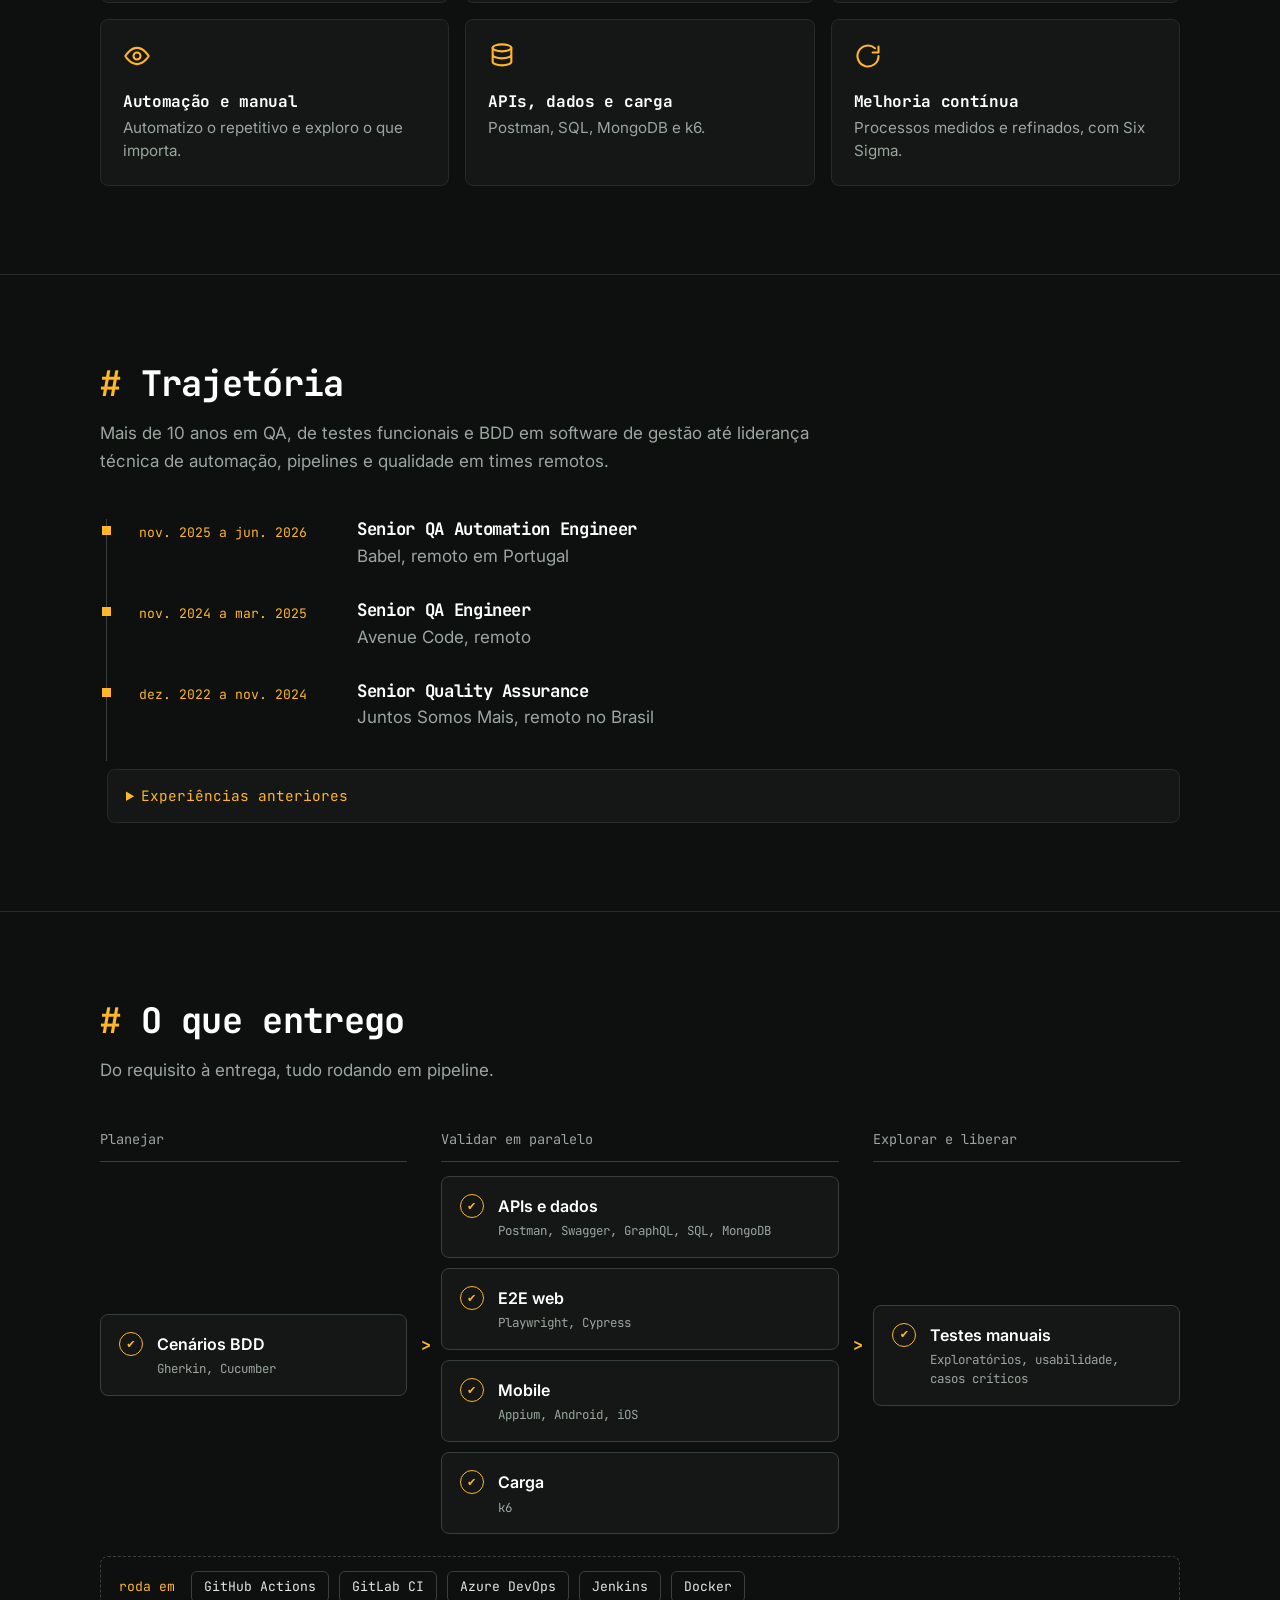
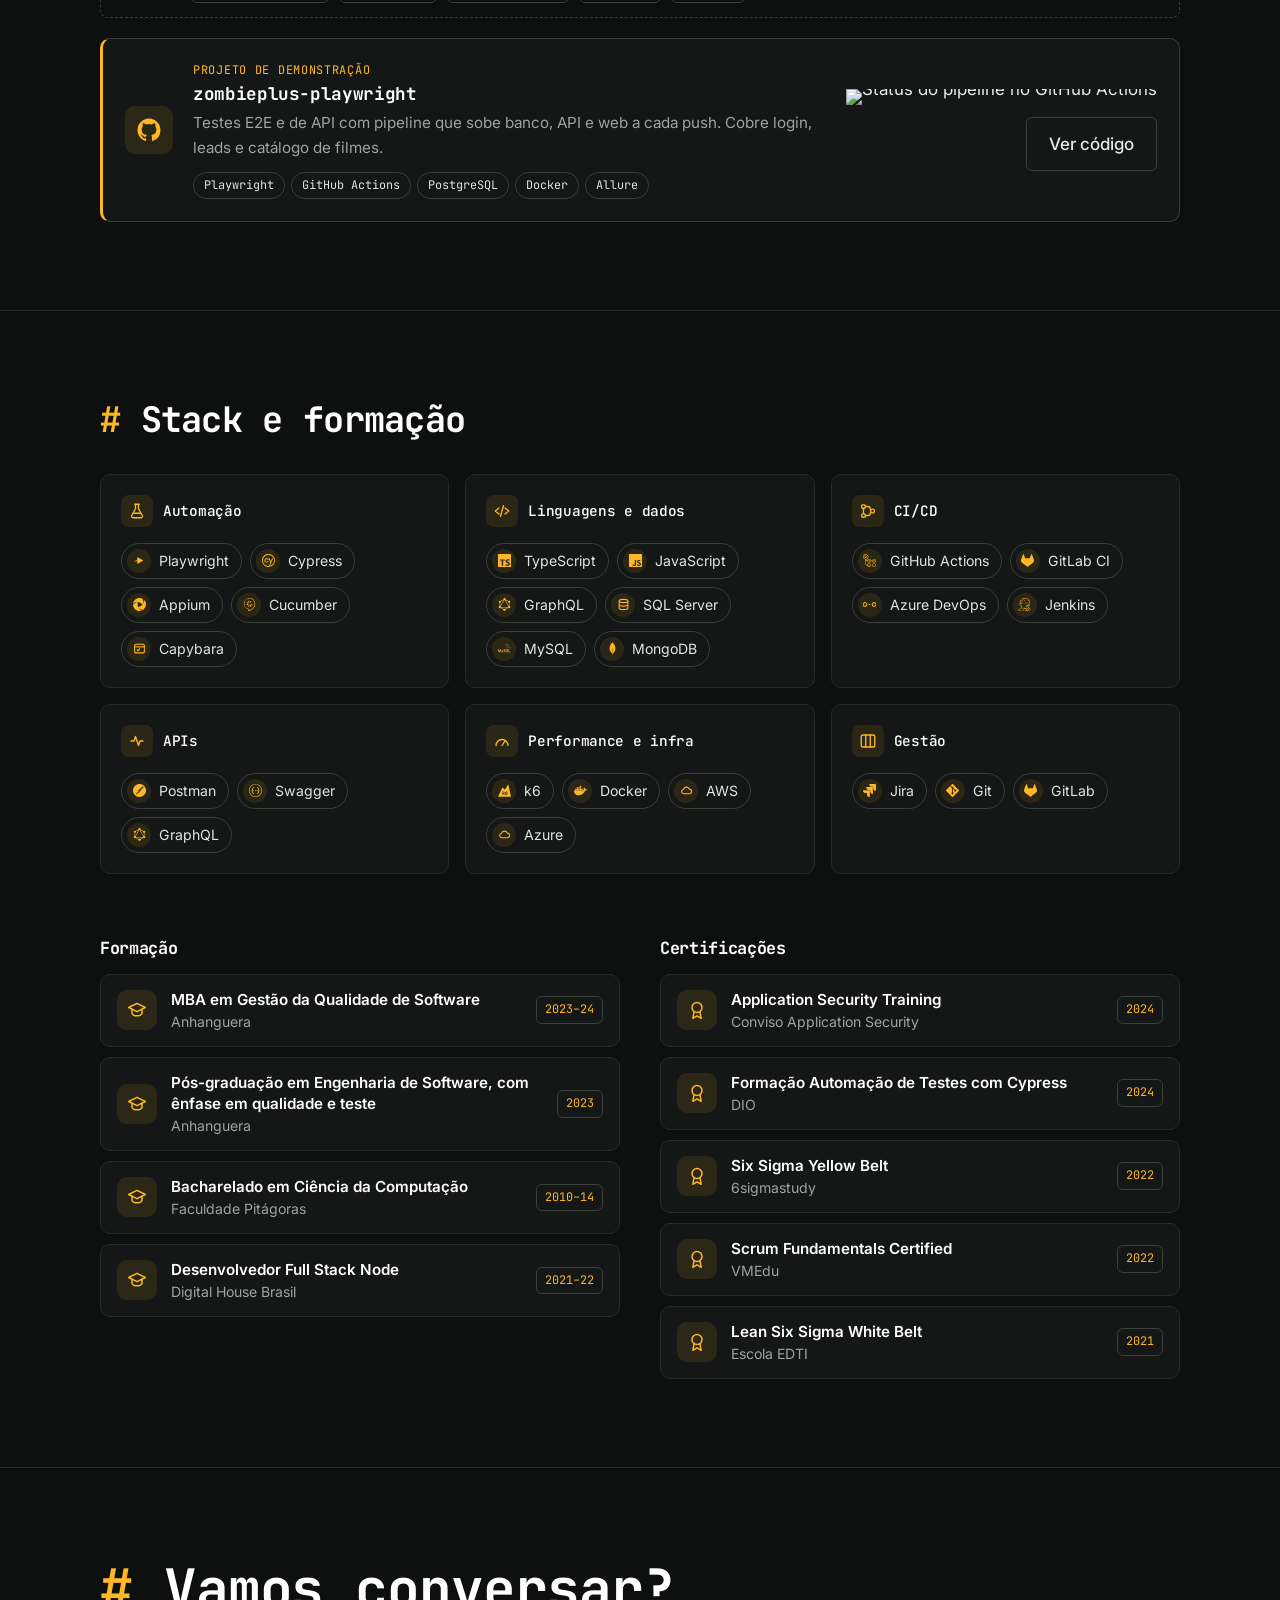
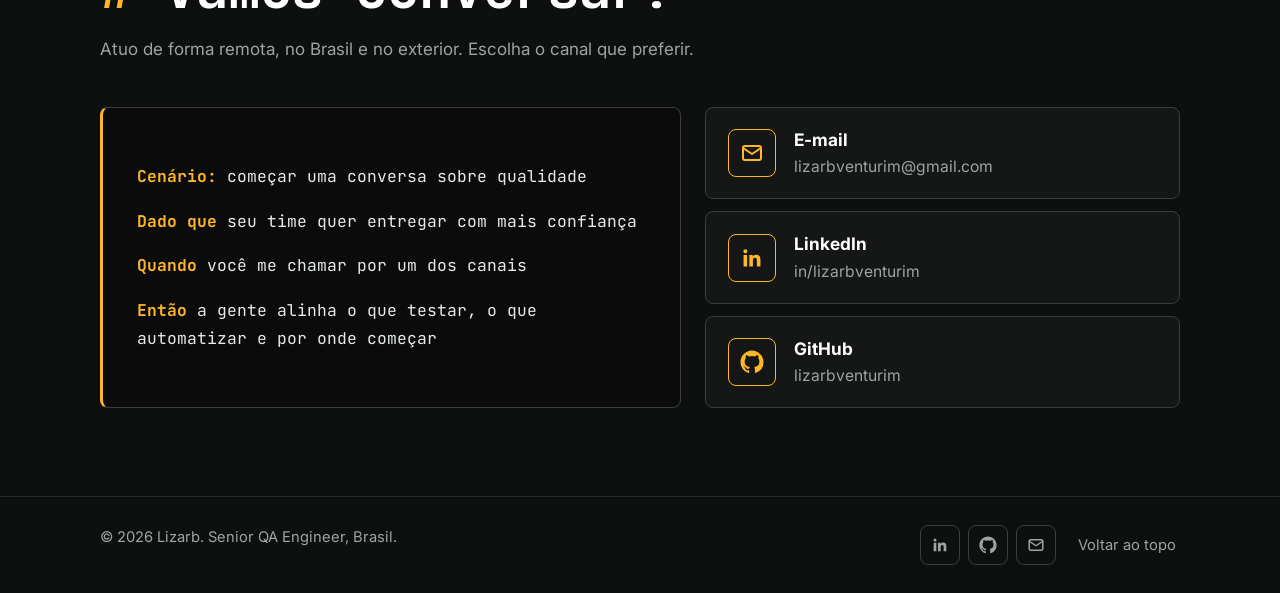
==== commit f5f7ce4a: "feat: projeto de demonstração zombieplus-playwright na seção O que entrego" ====
--- a/index.html
+++ b/index.html
@@ -224,6 +224,20 @@
           <span class="runner__label">roda em</span>
           <span>GitHub Actions</span><span>GitLab CI</span><span>Azure DevOps</span><span>Jenkins</span><span>Docker</span>
         </div>
+
+        <div class="reveal project">
+          <span class="project__icon"><svg viewBox="0 0 24 24" fill="currentColor" aria-hidden="true"><path d="M12 .5C5.73.5.5 5.73.5 12c0 5.08 3.29 9.39 7.86 10.91.58.1.79-.25.79-.56v-2c-3.2.7-3.88-1.54-3.88-1.54-.52-1.33-1.28-1.69-1.28-1.69-1.05-.72.08-.7.08-.7 1.16.08 1.77 1.19 1.77 1.19 1.03 1.77 2.7 1.26 3.36.96.1-.75.4-1.26.73-1.55-2.55-.29-5.24-1.28-5.24-5.68 0-1.26.45-2.28 1.18-3.08-.12-.29-.51-1.46.11-3.05 0 0 .97-.31 3.17 1.18a11 11 0 0 1 5.78 0c2.2-1.49 3.17-1.18 3.17-1.18.62 1.59.23 2.76.11 3.05.74.8 1.18 1.82 1.18 3.08 0 4.41-2.69 5.38-5.26 5.67.41.36.78 1.06.78 2.14v3.17c0 .31.21.67.8.56A11.5 11.5 0 0 0 23.5 12C23.5 5.73 18.27.5 12 .5z"/></svg></span>
+          <div class="project__body">
+            <p class="project__label">Projeto de demonstração</p>
+            <h3>zombieplus-playwright</h3>
+            <p class="project__desc">Testes E2E e de API com pipeline que sobe banco, API e web a cada push. Cobre login, leads e catálogo de filmes.</p>
+            <ul class="project__tags"><li>Playwright</li><li>GitHub Actions</li><li>PostgreSQL</li><li>Docker</li><li>Allure</li></ul>
+          </div>
+          <div class="project__side">
+            <a class="project__badge" href="https://github.com/lizarbventurim/zombieplus-playwright/actions/workflows/playwright.yml" target="_blank" rel="noopener"><img src="https://github.com/lizarbventurim/zombieplus-playwright/actions/workflows/playwright.yml/badge.svg" alt="Status do pipeline no GitHub Actions" height="20" loading="lazy" /></a>
+            <a class="btn" href="https://github.com/lizarbventurim/zombieplus-playwright" target="_blank" rel="noopener">Ver código<span class="sr"> (GitHub)</span></a>
+          </div>
+        </div>
       </div>
     </section>
 
--- a/style.css
+++ b/style.css
@@ -243,3 +243,17 @@
 @keyframes drift1{to{transform:translate(18vw,14vh)}}
 @keyframes drift2{to{transform:translate(-16vw,-12vh)}}
 @media (prefers-reduced-motion:reduce){.blob{animation:none}}
+
+/* Projeto de demonstração */
+.project{display:grid;grid-template-columns:48px 1fr auto;gap:20px;align-items:center;margin-top:20px;padding:22px;border:1px solid var(--line-strong);border-left:3px solid var(--accent);border-radius:10px;background:var(--surface)}
+.project__icon{width:48px;height:48px;border-radius:10px;display:grid;place-items:center;background:var(--accent-soft);color:var(--accent)}
+.project__icon svg{width:24px;height:24px}
+.project__label{font-family:var(--mono);font-size:.74rem;color:var(--accent);text-transform:uppercase;letter-spacing:.06em}
+.project h3{font-size:1.1rem;margin:2px 0 6px}
+.project__desc{color:var(--muted);font-size:.95rem;max-width:62ch}
+.project__tags{display:flex;flex-wrap:wrap;gap:6px;margin-top:12px}
+.project__tags li{font-family:var(--mono);font-size:.74rem;color:#dfe6e1;border:1px solid var(--line-strong);border-radius:999px;padding:3px 10px}
+.project__side{display:flex;flex-direction:column;align-items:flex-end;gap:12px}
+.project__badge{display:block;line-height:0}
+@media (max-width:900px){.project{grid-template-columns:48px 1fr}.project__side{grid-column:1 / -1;flex-direction:row;align-items:center;justify-content:space-between}}
+.project .btn{white-space:nowrap}
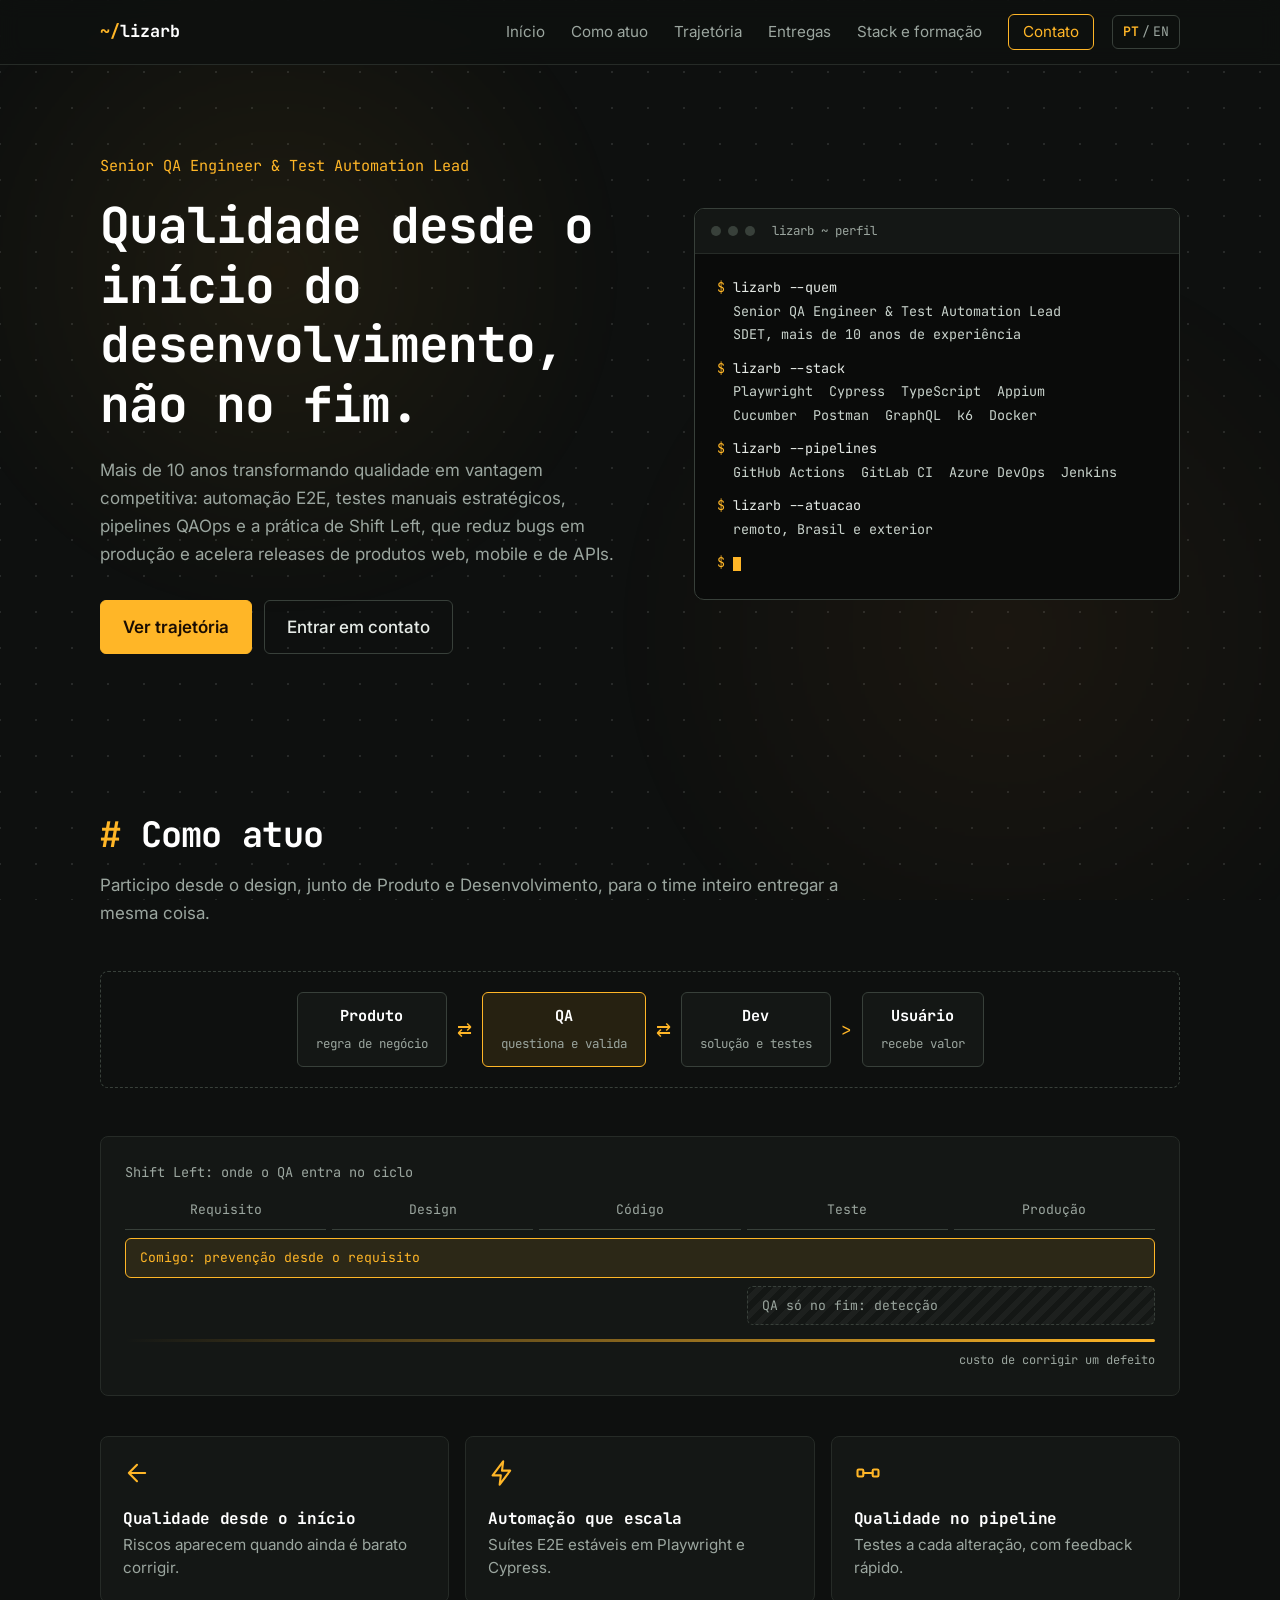
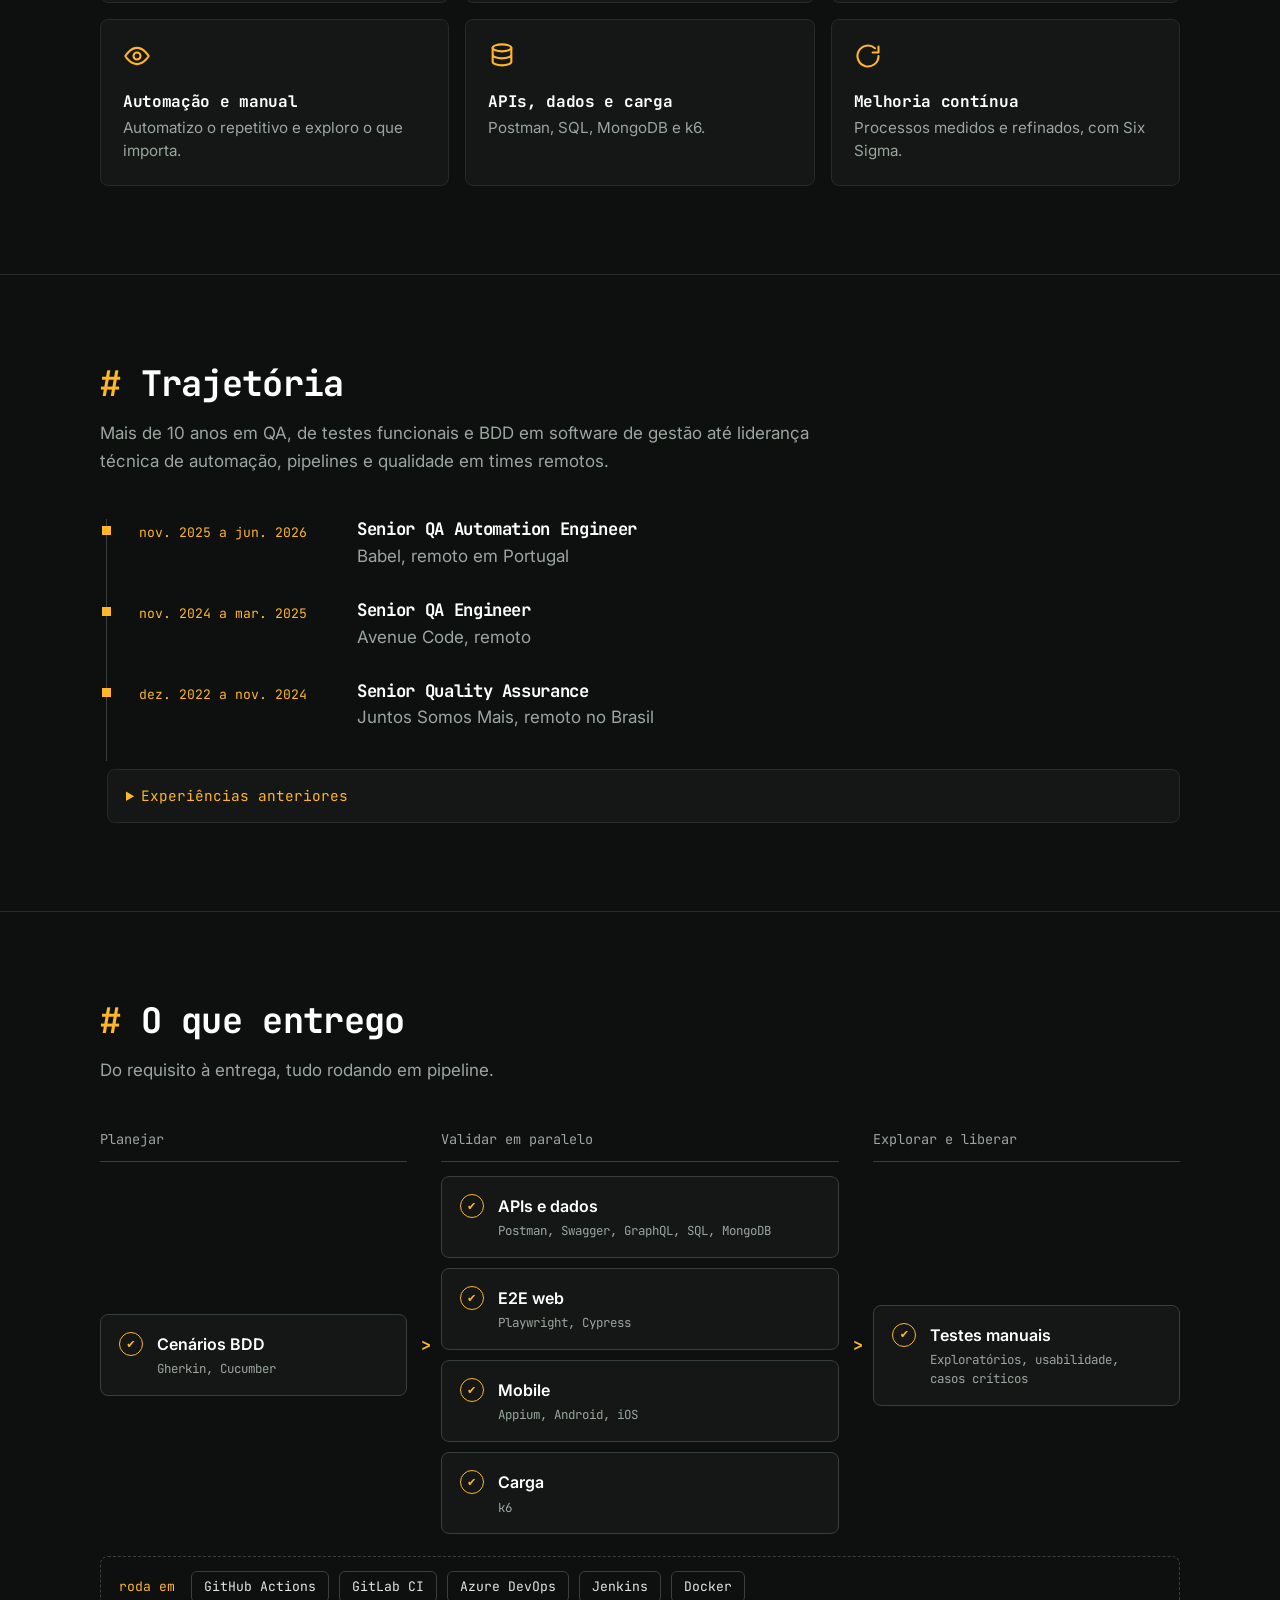
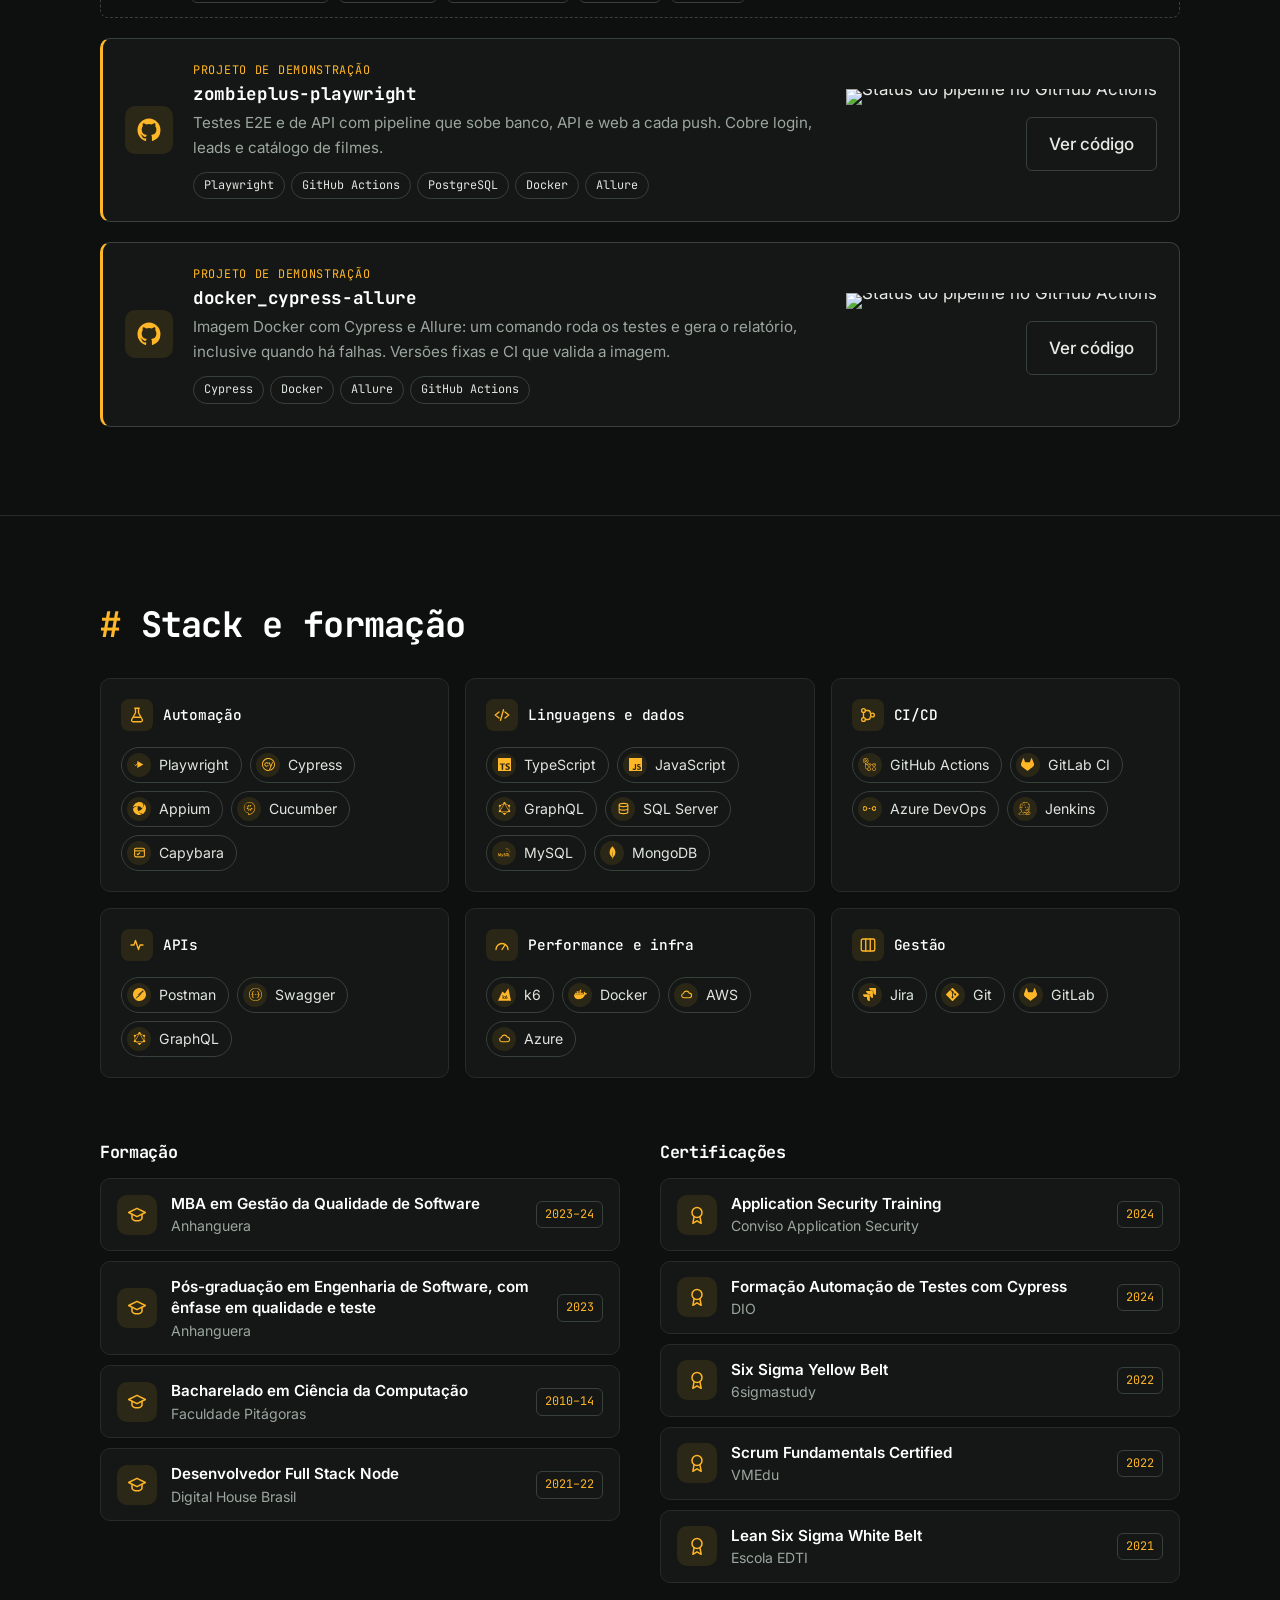
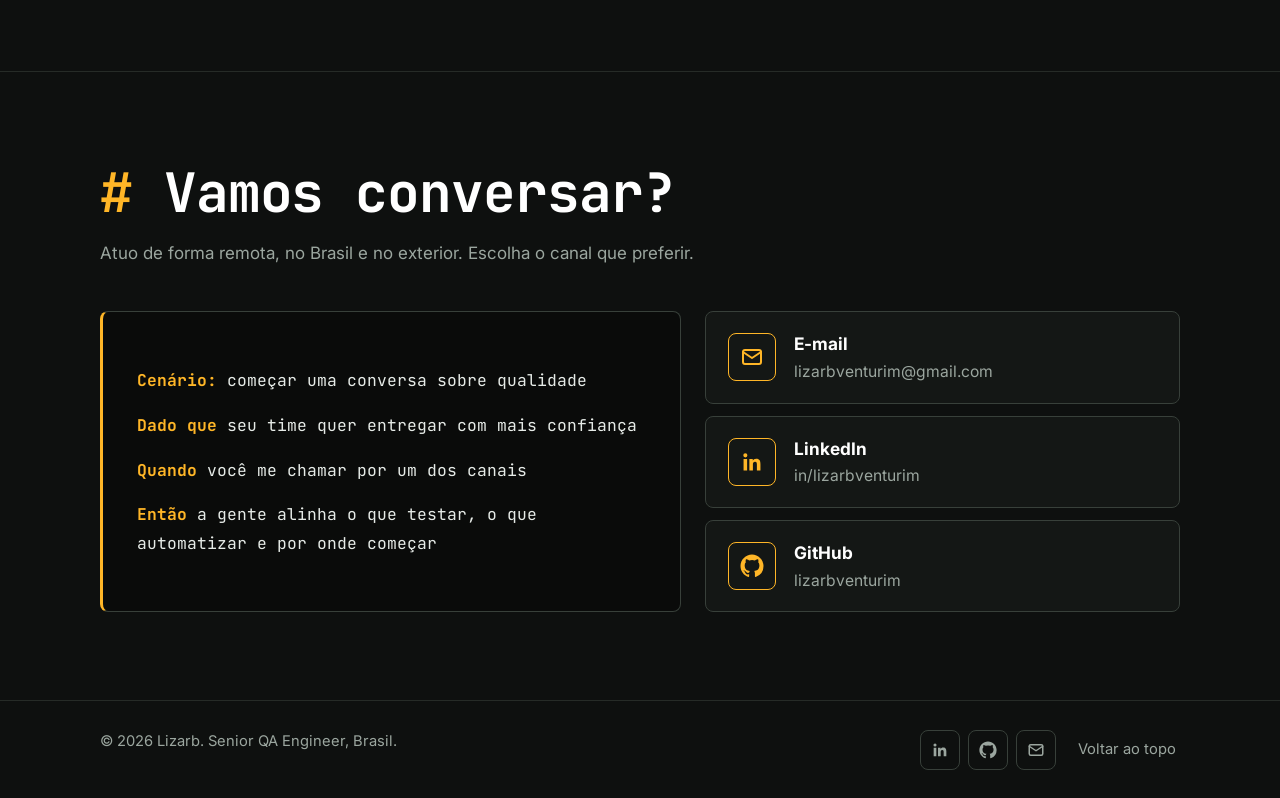
==== commit 94538f1a: "feat: projeto docker_cypress-allure na seção O que entrego" ====
--- a/index.html
+++ b/index.html
@@ -238,6 +238,20 @@
             <a class="btn" href="https://github.com/lizarbventurim/zombieplus-playwright" target="_blank" rel="noopener">Ver código<span class="sr"> (GitHub)</span></a>
           </div>
         </div>
+
+<div class="reveal project">
+          <span class="project__icon"><svg viewBox="0 0 24 24" fill="currentColor" aria-hidden="true"><path d="M12 .5C5.73.5.5 5.73.5 12c0 5.08 3.29 9.39 7.86 10.91.58.1.79-.25.79-.56v-2c-3.2.7-3.88-1.54-3.88-1.54-.52-1.33-1.28-1.69-1.28-1.69-1.05-.72.08-.7.08-.7 1.16.08 1.77 1.19 1.77 1.19 1.03 1.77 2.7 1.26 3.36.96.1-.75.4-1.26.73-1.55-2.55-.29-5.24-1.28-5.24-5.68 0-1.26.45-2.28 1.18-3.08-.12-.29-.51-1.46.11-3.05 0 0 .97-.31 3.17 1.18a11 11 0 0 1 5.78 0c2.2-1.49 3.17-1.18 3.17-1.18.62 1.59.23 2.76.11 3.05.74.8 1.18 1.82 1.18 3.08 0 4.41-2.69 5.38-5.26 5.67.41.36.78 1.06.78 2.14v3.17c0 .31.21.67.8.56A11.5 11.5 0 0 0 23.5 12C23.5 5.73 18.27.5 12 .5z"/></svg></span>
+          <div class="project__body">
+            <p class="project__label">Projeto de demonstração</p>
+            <h3>docker_cypress-allure</h3>
+            <p class="project__desc">Imagem Docker com Cypress e Allure: um comando roda os testes e gera o relatório, inclusive quando há falhas. Versões fixas e CI que valida a imagem.</p>
+            <ul class="project__tags"><li>Cypress</li><li>Docker</li><li>Allure</li><li>GitHub Actions</li></ul>
+          </div>
+          <div class="project__side">
+            <a class="project__badge" href="https://github.com/lizarbventurim/docker_cypress-allure/actions/workflows/docker.yml" target="_blank" rel="noopener"><img src="https://github.com/lizarbventurim/docker_cypress-allure/actions/workflows/docker.yml/badge.svg" alt="Status do pipeline no GitHub Actions" height="20" loading="lazy" /></a>
+            <a class="btn" href="https://github.com/lizarbventurim/docker_cypress-allure" target="_blank" rel="noopener">Ver código<span class="sr"> (GitHub)</span></a>
+          </div>
+        </div>
       </div>
     </section>
 
